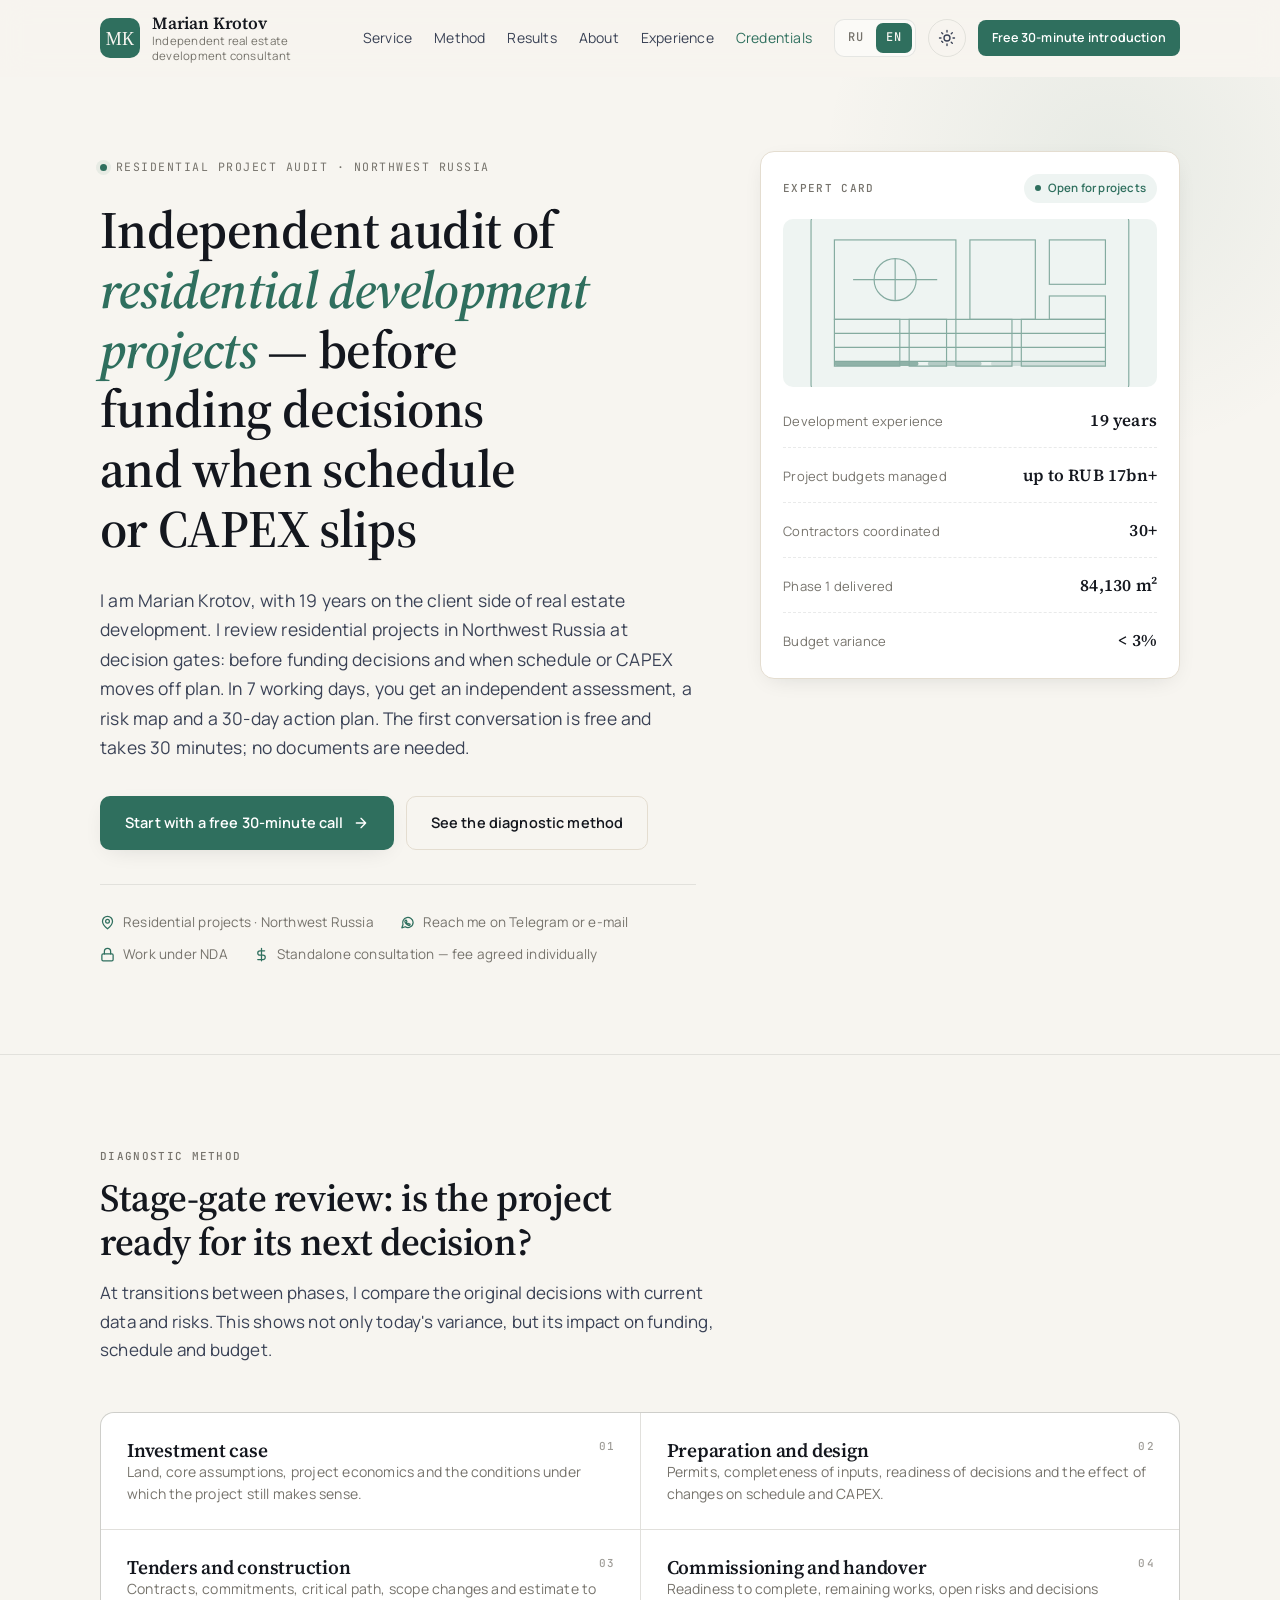
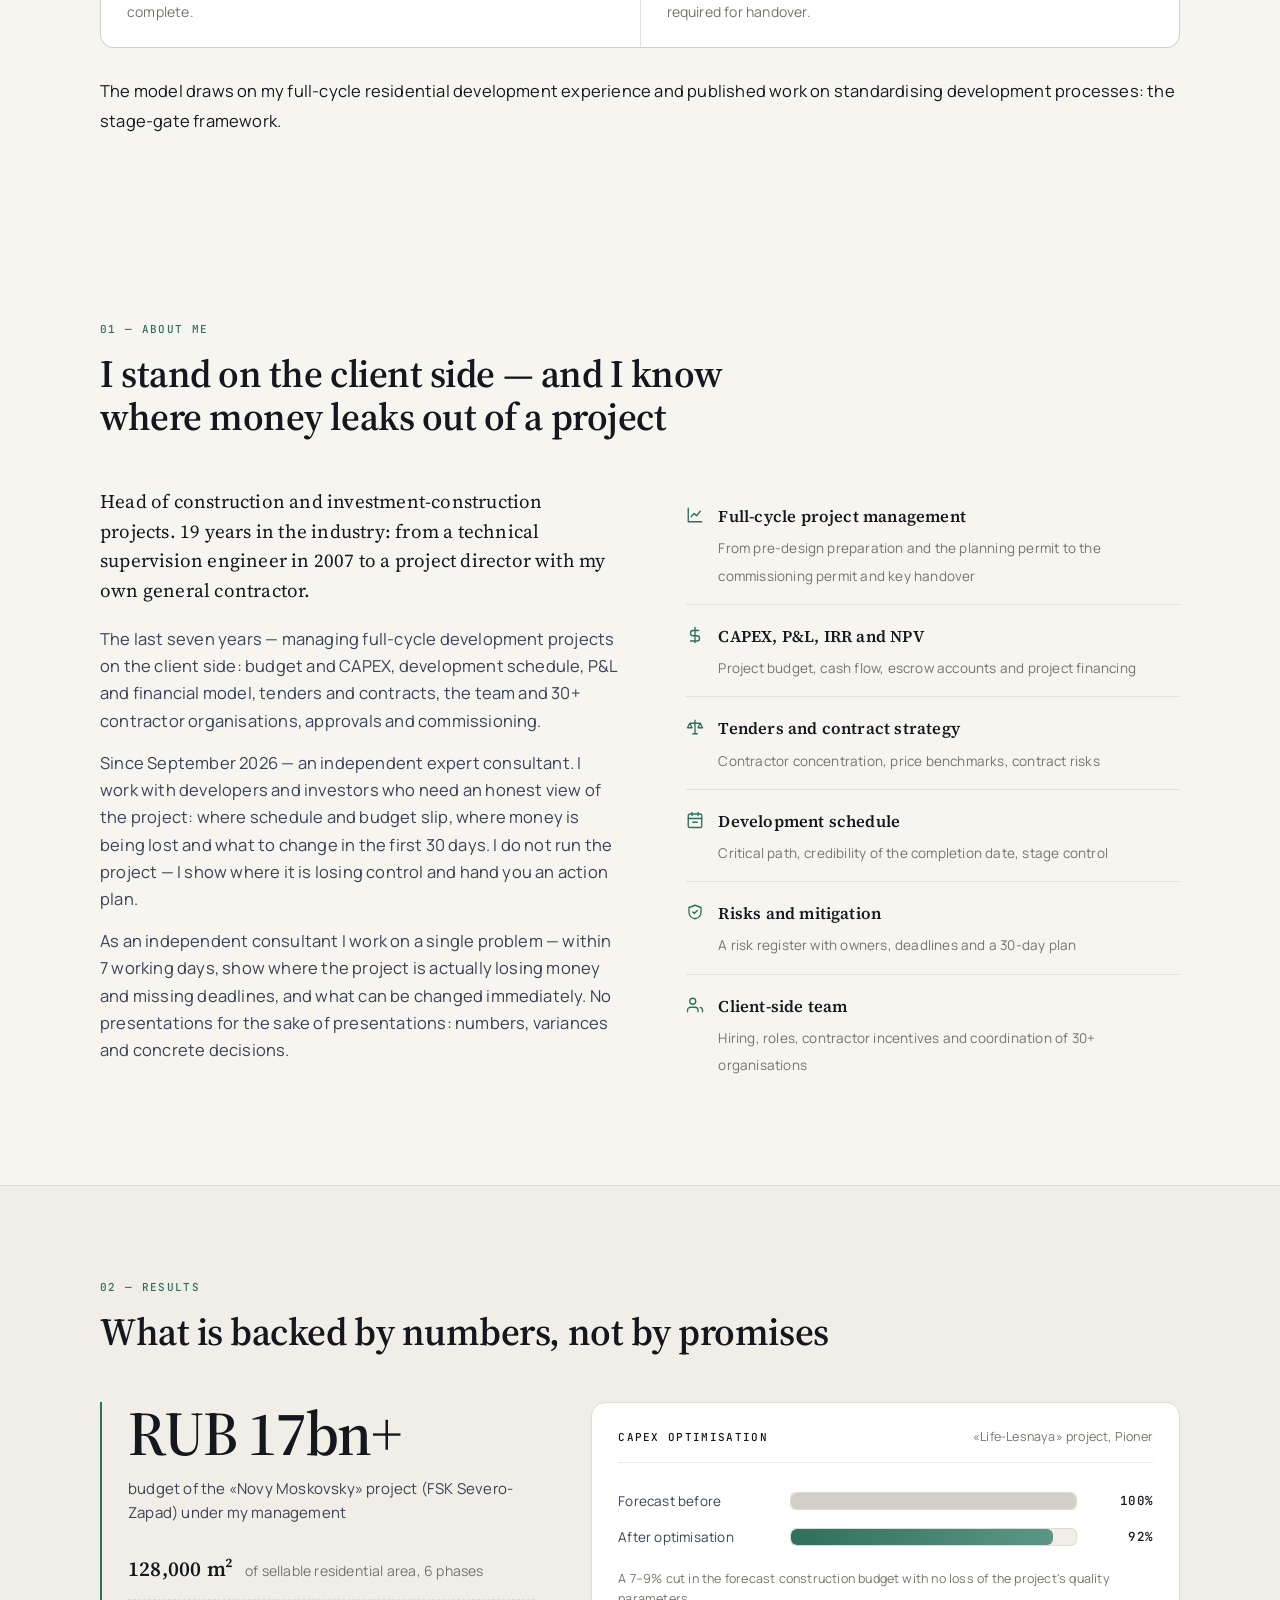
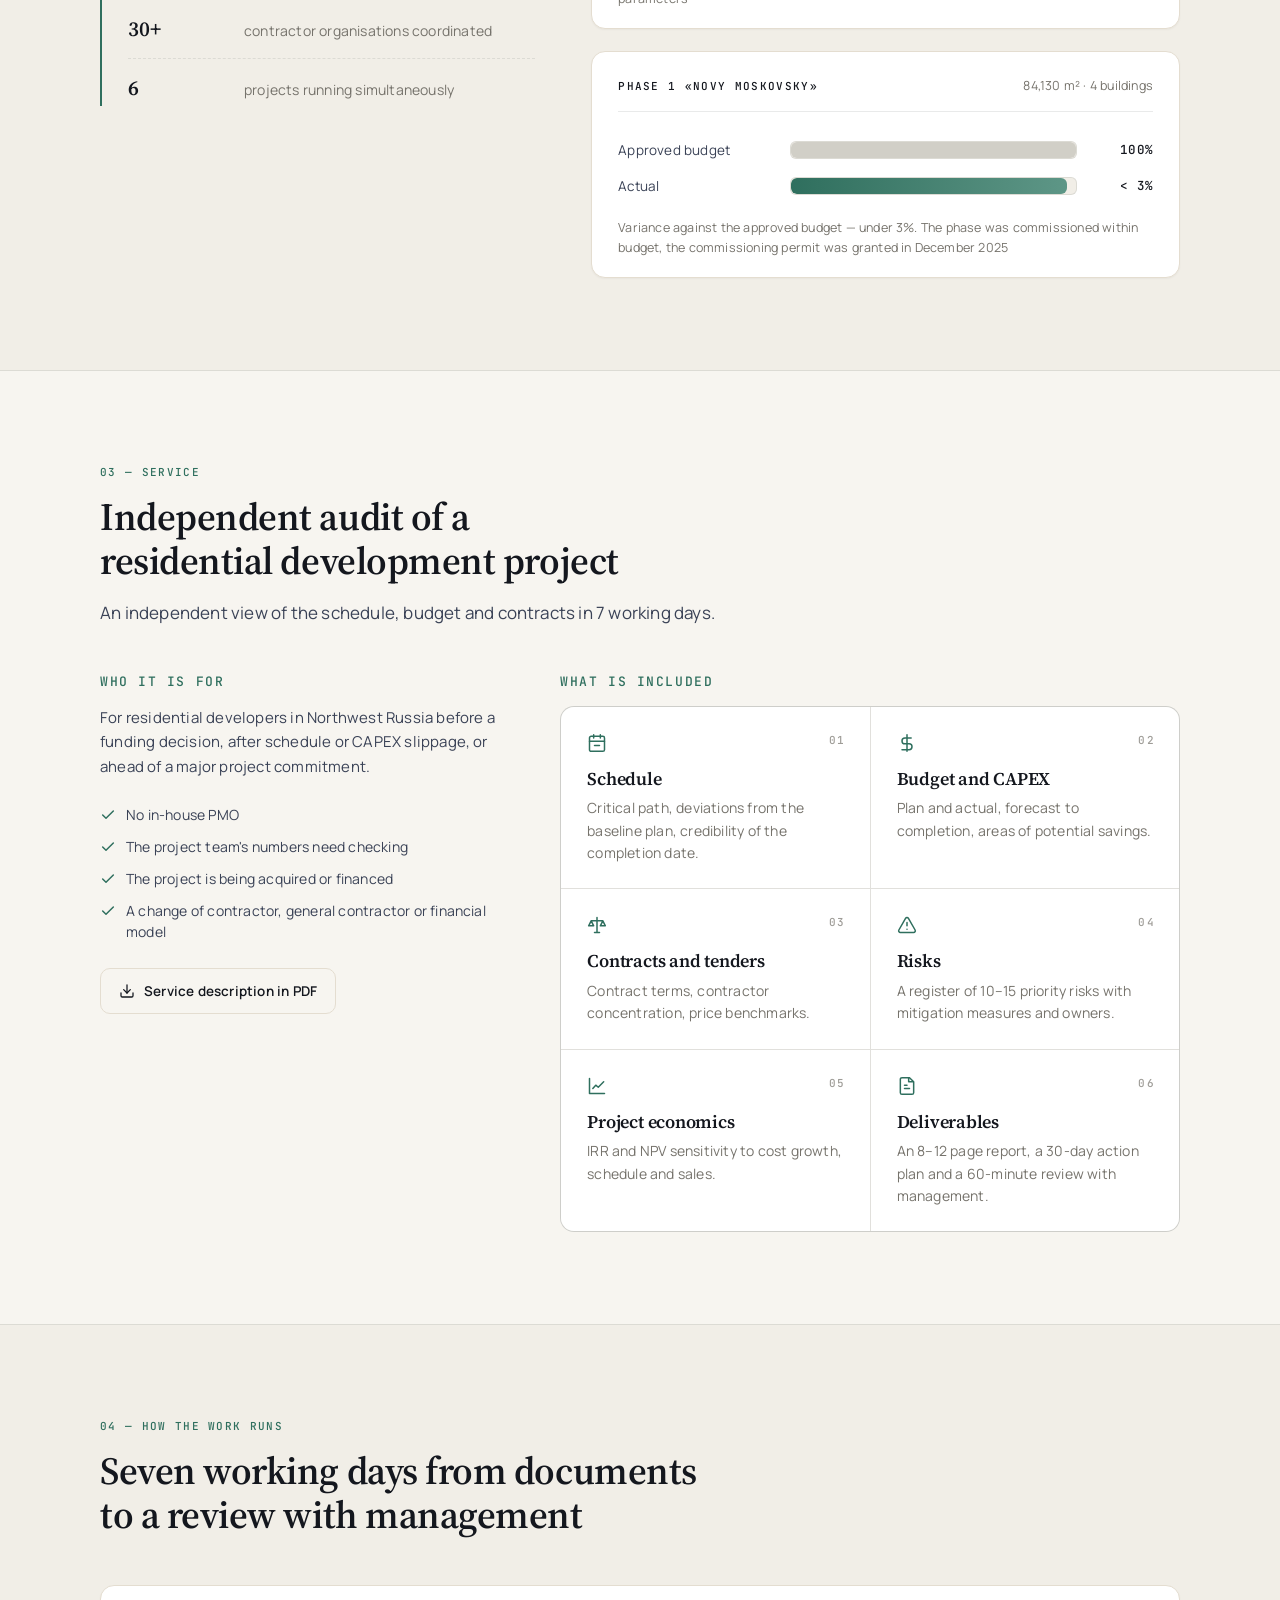
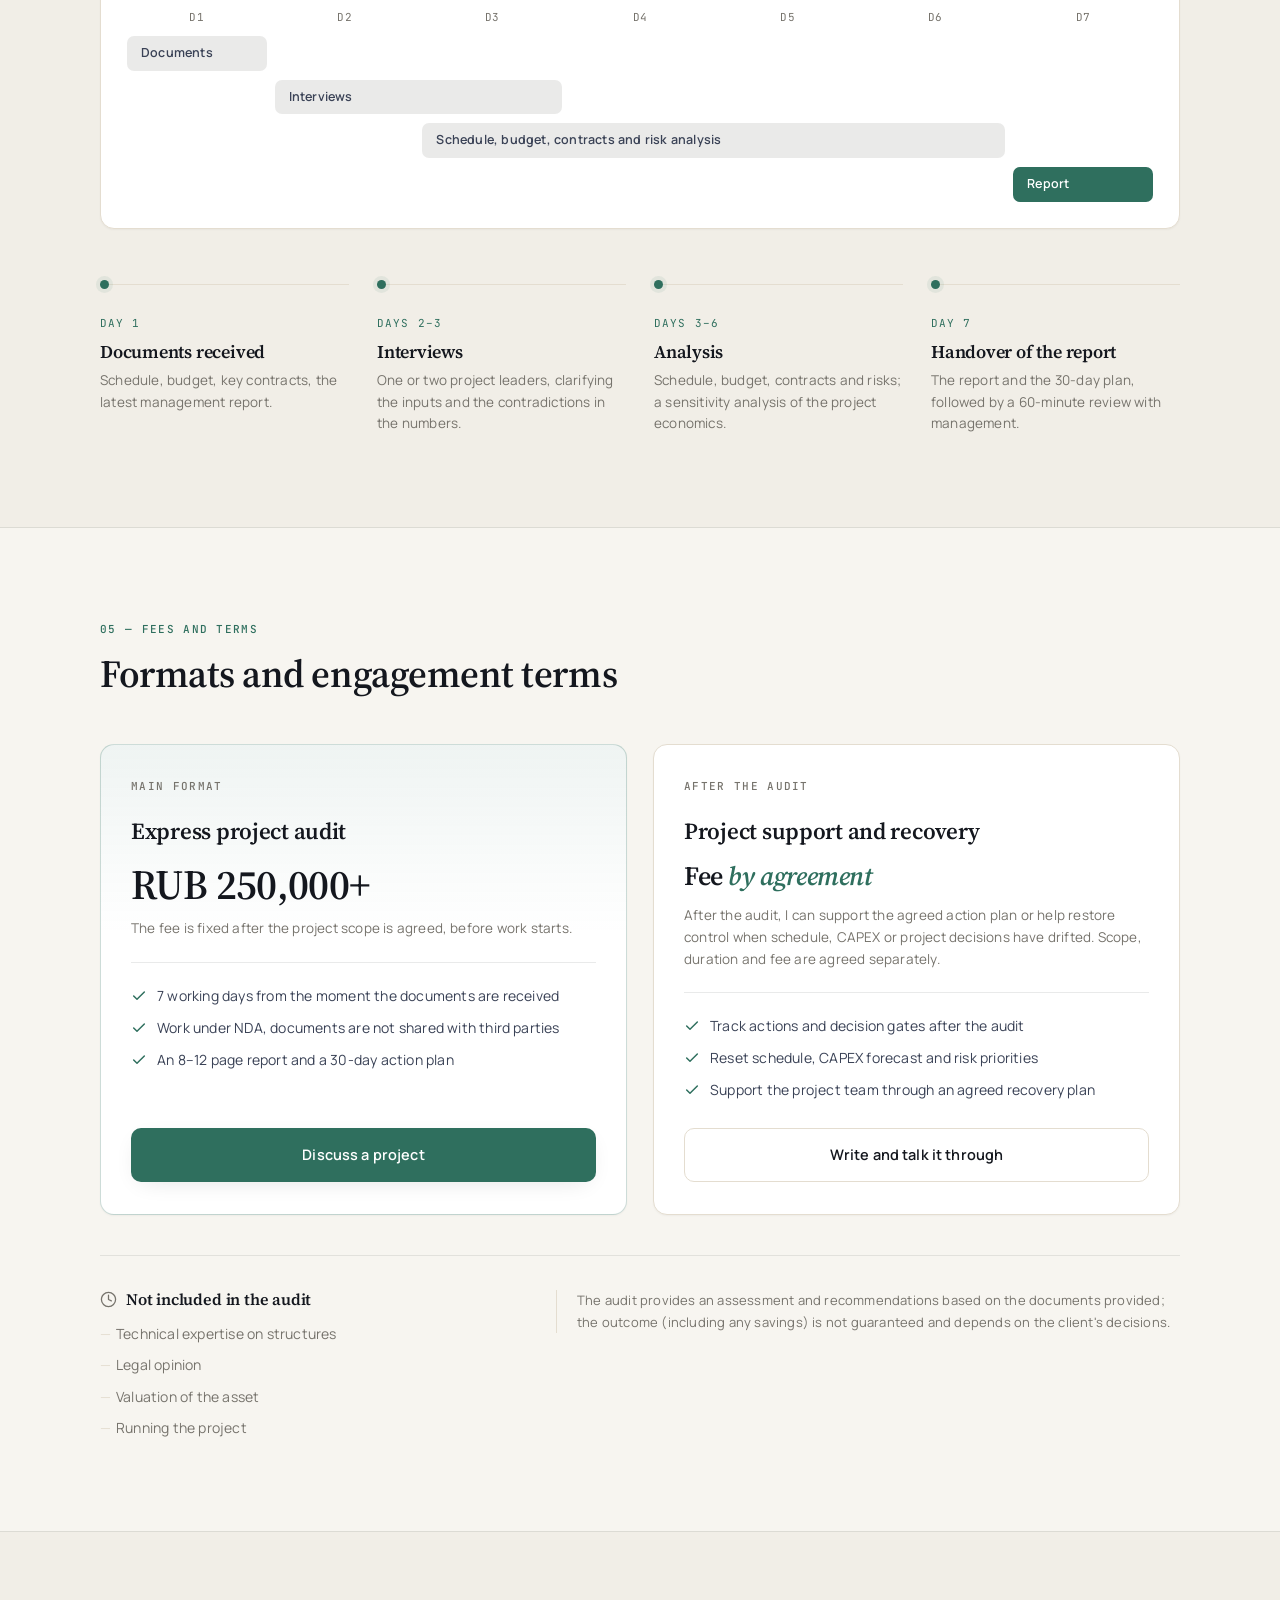
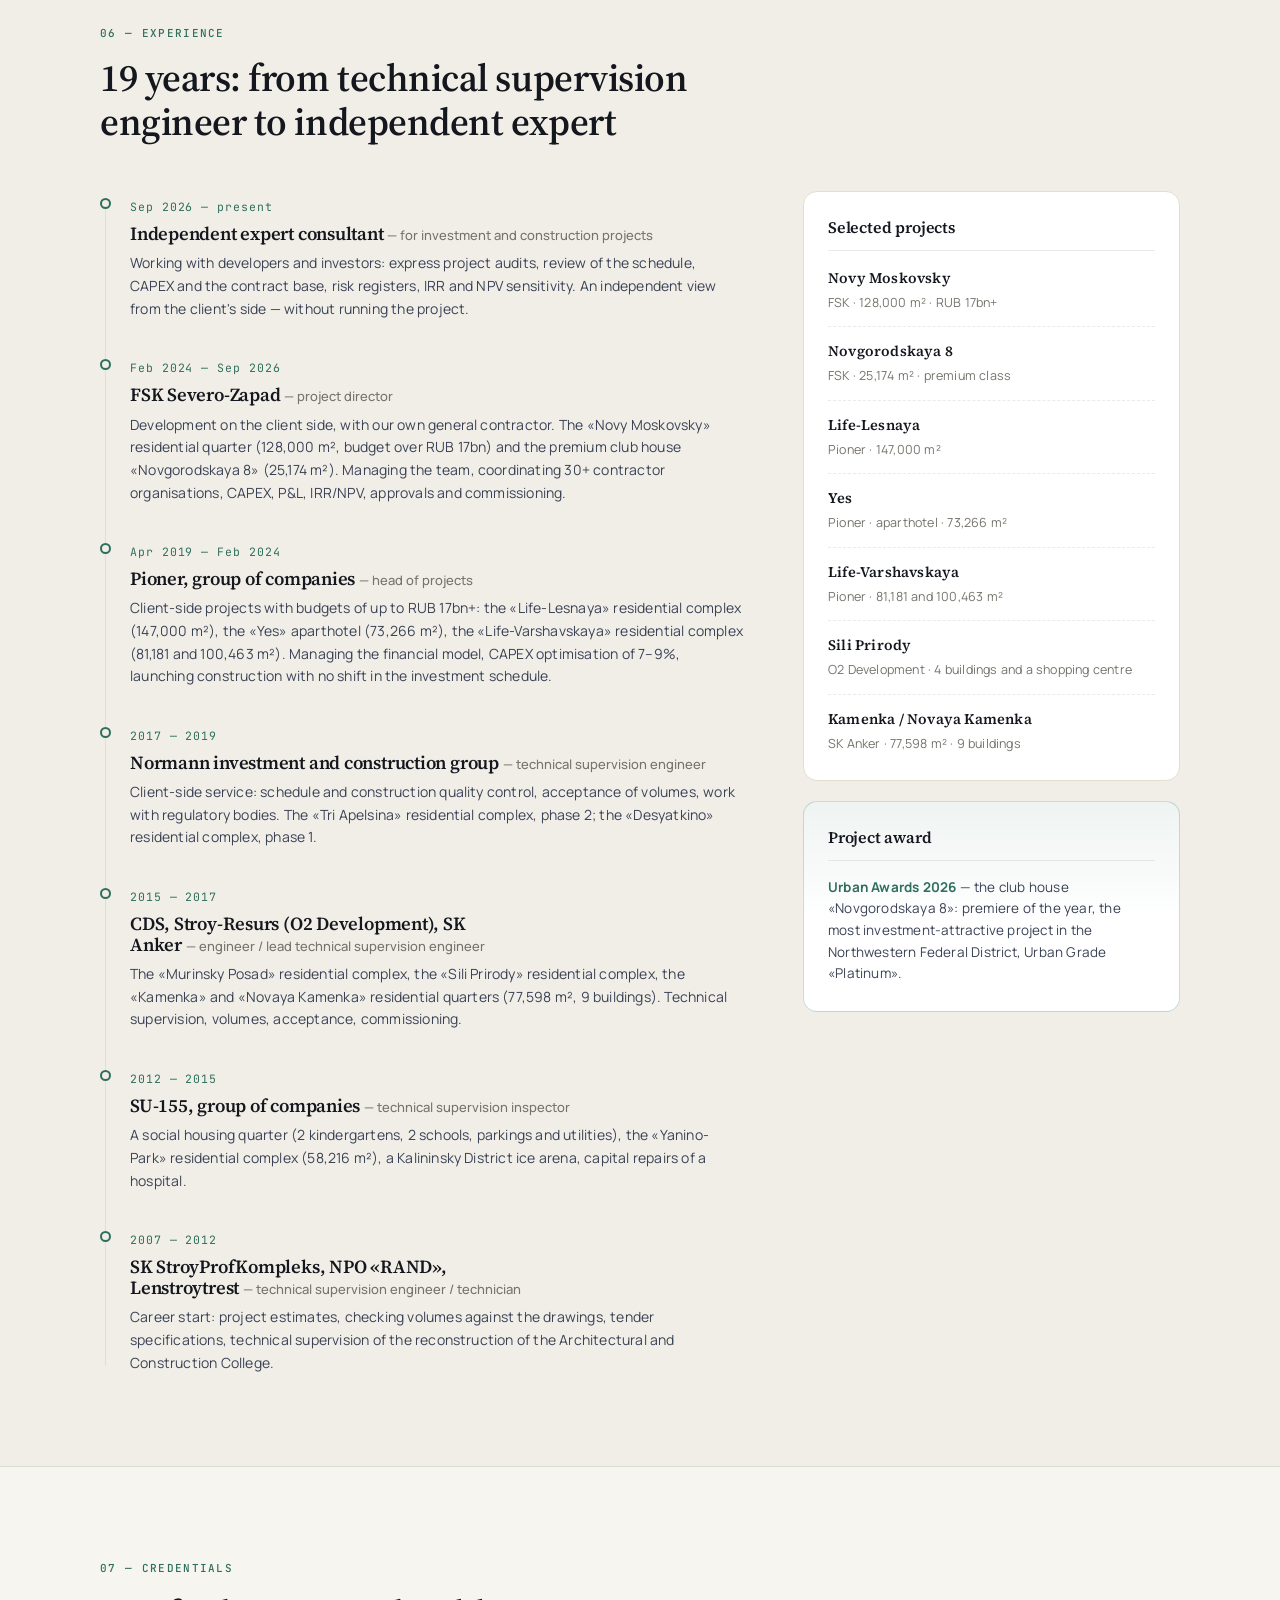
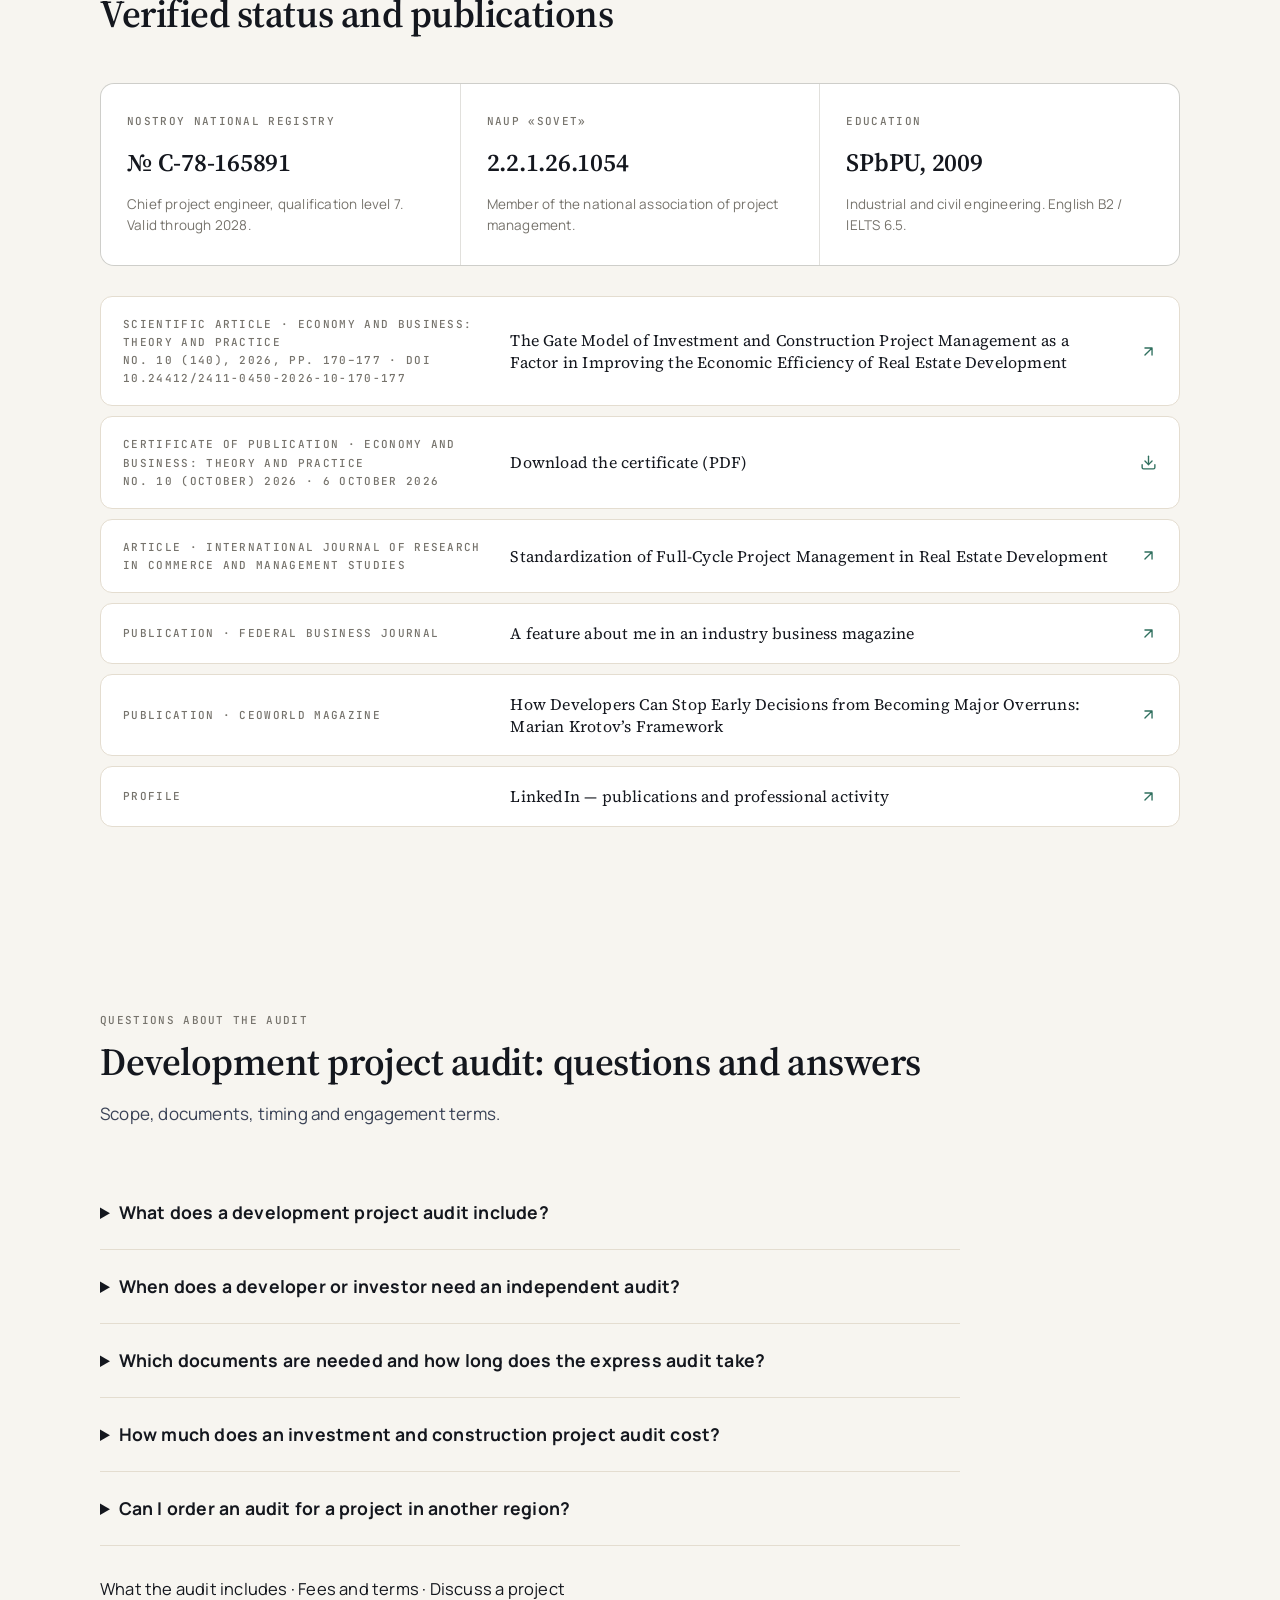
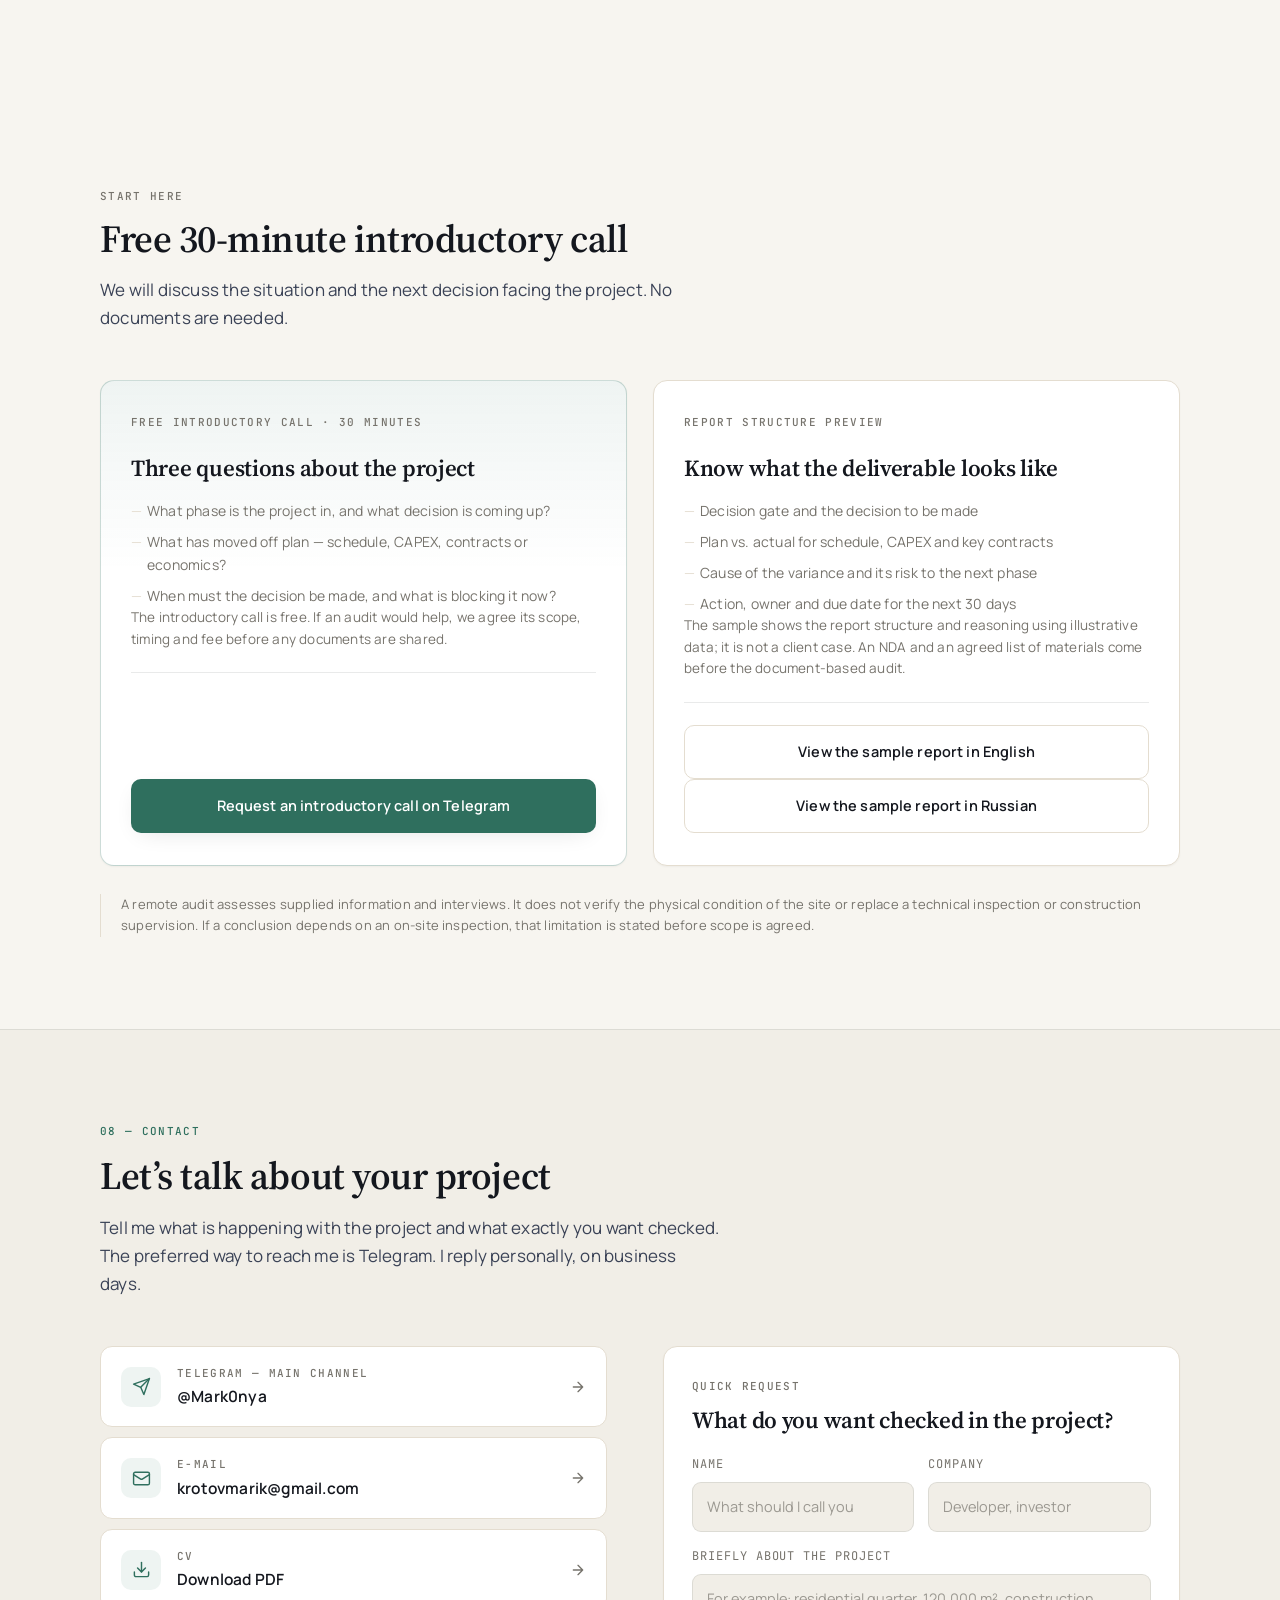
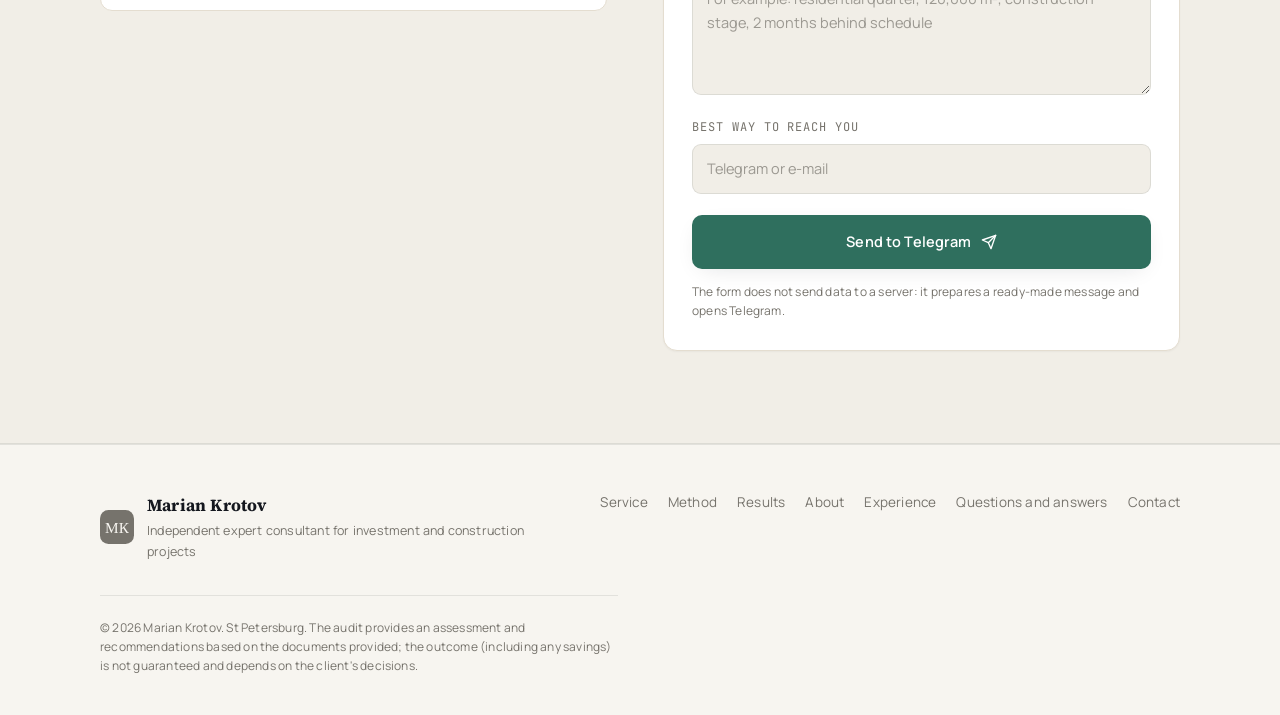
==== site/en/index.html @ c40fe6b3 "Clarify introductory call is free" ====
<!DOCTYPE html>
<html lang="en" data-theme="light">
<head>
<meta charset="utf-8">
<meta name="viewport" content="width=device-width, initial-scale=1">
<title>Audit of Residential Projects in Northwest Russia — Marian Krotov</title>
<meta name="description" content="Independent audit of residential projects in Northwest Russia before funding decisions or after CAPEX slippage. Start with a free 30-minute introductory call; no documents needed.">
<link rel="canonical" href="https://mariankrotov.com/en/">
<link rel="alternate" hreflang="ru" href="https://mariankrotov.com/">
<link rel="alternate" hreflang="en" href="https://mariankrotov.com/en/">
<link rel="alternate" hreflang="x-default" href="https://mariankrotov.com/">
<meta name="robots" content="index, follow, max-image-preview:large">
<meta name="theme-color" content="#f7f5f0">
<meta property="og:type" content="website">
<meta property="og:locale" content="en_US">
<meta property="og:locale:alternate" content="ru_RU">
<meta property="og:title" content="Residential Development Project Audit in Northwest Russia — Marian Krotov">
<meta property="og:description" content="Independent audit of residential projects in Northwest Russia before funding decisions or after CAPEX slippage. Start with a free 30-minute introductory call; no documents needed.">
<meta property="og:url" content="https://mariankrotov.com/en/">
<meta property="og:site_name" content="Marian Krotov — Real Estate Development Consultant">
<meta property="og:image" content="https://mariankrotov.com/assets/og-cover.png">
<meta property="og:image:alt" content="Marian Krotov — independent real estate development consultant">
<meta property="og:image:width" content="1200">
<meta property="og:image:height" content="630">
<meta name="twitter:card" content="summary_large_image">
<meta name="twitter:title" content="Residential Development Project Audit in Northwest Russia — Marian Krotov">
<meta name="twitter:description" content="Independent audit of residential projects in Northwest Russia before funding decisions or after CAPEX slippage. Start with a free 30-minute introductory call; no documents needed.">
<meta name="twitter:image" content="https://mariankrotov.com/assets/og-cover.png">
<meta name="twitter:image:alt" content="Marian Krotov — independent real estate development consultant">
<link rel="preconnect" href="https://fonts.googleapis.com">
<link rel="preconnect" href="https://fonts.gstatic.com" crossorigin>
<link href="https://fonts.googleapis.com/css2?family=Source+Serif+4:ital,opsz,wght@0,8..60,400;0,8..60,600;1,8..60,400&family=Manrope:wght@400;500;600;700;800&family=JetBrains+Mono:wght@400;500&display=swap" rel="stylesheet">
<link rel="stylesheet" href="../assets/styles.css">
<link rel="icon" href="data:image/svg+xml,%3Csvg xmlns='http://www.w3.org/2000/svg' viewBox='0 0 64 64'%3E%3Crect width='64' height='64' rx='14' fill='%232f6f5e'/%3E%3Ctext x='32' y='43' font-family='Georgia,serif' font-size='30' fill='%23f7f5f0' text-anchor='middle'%3E%D0%9C%D0%9A%3C/text%3E%3C/svg%3E">
<script>
(function(){
  try {
    var saved = localStorage.getItem('mk-theme');
    var sys = window.matchMedia('(prefers-color-scheme: dark)').matches ? 'dark' : 'light';
    document.documentElement.setAttribute('data-theme', saved || sys);
  } catch(e){}
  document.documentElement.classList.add('js');
})();
</script>
<script type="application/ld+json">
{
  "@context": "https://schema.org",
  "@graph": [
    {
      "@type": "WebSite",
      "@id": "https://mariankrotov.com/en/#website",
      "url": "https://mariankrotov.com/en/",
      "name": "Marian Krotov — Real Estate Development Consultant",
      "inLanguage": "en-US",
      "publisher": {
        "@id": "https://mariankrotov.com/en/#person"
      }
    },
    {
      "@type": "WebPage",
      "@id": "https://mariankrotov.com/en/#webpage",
      "url": "https://mariankrotov.com/en/",
      "name": "Residential Development Project Audit in Northwest Russia — Marian Krotov",
      "description": "Independent audit of residential development projects in Northwest Russia before funding decisions or after schedule and CAPEX slippage. Start with a free 30-minute introductory call; no documents needed.",
      "inLanguage": "en-US",
      "isPartOf": {
        "@id": "https://mariankrotov.com/en/#website"
      },
      "about": [
        {
          "@id": "https://mariankrotov.com/en/#person"
        },
        {
          "@id": "https://mariankrotov.com/en/#audit"
        }
      ],
      "mainEntity": {
        "@id": "https://mariankrotov.com/#audit"
      },
      "primaryImageOfPage": {
        "@id": "https://mariankrotov.com/assets/og-cover.png"
      }
    },
    {
      "@type": "ImageObject",
      "@id": "https://mariankrotov.com/assets/og-cover.png",
      "url": "https://mariankrotov.com/assets/og-cover.png",
      "contentUrl": "https://mariankrotov.com/assets/og-cover.png",
      "width": 1200,
      "height": 630,
      "inLanguage": "en-US",
      "caption": "Marian Krotov — independent real estate development consultant"
    },
    {
      "@type": "Person",
      "@id": "https://mariankrotov.com/en/#person",
      "name": "Marian Krotov",
      "alternateName": "Марьян Кротов",
      "url": "https://mariankrotov.com/en/",
      "jobTitle": "Independent real estate development consultant",
      "description": "Independent consultant for investment and construction projects: 19 years on the client side, project budgets of up to RUB 17bn+.",
      "email": "krotovmarik@gmail.com",
      "homeLocation": {
        "@type": "City",
        "name": "St Petersburg"
      },
      "knowsLanguage": [
        "en",
        "ru"
      ],
      "alumniOf": {
        "@type": "CollegeOrUniversity",
        "name": "St Petersburg Polytechnic University of Peter the Great"
      },
      "hasCredential": {
        "@type": "EducationalOccupationalCredential",
        "name": "NOSTROY qualification certificate"
      },
      "knowsAbout": [
        "Real estate development project management",
        "Audit of investment and construction projects",
        "CAPEX",
        "IRR and NPV",
        "Contract strategy"
      ],
      "sameAs": [
        "https://www.linkedin.com/in/marian-krotov-8963a182/",
        "https://t.me/Mark0nya"
      ]
    },
    {
      "@type": "Service",
      "@id": "https://mariankrotov.com/en/#audit",
      "url": "https://mariankrotov.com/en/#service",
      "name": "Independent audit of a residential development project",
      "serviceType": "Independent audit of a development project",
      "description": "Analysis of the schedule, CAPEX budget, contracts, risks and IRR/NPV economics within 7 working days from receiving the documents. A report and a 30-day action plan.",
      "provider": {
        "@id": "https://mariankrotov.com/en/#person"
      },
      "areaServed": "Northwest Russia",
      "offers": {
        "@type": "Offer",
        "price": "250000",
        "priceCurrency": "RUB",
        "description": "Express audit of an investment and construction project — from RUB 250,000"
      }
    },
    {
      "@type": "FAQPage",
      "@id": "https://mariankrotov.com/en/#faq",
      "isPartOf": {
        "@id": "https://mariankrotov.com/en/#webpage"
      },
      "inLanguage": "en-US",
      "mainEntity": [
        {
          "@type": "Question",
          "name": "What does a development project audit include?",
          "acceptedAnswer": {
            "@type": "Answer",
            "text": "A review of the development schedule and critical path, the budget and CAPEX, contracts and tenders, the risk register and IRR/NPV sensitivity. You get an 8–12 page report, a 30-day action plan and a 60-minute review with management."
          },
          "@id": "https://mariankrotov.com/en/#faq-audit-includes",
          "text": "A review of the development schedule and critical path, the budget and CAPEX, contracts and tenders, the risk register and IRR/NPV sensitivity. You get an 8–12 page report, a 30-day action plan and a 60-minute review with management."
        },
        {
          "@type": "Question",
          "name": "When does a developer or investor need an independent audit?",
          "acceptedAnswer": {
            "@type": "Answer",
            "text": "When you need to verify the numbers produced by the project team, understand schedule and budget variances, or assess a project before acquiring or financing it. An audit also helps when the contractor, general contractor or financial model changes."
          },
          "@id": "https://mariankrotov.com/en/#faq-when-audit-needed",
          "text": "When you need to verify the numbers produced by the project team, understand schedule and budget variances, or assess a project before acquiring or financing it. An audit also helps when the contractor, general contractor or financial model changes."
        },
        {
          "@type": "Question",
          "name": "Which documents are needed and how long does the express audit take?",
          "acceptedAnswer": {
            "@type": "Answer",
            "text": "The free 30-minute introductory call needs no documents. If we agree an audit is useful, the review starts after scope, NDA and the document list are agreed. It takes 7 working days from receipt of the agreed materials and includes interviews with one or two project leads."
          },
          "@id": "https://mariankrotov.com/en/#faq-documents-and-timing",
          "text": "The free 30-minute introductory call needs no documents. If we agree an audit is useful, the review starts after scope, NDA and the document list are agreed. It takes 7 working days from receipt of the agreed materials and includes interviews with one or two project leads."
        },
        {
          "@type": "Question",
          "name": "How much does an investment and construction project audit cost?",
          "acceptedAnswer": {
            "@type": "Answer",
            "text": "The express audit starts at RUB 250,000. The fee is fixed in RUB after the project scope is agreed, before work starts. The price of a standalone consultation and of regular ongoing support is agreed individually."
          },
          "@id": "https://mariankrotov.com/en/#faq-audit-price",
          "text": "The express audit starts at RUB 250,000. The fee is fixed in RUB after the project scope is agreed, before work starts. The price of a standalone consultation and of regular ongoing support is agreed individually."
        },
        {
          "@type": "Question",
          "name": "Can I order an audit for a project in another region?",
          "acceptedAnswer": {
            "@type": "Answer",
            "text": "The focus is residential development projects in Northwest Russia. Remote work elsewhere may be considered after a 30-minute call, depending on the project phase and available information. The first conversation is free; no documents are needed."
          },
          "@id": "https://mariankrotov.com/en/#faq-audit-region",
          "text": "The focus is residential development projects in Northwest Russia. Remote work elsewhere may be considered after a 30-minute call, depending on the project phase and available information. The first conversation is free; no documents are needed."
        }
      ]
    }
  ]
}
</script>
</head>
<body>
<a class="skip-link" href="#main">Skip to content</a>
<!-- Yandex.Metrika counter -->
<script type="text/javascript">
    (function(m,e,t,r,i,k,a){m[i]=m[i]||function(){(m[i].a=m[i].a||[]).push(arguments)}; m[i].l=1*new Date();k=e.createElement(t),a=e.getElementsByTagName(t)[0],k.async=1,k.src=r,a.parentNode.insertBefore(k,a)}) (window, document, "script", "https://mc.yandex.ru/metrika/tag.js", "ym"); try { ym(114174819, "init", { defer:false, clickmap:true, trackLinks:true, accurateTrackBounce:true, webvisor:true, triggerEvent: false, trackHash: false, ecommerce: false, type: 0, experiments:"" }); } catch(e) {}
</script>
<noscript><div><img src="https://mc.yandex.ru/watch/114174819" style="position:absolute; left:-9999px;" alt="" /></div></noscript>
<!-- /Yandex.Metrika counter -->

<!-- ======================= HEADER ======================= -->
<header class="site-header" id="siteHeader">
  <div class="container header-inner">
    <a class="brand" href="#top" aria-label="Marian Krotov — back to top">
      <span class="brand-mark" aria-hidden="true">
        <svg viewBox="0 0 40 40" width="40" height="40"><rect width="40" height="40" rx="10" fill="currentColor"/><text x="20" y="27" font-family="Georgia, 'Times New Roman', serif" font-size="18" fill="var(--mark-fg)" text-anchor="middle">МК</text></svg>
      </span>
      <span class="brand-text">
        <strong>Marian Krotov</strong>
        <em>Independent real estate development consultant</em>
      </span>
    </a>

    <nav class="nav" id="primaryNav" aria-label="Main navigation">
      <a href="#service">Service</a>
      <a href="#method">Method</a>
      <a href="#results">Results</a>
      <a href="#about">About</a>
      <a href="#experience">Experience</a>
      <a href="#credentials">Credentials</a>
    </nav>

    <div class="header-actions">
      <div class="lang-switch" role="group" aria-label="Site language">
        <a href="/" lang="ru" hreflang="ru" data-lang-link="ru">RU</a>
        <a href="/en/" lang="en" hreflang="en" data-lang-link="en" aria-current="true">EN</a>
      </div>
      <button class="theme-toggle" id="themeToggle" type="button" aria-label="Toggle theme" title="Light / dark theme">
        <svg class="icon-sun" viewBox="0 0 24 24" width="18" height="18" fill="none" stroke="currentColor" stroke-width="1.8" stroke-linecap="round" stroke-linejoin="round" aria-hidden="true"><circle cx="12" cy="12" r="4"/><path d="M12 2v2M12 20v2M4.93 4.93l1.41 1.41M17.66 17.66l1.41 1.41M2 12h2M20 12h2M6.34 17.66l-1.41-1.41M19.07 4.93l-1.41 1.41"/></svg>
        <svg class="icon-moon" viewBox="0 0 24 24" width="18" height="18" fill="none" stroke="currentColor" stroke-width="1.8" stroke-linecap="round" stroke-linejoin="round" aria-hidden="true"><path d="M12 3a6 6 0 0 0 9 9 9 9 0 1 1-9-9Z"/></svg>
      </button>
      <a class="btn btn-primary btn-sm header-cta" href="#first-step">Free 30-minute introduction</a>
      <button class="nav-toggle" id="navToggle" type="button" aria-label="Open menu" aria-expanded="false" aria-controls="mobileNav">
        <svg viewBox="0 0 24 24" width="22" height="22" fill="none" stroke="currentColor" stroke-width="1.8" stroke-linecap="round" aria-hidden="true"><path d="M4 7h16M4 12h16M4 17h16"/></svg>
      </button>
    </div>
  </div>

  <div class="mobile-nav" id="mobileNav" hidden>
    <nav aria-label="Mobile navigation">
      <a href="#service">Service</a>
      <a href="#method">Method</a>
      <a href="#results">Results</a>
      <a href="#about">About</a>
      <a href="#experience">Experience</a>
      <a href="#credentials">Credentials</a>
      <a href="#faq">Questions and answers</a>
      <a href="#contact">Contact</a>
    </nav>
    <div class="lang-switch" role="group" aria-label="Site language">
      <a href="/" lang="ru" hreflang="ru" data-lang-link="ru">RU</a>
      <a href="/en/" lang="en" hreflang="en" data-lang-link="en" aria-current="true">EN</a>
    </div>
    <a class="btn btn-primary" href="#contact">Discuss a project</a>
  </div>
</header>

<main id="main">
<span id="top"></span>

<!-- ======================= HERO ======================= -->
<section class="hero">
  <div class="container hero-grid">
    <div class="hero-main">
      <p class="eyebrow reveal">
        <span class="eyebrow-dot" aria-hidden="true"></span>
        Residential project audit · Northwest Russia
      </p>
      <h1 class="reveal" style="--d:.05s">Independent audit of <em>residential development projects</em> — before funding decisions and when schedule or CAPEX slips</h1>
      <p class="hero-lead reveal" style="--d:.1s">
        I am Marian Krotov, with 19 years on the client side of real estate development. I review residential projects in Northwest Russia at decision gates: before funding decisions and when schedule or CAPEX moves off plan. In 7 working days, you get an independent assessment, a risk map and a 30-day action plan. The first conversation is free and takes 30 minutes; no documents are needed.
      </p>
      <div class="hero-cta reveal" style="--d:.15s">
        <a class="btn btn-primary" href="#first-step">
          Start with a free 30-minute call
          <svg viewBox="0 0 24 24" width="16" height="16" fill="none" stroke="currentColor" stroke-width="2" stroke-linecap="round" stroke-linejoin="round" aria-hidden="true"><path d="M5 12h14M12 5l7 7-7 7"/></svg>
        </a>
        <a class="btn btn-ghost" href="#method">See the diagnostic method</a>
      </div>
      <ul class="hero-facts reveal" style="--d:.2s">
        <li><svg viewBox="0 0 24 24" width="15" height="15" fill="none" stroke="currentColor" stroke-width="2" stroke-linecap="round" stroke-linejoin="round" aria-hidden="true"><path d="M20 10c0 6-8 12-8 12s-8-6-8-12a8 8 0 0 1 16 0Z"/><circle cx="12" cy="10" r="3"/></svg> Residential projects · Northwest Russia</li>
        <li><svg viewBox="0 0 24 24" width="15" height="15" fill="none" stroke="currentColor" stroke-width="2" stroke-linecap="round" stroke-linejoin="round" aria-hidden="true"><path d="M21 11.5a8.4 8.4 0 0 1-12.6 7.3L3 20.5l1.8-5.2A8.4 8.4 0 1 1 21 11.5Z"/><path d="M8.6 8.8c.2-.5.4-.5.6-.5h.5c.2 0 .4 0 .6.5l.7 1.7c0 .2 0 .4-.1.5l-.4.5c-.1.1-.2.3-.1.5.4.9 1.3 1.8 2.2 2.2.2.1.4 0 .5-.1l.5-.4c.2-.2.3-.2.5-.1l1.7.8c.2.1.3.3.3.5v.5c0 .3-.2.6-.5.8-.5.3-1.2.5-1.9.3-1.4-.3-2.8-1.2-3.9-2.3-1-1-1.8-2.3-2-3.6-.1-.7.2-1.5.7-2.1Z"/></svg> Reach me on Telegram or e-mail</li>
        <li><svg viewBox="0 0 24 24" width="15" height="15" fill="none" stroke="currentColor" stroke-width="2" stroke-linecap="round" stroke-linejoin="round" aria-hidden="true"><rect x="3" y="11" width="18" height="11" rx="2"/><path d="M7 11V7a5 5 0 0 1 10 0v4"/></svg> Work under NDA</li>
        <li><svg viewBox="0 0 24 24" width="15" height="15" fill="none" stroke="currentColor" stroke-width="2" stroke-linecap="round" stroke-linejoin="round" aria-hidden="true"><path d="M12 2v20M17 6H9.5a3.5 3.5 0 0 0 0 7h5a3.5 3.5 0 0 1 0 7H6"/></svg> Standalone consultation — fee agreed individually</li>
      </ul>
    </div>

    <aside class="hero-card reveal" style="--d:.12s" aria-label="Key facts">
      <div class="card-topline">
        <span class="mono-label">Expert card</span>
        <span class="status-pill"><span class="status-dot" aria-hidden="true"></span>Open for projects</span>
      </div>
      <div class="card-portrait" aria-hidden="true">
        <svg viewBox="0 0 320 200" preserveAspectRatio="xMidYMid slice" width="100%" height="100%">
          <g fill="none" stroke="currentColor" stroke-width="1">
            <rect x="24" y="26" width="272" height="148" rx="4"/>
            <rect x="44" y="46" width="104" height="68"/>
            <rect x="160" y="46" width="56" height="68"/>
            <rect x="228" y="46" width="48" height="38"/>
            <rect x="228" y="94" width="48" height="20"/>
            <path d="M44 126h232M44 138h232M44 150h232"/>
            <path d="M44 114h56v40H44zM108 114h32v40h-32zM148 114h48v40h-48zM204 114h72v40h-72z"/>
            <circle cx="96" cy="80" r="18"/>
            <path d="M60 80h72M96 62v36"/>
          </g>
          <g fill="currentColor" opacity=".9">
            <rect x="44" y="150" width="72" height="4" rx="2"/>
            <rect x="124" y="150" width="46" height="4" rx="2" opacity=".6"/>
            <rect x="178" y="150" width="98" height="4" rx="2" opacity=".3"/>
          </g>
        </svg>
      </div>
      <dl class="card-facts">
        <div><dt>Development experience</dt><dd>19 years</dd></div>
        <div><dt>Project budgets managed</dt><dd>up to RUB 17bn+</dd></div>
        <div><dt>Contractors coordinated</dt><dd>30+</dd></div>
        <div><dt>Phase 1 delivered</dt><dd>84,130 m²</dd></div>
        <div><dt>Budget variance</dt><dd>&lt; 3%</dd></div>
      </dl>
    </aside>
  </div>
</section>

<section class="section" id="method" aria-labelledby="method-title">
  <div class="container">
    <div class="section-head">
      <p class="mono-label">Diagnostic method</p>
      <h2 id="method-title">Stage-gate review: is the project ready for its next decision?</h2>
      <p class="section-lead">At transitions between phases, I compare the original decisions with current data and risks. This shows not only today's variance, but its impact on funding, schedule and budget.</p>
    </div>
    <div class="scope-grid">
      <article class="scope-item"><span class="scope-num mono-label">01</span><h3>Investment case</h3><p>Land, core assumptions, project economics and the conditions under which the project still makes sense.</p></article>
      <article class="scope-item"><span class="scope-num mono-label">02</span><h3>Preparation and design</h3><p>Permits, completeness of inputs, readiness of decisions and the effect of changes on schedule and CAPEX.</p></article>
      <article class="scope-item"><span class="scope-num mono-label">03</span><h3>Tenders and construction</h3><p>Contracts, commitments, critical path, scope changes and estimate to complete.</p></article>
      <article class="scope-item"><span class="scope-num mono-label">04</span><h3>Commissioning and handover</h3><p>Readiness to complete, remaining works, open risks and decisions required for handover.</p></article>
    </div>
    <p class="faq-links">The model draws on my full-cycle residential development experience and published work on standardising development processes: <a href="https://ijrcms.com/standardization-of-full-cycle-project-management-in-real-estate-development/" target="_blank" rel="noopener noreferrer">the stage-gate framework</a>.</p>
  </div>
</section>

<!-- ======================= ABOUT ======================= -->
<section class="section" id="about">
  <div class="container">
    <div class="section-head">
      <p class="section-index mono-label">01 — About me</p>
      <h2 class="reveal">I stand on the client side — and I know where money leaks out of a project</h2>
    </div>

    <div class="about-grid">
      <div class="about-text reveal">
        <p class="lead">
          Head of construction and investment-construction projects. 19 years in the industry:
          from a technical supervision engineer in 2007 to a project director with my own general contractor.
        </p>
        <p>
          The last seven years — managing full-cycle development projects on the client side:
          budget and CAPEX, development schedule, P&amp;L and financial model, tenders and contracts,
          the team and 30+ contractor organisations, approvals and commissioning.
        </p>
        <p>
          Since September 2026 — an independent expert consultant. I work with developers and investors
          who need an honest view of the project: where schedule and budget slip, where money is being
          lost and what to change in the first 30 days. I do not run the project — I show where it is
          losing control and hand you an action plan.
        </p>
        <p>
          As an independent consultant I work on a single problem — within 7 working days, show where
          the project is actually losing money and missing deadlines, and what can be changed immediately.
          No presentations for the sake of presentations: numbers, variances and concrete decisions.
        </p>
      </div>

      <ul class="about-skills reveal" style="--d:.08s">
        <li>
          <svg viewBox="0 0 24 24" width="18" height="18" fill="none" stroke="currentColor" stroke-width="1.8" stroke-linecap="round" stroke-linejoin="round" aria-hidden="true"><path d="M3 3v18h18"/><path d="m7 14 4-4 3 3 5-6"/></svg>
          <div><strong>Full-cycle project management</strong><span>From pre-design preparation and the planning permit to the commissioning permit and key handover</span></div>
        </li>
        <li>
          <svg viewBox="0 0 24 24" width="18" height="18" fill="none" stroke="currentColor" stroke-width="1.8" stroke-linecap="round" stroke-linejoin="round" aria-hidden="true"><path d="M12 2v20M17 6H9.5a3.5 3.5 0 0 0 0 7h5a3.5 3.5 0 0 1 0 7H6"/></svg>
          <div><strong>CAPEX, P&amp;L, IRR and NPV</strong><span>Project budget, cash flow, escrow accounts and project financing</span></div>
        </li>
        <li>
          <svg viewBox="0 0 24 24" width="18" height="18" fill="none" stroke="currentColor" stroke-width="1.8" stroke-linecap="round" stroke-linejoin="round" aria-hidden="true"><path d="M12 3v18M5 7h14M5 7l-3 6h6L5 7ZM19 7l-3 6h6l-3-6ZM9 21h6"/></svg>
          <div><strong>Tenders and contract strategy</strong><span>Contractor concentration, price benchmarks, contract risks</span></div>
        </li>
        <li>
          <svg viewBox="0 0 24 24" width="18" height="18" fill="none" stroke="currentColor" stroke-width="1.8" stroke-linecap="round" stroke-linejoin="round" aria-hidden="true"><rect x="3" y="4" width="18" height="18" rx="2"/><path d="M16 2v4M8 2v4M3 10h18M9 15h6"/></svg>
          <div><strong>Development schedule</strong><span>Critical path, credibility of the completion date, stage control</span></div>
        </li>
        <li>
          <svg viewBox="0 0 24 24" width="18" height="18" fill="none" stroke="currentColor" stroke-width="1.8" stroke-linecap="round" stroke-linejoin="round" aria-hidden="true"><path d="M12 3 4 6v6c0 5 3.4 8.5 8 9 4.6-.5 8-4 8-9V6l-8-3Z"/><path d="m9 12 2 2 4-4"/></svg>
          <div><strong>Risks and mitigation</strong><span>A risk register with owners, deadlines and a 30-day plan</span></div>
        </li>
        <li>
          <svg viewBox="0 0 24 24" width="18" height="18" fill="none" stroke="currentColor" stroke-width="1.8" stroke-linecap="round" stroke-linejoin="round" aria-hidden="true"><path d="M16 21v-2a4 4 0 0 0-4-4H6a4 4 0 0 0-4 4v2"/><circle cx="9" cy="7" r="4"/><path d="M22 21v-2a4 4 0 0 0-3-3.87"/></svg>
          <div><strong>Client-side team</strong><span>Hiring, roles, contractor incentives and coordination of 30+ organisations</span></div>
        </li>
      </ul>
    </div>
  </div>
</section>

<!-- ======================= RESULTS ======================= -->
<section class="section section-alt" id="results">
  <div class="container">
    <div class="section-head">
      <p class="section-index mono-label">02 — Results</p>
      <h2 class="reveal">What is backed by numbers, not by promises</h2>
    </div>

    <div class="results-grid">
      <div class="kpi-block reveal">
        <p class="kpi-value">RUB 17bn+</p>
        <p class="kpi-caption">budget of the «Novy Moskovsky» project (FSK Severo-Zapad) under my management</p>
        <ul class="kpi-list">
          <li><span>128,000 m²</span> of sellable residential area, 6 phases</li>
          <li><span>30+</span> contractor organisations coordinated</li>
          <li><span>6</span> projects running simultaneously</li>
        </ul>
      </div>

      <div class="charts-block reveal" style="--d:.1s">
        <figure class="chart-card">
          <figcaption class="chart-title">
            <span class="mono-label">CAPEX optimisation</span>
            <span class="chart-note">«Life-Lesnaya» project, Pioner</span>
          </figcaption>
          <div class="bench-row">
            <span class="label">Forecast before</span>
            <div class="bar-bg"><div class="bar-fill is-base" style="width:100%"></div></div>
            <span class="val">100%</span>
          </div>
          <div class="bench-row">
            <span class="label">After optimisation</span>
            <div class="bar-bg"><div class="bar-fill" style="width:92%"></div></div>
            <span class="val">92%</span>
          </div>
          <p class="chart-foot">A 7–9% cut in the forecast construction budget with no loss of the project's quality parameters</p>
        </figure>

        <figure class="chart-card">
          <figcaption class="chart-title">
            <span class="mono-label">Phase 1 «Novy Moskovsky»</span>
            <span class="chart-note">84,130 m² · 4 buildings</span>
          </figcaption>
          <div class="bench-row">
            <span class="label">Approved budget</span>
            <div class="bar-bg"><div class="bar-fill is-base" style="width:100%"></div></div>
            <span class="val">100%</span>
          </div>
          <div class="bench-row">
            <span class="label">Actual</span>
            <div class="bar-bg"><div class="bar-fill" style="width:97%"></div></div>
            <span class="val">&lt; 3%</span>
          </div>
          <p class="chart-foot">Variance against the approved budget — under 3%. The phase was commissioned within budget, the commissioning permit was granted in December 2025</p>
        </figure>
      </div>
    </div>
  </div>
</section>

<!-- ======================= SERVICE ======================= -->
<section class="section" id="service">
  <div class="container">
    <div class="section-head">
      <p class="section-index mono-label">03 — Service</p>
      <h2 class="reveal">Independent audit of a residential development project</h2>
      <p class="section-lead reveal">An independent view of the schedule, budget and contracts in 7 working days.</p>
    </div>

    <div class="service-layout">
      <aside class="service-aside reveal">
        <h3 class="aside-title">Who it is for</h3>
        <p class="aside-text">For residential developers in Northwest Russia before a funding decision, after schedule or CAPEX slippage, or ahead of a major project commitment.</p>
        <ul class="check-list">
          <li><svg viewBox="0 0 24 24" width="16" height="16" fill="none" stroke="currentColor" stroke-width="2.2" stroke-linecap="round" stroke-linejoin="round" aria-hidden="true"><path d="M20 6 9 17l-5-5"/></svg>No in-house PMO</li>
          <li><svg viewBox="0 0 24 24" width="16" height="16" fill="none" stroke="currentColor" stroke-width="2.2" stroke-linecap="round" stroke-linejoin="round" aria-hidden="true"><path d="M20 6 9 17l-5-5"/></svg>The project team's numbers need checking</li>
          <li><svg viewBox="0 0 24 24" width="16" height="16" fill="none" stroke="currentColor" stroke-width="2.2" stroke-linecap="round" stroke-linejoin="round" aria-hidden="true"><path d="M20 6 9 17l-5-5"/></svg>The project is being acquired or financed</li>
          <li><svg viewBox="0 0 24 24" width="16" height="16" fill="none" stroke="currentColor" stroke-width="2.2" stroke-linecap="round" stroke-linejoin="round" aria-hidden="true"><path d="M20 6 9 17l-5-5"/></svg>A change of contractor, general contractor or financial model</li>
        </ul>
        <a class="aside-doc" href="../assets/service-express-audit-en.pdf" download>
          <svg viewBox="0 0 24 24" width="16" height="16" fill="none" stroke="currentColor" stroke-width="1.9" stroke-linecap="round" stroke-linejoin="round" aria-hidden="true"><path d="M21 15v4a2 2 0 0 1-2 2H5a2 2 0 0 1-2-2v-4"/><path d="m7 10 5 5 5-5"/><path d="M12 15V3"/></svg>
          Service description in PDF
        </a>
      </aside>

      <div class="service-main">
        <h3 class="aside-title">What is included</h3>
        <div class="scope-grid">
          <article class="scope-item reveal">
            <span class="scope-num mono-label">01</span>
            <svg class="scope-ico" viewBox="0 0 24 24" width="20" height="20" fill="none" stroke="currentColor" stroke-width="1.8" stroke-linecap="round" stroke-linejoin="round" aria-hidden="true"><rect x="3" y="4" width="18" height="18" rx="2"/><path d="M16 2v4M8 2v4M3 10h18M9 15h6"/></svg>
            <h4>Schedule</h4>
            <p>Critical path, deviations from the baseline plan, credibility of the completion date.</p>
          </article>
          <article class="scope-item reveal" style="--d:.05s">
            <span class="scope-num mono-label">02</span>
            <svg class="scope-ico" viewBox="0 0 24 24" width="20" height="20" fill="none" stroke="currentColor" stroke-width="1.8" stroke-linecap="round" stroke-linejoin="round" aria-hidden="true"><path d="M12 2v20M17 6H9.5a3.5 3.5 0 0 0 0 7h5a3.5 3.5 0 0 1 0 7H6"/></svg>
            <h4>Budget and CAPEX</h4>
            <p>Plan and actual, forecast to completion, areas of potential savings.</p>
          </article>
          <article class="scope-item reveal" style="--d:.1s">
            <span class="scope-num mono-label">03</span>
            <svg class="scope-ico" viewBox="0 0 24 24" width="20" height="20" fill="none" stroke="currentColor" stroke-width="1.8" stroke-linecap="round" stroke-linejoin="round" aria-hidden="true"><path d="M12 3v18M5 7h14M5 7l-3 6h6L5 7ZM19 7l-3 6h6l-3-6ZM9 21h6"/></svg>
            <h4>Contracts and tenders</h4>
            <p>Contract terms, contractor concentration, price benchmarks.</p>
          </article>
          <article class="scope-item reveal" style="--d:.15s">
            <span class="scope-num mono-label">04</span>
            <svg class="scope-ico" viewBox="0 0 24 24" width="20" height="20" fill="none" stroke="currentColor" stroke-width="1.8" stroke-linecap="round" stroke-linejoin="round" aria-hidden="true"><path d="m21.73 18-8-14a2 2 0 0 0-3.48 0l-8 14A2 2 0 0 0 4 21h16a2 2 0 0 0 1.73-3Z"/><path d="M12 9v4M12 17h.01"/></svg>
            <h4>Risks</h4>
            <p>A register of 10–15 priority risks with mitigation measures and owners.</p>
          </article>
          <article class="scope-item reveal" style="--d:.2s">
            <span class="scope-num mono-label">05</span>
            <svg class="scope-ico" viewBox="0 0 24 24" width="20" height="20" fill="none" stroke="currentColor" stroke-width="1.8" stroke-linecap="round" stroke-linejoin="round" aria-hidden="true"><path d="M3 3v18h18"/><path d="m7 15 3.5-4 3 2.5L20 7"/></svg>
            <h4>Project economics</h4>
            <p>IRR and NPV sensitivity to cost growth, schedule and sales.</p>
          </article>
          <article class="scope-item reveal" style="--d:.25s">
            <span class="scope-num mono-label">06</span>
            <svg class="scope-ico" viewBox="0 0 24 24" width="20" height="20" fill="none" stroke="currentColor" stroke-width="1.8" stroke-linecap="round" stroke-linejoin="round" aria-hidden="true"><path d="M15 2H6a2 2 0 0 0-2 2v16a2 2 0 0 0 2 2h12a2 2 0 0 0 2-2V7Z"/><path d="M14 2v5h5"/><path d="M9 15h6M9 11h3"/></svg>
            <h4>Deliverables</h4>
            <p>An 8–12 page report, a 30-day action plan and a 60-minute review with management.</p>
          </article>
        </div>
      </div>
    </div>
  </div>
</section>

<!-- ======================= PROCESS ======================= -->
<section class="section section-alt" id="process">
  <div class="container">
    <div class="section-head">
      <p class="section-index mono-label">04 — How the work runs</p>
      <h2 class="reveal">Seven working days from documents to a review with management</h2>
    </div>

    <p class="gantt-hint">← Swipe the chart sideways →</p>
    <div class="gantt reveal" role="img" aria-label="Work schedule: day 1 — documents received; days 2–3 — interviews; days 3–6 — analysis; day 7 — report and review">
      <div class="gantt-days" aria-hidden="true">
        <span>D1</span><span>D2</span><span>D3</span><span>D4</span><span>D5</span><span>D6</span><span>D7</span>
      </div>
      <div class="gantt-rows">
        <div class="gantt-row"><div class="gantt-bar" style="--s:1;--e:1">Documents</div></div>
        <div class="gantt-row"><div class="gantt-bar" style="--s:2;--e:3">Interviews</div></div>
        <div class="gantt-row"><div class="gantt-bar" style="--s:3;--e:6">Schedule, budget, contracts and risk analysis</div></div>
        <div class="gantt-row"><div class="gantt-bar is-accent" style="--s:7;--e:7">Report</div></div>
      </div>
    </div>

    <ol class="steps">
      <li class="step reveal">
        <span class="step-badge">Day 1</span>
        <h3>Documents received</h3>
        <p>Schedule, budget, key contracts, the latest management report.</p>
      </li>
      <li class="step reveal" style="--d:.07s">
        <span class="step-badge">Days 2–3</span>
        <h3>Interviews</h3>
        <p>One or two project leaders, clarifying the inputs and the contradictions in the numbers.</p>
      </li>
      <li class="step reveal" style="--d:.14s">
        <span class="step-badge">Days 3–6</span>
        <h3>Analysis</h3>
        <p>Schedule, budget, contracts and risks; a sensitivity analysis of the project economics.</p>
      </li>
      <li class="step reveal" style="--d:.21s">
        <span class="step-badge">Day 7</span>
        <h3>Handover of the report</h3>
        <p>The report and the 30-day plan, followed by a 60-minute review with management.</p>
      </li>
    </ol>
  </div>
</section>

<!-- ======================= PRICING ======================= -->
<section class="section" id="pricing">
  <div class="container">
    <div class="section-head">
      <p class="section-index mono-label">05 — Fees and terms</p>
      <h2 class="reveal">Formats and engagement terms</h2>
    </div>

    <div class="pricing-grid">
      <article class="price-card is-featured reveal">
        <p class="mono-label">Main format</p>
        <h3>Express project audit</h3>
        <p class="price">RUB 250,000+</p>
        <p class="price-note">The fee is fixed after the project scope is agreed, before work starts.</p>
        <ul class="check-list">
          <li><svg viewBox="0 0 24 24" width="16" height="16" fill="none" stroke="currentColor" stroke-width="2.2" stroke-linecap="round" stroke-linejoin="round" aria-hidden="true"><path d="M20 6 9 17l-5-5"/></svg>7 working days from the moment the documents are received</li>
          <li><svg viewBox="0 0 24 24" width="16" height="16" fill="none" stroke="currentColor" stroke-width="2.2" stroke-linecap="round" stroke-linejoin="round" aria-hidden="true"><path d="M20 6 9 17l-5-5"/></svg>Work under NDA, documents are not shared with third parties</li>
          <li><svg viewBox="0 0 24 24" width="16" height="16" fill="none" stroke="currentColor" stroke-width="2.2" stroke-linecap="round" stroke-linejoin="round" aria-hidden="true"><path d="M20 6 9 17l-5-5"/></svg>An 8–12 page report and a 30-day action plan</li>
        </ul>
        <a class="btn btn-primary btn-block" href="#contact">Discuss a project</a>
      </article>

      <article class="price-card reveal" style="--d:.08s">
        <p class="mono-label">After the audit</p>
        <h3>Project support and recovery</h3>
        <p class="price is-negotiable">Fee <em>by agreement</em></p>
        <p class="price-note">After the audit, I can support the agreed action plan or help restore control when schedule, CAPEX or project decisions have drifted. Scope, duration and fee are agreed separately.</p>
        <ul class="check-list">
          <li><svg viewBox="0 0 24 24" width="16" height="16" fill="none" stroke="currentColor" stroke-width="2.2" stroke-linecap="round" stroke-linejoin="round" aria-hidden="true"><path d="M20 6 9 17l-5-5"/></svg>Track actions and decision gates after the audit</li>
          <li><svg viewBox="0 0 24 24" width="16" height="16" fill="none" stroke="currentColor" stroke-width="2.2" stroke-linecap="round" stroke-linejoin="round" aria-hidden="true"><path d="M20 6 9 17l-5-5"/></svg>Reset schedule, CAPEX forecast and risk priorities</li>
          <li><svg viewBox="0 0 24 24" width="16" height="16" fill="none" stroke="currentColor" stroke-width="2.2" stroke-linecap="round" stroke-linejoin="round" aria-hidden="true"><path d="M20 6 9 17l-5-5"/></svg>Support the project team through an agreed recovery plan</li>
        </ul>
        <a class="btn btn-ghost btn-block" href="#contact">Write and talk it through</a>
      </article>
    </div>

    <div class="terms-grid">
      <div class="terms-card reveal">
        <h3><svg viewBox="0 0 24 24" width="17" height="17" fill="none" stroke="currentColor" stroke-width="1.8" stroke-linecap="round" stroke-linejoin="round" aria-hidden="true"><circle cx="12" cy="12" r="10"/><path d="M12 6v6l4 2"/></svg> Not included in the audit</h3>
        <ul class="plain-list">
          <li>Technical expertise on structures</li>
          <li>Legal opinion</li>
          <li>Valuation of the asset</li>
          <li>Running the project</li>
        </ul>
      </div>
      <p class="disclaimer reveal" style="--d:.06s">
        The audit provides an assessment and recommendations based on the documents provided; the outcome
        (including any savings) is not guaranteed and depends on the client's decisions.
      </p>
    </div>
  </div>
</section>

<!-- ======================= EXPERIENCE ======================= -->
<section class="section section-alt" id="experience">
  <div class="container">
    <div class="section-head">
      <p class="section-index mono-label">06 — Experience</p>
      <h2 class="reveal">19 years: from technical supervision engineer to independent expert</h2>
    </div>

    <div class="exp-grid">
      <ol class="timeline">
        <li class="tl-item reveal">
          <span class="tl-period">Sep 2026 — present</span>
          <div class="tl-body">
            <h3>Independent expert consultant <span>— for investment and construction projects</span></h3>
            <p>Working with developers and investors: express project audits, review of the schedule, CAPEX and the contract base, risk registers, IRR and NPV sensitivity. An independent view from the client's side — without running the project.</p>
          </div>
        </li>
        <li class="tl-item reveal" style="--d:.05s">
          <span class="tl-period">Feb 2024 — Sep 2026</span>
          <div class="tl-body">
            <h3>FSK Severo-Zapad <span>— project director</span></h3>
            <p>Development on the client side, with our own general contractor. The «Novy Moskovsky» residential quarter (128,000 m², budget over RUB 17bn) and the premium club house «Novgorodskaya 8» (25,174 m²). Managing the team, coordinating 30+ contractor organisations, CAPEX, P&amp;L, IRR/NPV, approvals and commissioning.</p>
          </div>
        </li>
        <li class="tl-item reveal" style="--d:.1s">
          <span class="tl-period">Apr 2019 — Feb 2024</span>
          <div class="tl-body">
            <h3>Pioner, group of companies <span>— head of projects</span></h3>
            <p>Client-side projects with budgets of up to RUB 17bn+: the «Life-Lesnaya» residential complex (147,000 m²), the «Yes» aparthotel (73,266 m²), the «Life-Varshavskaya» residential complex (81,181 and 100,463 m²). Managing the financial model, CAPEX optimisation of 7–9%, launching construction with no shift in the investment schedule.</p>
          </div>
        </li>
        <li class="tl-item reveal" style="--d:.15s">
          <span class="tl-period">2017 — 2019</span>
          <div class="tl-body">
            <h3>Normann investment and construction group <span>— technical supervision engineer</span></h3>
            <p>Client-side service: schedule and construction quality control, acceptance of volumes, work with regulatory bodies. The «Tri Apelsina» residential complex, phase 2; the «Desyatkino» residential complex, phase 1.</p>
          </div>
        </li>
        <li class="tl-item reveal" style="--d:.2s">
          <span class="tl-period">2015 — 2017</span>
          <div class="tl-body">
            <h3>CDS, Stroy-Resurs (O2 Development), SK Anker <span>— engineer / lead technical supervision engineer</span></h3>
            <p>The «Murinsky Posad» residential complex, the «Sili Prirody» residential complex, the «Kamenka» and «Novaya Kamenka» residential quarters (77,598 m², 9 buildings). Technical supervision, volumes, acceptance, commissioning.</p>
          </div>
        </li>
        <li class="tl-item reveal" style="--d:.25s">
          <span class="tl-period">2012 — 2015</span>
          <div class="tl-body">
            <h3>SU-155, group of companies <span>— technical supervision inspector</span></h3>
            <p>A social housing quarter (2 kindergartens, 2 schools, parkings and utilities), the «Yanino-Park» residential complex (58,216 m²), a Kalininsky District ice arena, capital repairs of a hospital.</p>
          </div>
        </li>
        <li class="tl-item reveal" style="--d:.3s">
          <span class="tl-period">2007 — 2012</span>
          <div class="tl-body">
            <h3>SK StroyProfKompleks, NPO «RAND», Lenstroytrest <span>— technical supervision engineer / technician</span></h3>
            <p>Career start: project estimates, checking volumes against the drawings, tender specifications, technical supervision of the reconstruction of the Architectural and Construction College.</p>
          </div>
        </li>
      </ol>

      <aside class="exp-aside reveal" style="--d:.1s">
        <div class="aside-box">
          <h3>Selected projects</h3>
          <ul class="project-list">
            <li><strong>Novy Moskovsky</strong><span>FSK · 128,000 m² · RUB 17bn+</span></li>
            <li><strong>Novgorodskaya 8</strong><span>FSK · 25,174 m² · premium class</span></li>
            <li><strong>Life-Lesnaya</strong><span>Pioner · 147,000 m²</span></li>
            <li><strong>Yes</strong><span>Pioner · aparthotel · 73,266 m²</span></li>
            <li><strong>Life-Varshavskaya</strong><span>Pioner · 81,181 and 100,463 m²</span></li>
            <li><strong>Sili Prirody</strong><span>O2 Development · 4 buildings and a shopping centre</span></li>
            <li><strong>Kamenka / Novaya Kamenka</strong><span>SK Anker · 77,598 m² · 9 buildings</span></li>
          </ul>
        </div>
        <div class="aside-box is-accent">
          <h3>Project award</h3>
          <p><strong>Urban Awards 2026</strong> — the club house «Novgorodskaya 8»: premiere of the year, the most investment-attractive project in the Northwestern Federal District, Urban Grade «Platinum».</p>
        </div>
      </aside>
    </div>
  </div>
</section>

<!-- ======================= CREDENTIALS ======================= -->
<section class="section" id="credentials">
  <div class="container">
    <div class="section-head">
      <p class="section-index mono-label">07 — Credentials</p>
      <h2 class="reveal">Verified status and publications</h2>
    </div>

    <div class="cred-grid">
      <div class="cred-item reveal">
        <p class="mono-label">NOSTROY national registry</p>
        <p class="cred-value">№ C-78-165891</p>
        <p class="cred-desc">Chief project engineer, qualification level 7. Valid through 2028.</p>
      </div>
      <div class="cred-item reveal" style="--d:.05s">
        <p class="mono-label">NAUP «SOVET»</p>
        <p class="cred-value">2.2.1.26.1054</p>
        <p class="cred-desc">Member of the national association of project management.</p>
      </div>
      <div class="cred-item reveal" style="--d:.1s">
        <p class="mono-label">Education</p>
        <p class="cred-value">SPbPU, 2009</p>
        <p class="cred-desc">Industrial and civil engineering. English B2 / IELTS 6.5.</p>
      </div>
    </div>

    <div class="pub-list reveal" style="--d:.05s">
      <a href="http://economyandbusiness.ru/wp-content/uploads/2026/11/Ekonomika-i-biznes-10.pdf" target="_blank" rel="noopener noreferrer">
        <span class="pub-type mono-label">Scientific article &middot; Economy and Business: Theory and Practice<br>No. 10 (140), 2026, pp. 170&ndash;177 &middot; DOI 10.24412/2411-0450-2026-10-170-177</span>
        <span class="pub-title">The Gate Model of Investment and Construction Project Management as a Factor in Improving the Economic Efficiency of Real Estate Development</span>
        <svg viewBox="0 0 24 24" width="17" height="17" fill="none" stroke="currentColor" stroke-width="1.9" stroke-linecap="round" stroke-linejoin="round" aria-hidden="true"><path d="M7 17 17 7M7 7h10v10"/></svg>
      </a>
      <a href="../assets/certificate-economy-business-2026-en.pdf" download>
        <span class="pub-type mono-label">Certificate of publication &middot; Economy and Business: Theory and Practice<br>No. 10 (October) 2026 &middot; 6 October 2026</span>
        <span class="pub-title">Download the certificate (PDF)</span>
        <svg viewBox="0 0 24 24" width="17" height="17" fill="none" stroke="currentColor" stroke-width="1.9" stroke-linecap="round" stroke-linejoin="round" aria-hidden="true"><path d="M21 15v4a2 2 0 0 1-2 2H5a2 2 0 0 1-2-2v-4"/><path d="m7 10 5 5 5-5"/><path d="M12 15V3"/></svg>
      </a>
      <a href="https://ijrcms.com/standardization-of-full-cycle-project-management-in-real-estate-development/" target="_blank" rel="noopener noreferrer">
        <span class="pub-type mono-label">Article · International Journal of Research in Commerce and Management Studies</span>
        <span class="pub-title">Standardization of Full-Cycle Project Management in Real Estate Development</span>
        <svg viewBox="0 0 24 24" width="17" height="17" fill="none" stroke="currentColor" stroke-width="1.9" stroke-linecap="round" stroke-linejoin="round" aria-hidden="true"><path d="M7 17 17 7M7 7h10v10"/></svg>
      </a>
      <a href="https://business-magazine.online/fn_1940757.html" target="_blank" rel="noopener noreferrer">
        <span class="pub-type mono-label">Publication · Federal Business Journal</span>
        <span class="pub-title">A feature about me in an industry business magazine</span>
        <svg viewBox="0 0 24 24" width="17" height="17" fill="none" stroke="currentColor" stroke-width="1.9" stroke-linecap="round" stroke-linejoin="round" aria-hidden="true"><path d="M7 17 17 7M7 7h10v10"/></svg>
      </a>
      <a href="https://ceoworld.biz/2026/11/06/how-developers-can-stop-early-decisions-from-becoming-major-overruns-marian-krotovs-framework/" target="_blank" rel="noopener noreferrer">
        <span class="pub-type mono-label">Publication · CEOWORLD Magazine</span>
        <span class="pub-title">How Developers Can Stop Early Decisions from Becoming Major Overruns: Marian Krotov’s Framework</span>
        <svg viewBox="0 0 24 24" width="17" height="17" fill="none" stroke="currentColor" stroke-width="1.9" stroke-linecap="round" stroke-linejoin="round" aria-hidden="true"><path d="M7 17 17 7M7 7h10v10"/></svg>
      </a>
      <a href="https://www.linkedin.com/in/marian-krotov-8963a182/recent-activity/all/" target="_blank" rel="noopener noreferrer">
        <span class="pub-type mono-label">Profile</span>
        <span class="pub-title">LinkedIn — publications and professional activity</span>
        <svg viewBox="0 0 24 24" width="17" height="17" fill="none" stroke="currentColor" stroke-width="1.9" stroke-linecap="round" stroke-linejoin="round" aria-hidden="true"><path d="M7 17 17 7M7 7h10v10"/></svg>
      </a>
    </div>
  </div>
</section>

<!-- ======================= FAQ ======================= -->
<section class="section" id="faq" aria-labelledby="faq-title">
  <div class="container">
    <div class="section-head">
      <p class="mono-label">Questions about the audit</p>
      <h2 id="faq-title">Development project audit: questions and answers</h2>
      <p class="section-lead">Scope, documents, timing and engagement terms.</p>
    </div>
    <div class="faq-list">
      <details class="faq-item" id="faq-audit-includes">
        <summary>What does a development project audit include?</summary>
        <p>A review of the development schedule and critical path, the budget and CAPEX, contracts and tenders, the risk register and IRR/NPV sensitivity. You get an 8–12 page report, a 30-day action plan and a 60-minute review with management.</p>
      </details>
      <details class="faq-item" id="faq-when-audit-needed">
        <summary>When does a developer or investor need an independent audit?</summary>
        <p>When you need to verify the numbers produced by the project team, understand schedule and budget variances, or assess a project before acquiring or financing it. An audit also helps when the contractor, general contractor or financial model changes.</p>
      </details>
      <details class="faq-item" id="faq-documents-and-timing">
        <summary>Which documents are needed and how long does the express audit take?</summary>
        <p>The free 30-minute introductory call needs no documents. If we agree an audit is useful, the review starts after scope, NDA and the document list are agreed. It takes 7 working days from receipt of the agreed materials and includes interviews with one or two project leads.</p>
      </details>
      <details class="faq-item" id="faq-audit-price">
        <summary>How much does an investment and construction project audit cost?</summary>
        <p>The express audit starts at RUB 250,000. The fee is fixed in RUB after the project scope is agreed, before work starts. The price of a standalone consultation and of regular ongoing support is agreed individually.</p>
      </details>
      <details class="faq-item" id="faq-audit-region">
        <summary>Can I order an audit for a project in another region?</summary>
        <p>The focus is residential development projects in Northwest Russia. Remote work elsewhere may be considered after a 30-minute call, depending on the project phase and available information. The first conversation is free; no documents are needed.</p>
      </details>
    </div>
    <p class="faq-links"><a href="#service">What the audit includes</a> · <a href="#pricing">Fees and terms</a> · <a href="#contact">Discuss a project</a></p>
  </div>
</section>

<section class="section" id="first-step" aria-labelledby="first-step-title">
  <div class="container">
    <div class="section-head">
      <p class="mono-label">Start here</p>
      <h2 id="first-step-title">Free 30-minute introductory call</h2>
      <p class="section-lead">We will discuss the situation and the next decision facing the project. No documents are needed.</p>
    </div>
    <div class="pricing-grid">
      <article class="price-card is-featured">
        <p class="mono-label">Free introductory call · 30 minutes</p>
        <h3>Three questions about the project</h3>
        <ul class="plain-list">
          <li>What phase is the project in, and what decision is coming up?</li>
          <li>What has moved off plan — schedule, CAPEX, contracts or economics?</li>
          <li>When must the decision be made, and what is blocking it now?</li>
        </ul>
        <p class="price-note">The introductory call is free. If an audit would help, we agree its scope, timing and fee before any documents are shared.</p>
        <a class="btn btn-primary btn-block" href="https://t.me/Mark0nya" target="_blank" rel="noopener noreferrer">Request an introductory call on Telegram</a>
      </article>
      <article class="price-card">
        <p class="mono-label">Report structure preview</p>
        <h3>Know what the deliverable looks like</h3>
        <ul class="plain-list">
          <li>Decision gate and the decision to be made</li>
          <li>Plan vs. actual for schedule, CAPEX and key contracts</li>
          <li>Cause of the variance and its risk to the next phase</li>
          <li>Action, owner and due date for the next 30 days</li>
        </ul>
        <p class="price-note">The sample shows the report structure and reasoning using illustrative data; it is not a client case. An NDA and an agreed list of materials come before the document-based audit.</p>
        <a class="btn btn-ghost btn-block" href="/sample-report/en/">View the sample report in English</a>
        <a class="btn btn-ghost btn-block" href="/sample-report/">View the sample report in Russian</a>
      </article>
    </div>
    <p class="disclaimer" style="margin-top:28px">A remote audit assesses supplied information and interviews. It does not verify the physical condition of the site or replace a technical inspection or construction supervision. If a conclusion depends on an on-site inspection, that limitation is stated before scope is agreed.</p>
  </div>
</section>

<!-- ======================= CONTACT ======================= -->
<section class="section section-alt" id="contact">
  <div class="container">
    <div class="section-head">
      <p class="section-index mono-label">08 — Contact</p>
      <h2 class="reveal">Let’s talk about your project</h2>
      <p class="section-lead reveal">Tell me what is happening with the project and what exactly you want checked. The preferred way to reach me is Telegram. I reply personally, on business days.</p>
    </div>

    <div class="contact-grid">
      <div class="contact-channels reveal">
        <a class="channel" href="https://t.me/Mark0nya" target="_blank" rel="noopener noreferrer">
          <span class="channel-ico">
            <svg viewBox="0 0 24 24" width="19" height="19" fill="none" stroke="currentColor" stroke-width="1.8" stroke-linecap="round" stroke-linejoin="round" aria-hidden="true"><path d="m22 2-7 20-4-9-9-4Z"/><path d="M22 2 11 13"/></svg>
          </span>
          <span class="channel-body"><em class="mono-label">Telegram — main channel</em><strong>@Mark0nya</strong></span>
          <svg class="channel-arrow" viewBox="0 0 24 24" width="16" height="16" fill="none" stroke="currentColor" stroke-width="2" stroke-linecap="round" stroke-linejoin="round" aria-hidden="true"><path d="M5 12h14M12 5l7 7-7 7"/></svg>
        </a>
        <a class="channel" href="mailto:krotovmarik@gmail.com">
          <span class="channel-ico">
            <svg viewBox="0 0 24 24" width="19" height="19" fill="none" stroke="currentColor" stroke-width="1.8" stroke-linecap="round" stroke-linejoin="round" aria-hidden="true"><rect x="2" y="4" width="20" height="16" rx="2"/><path d="m22 7-8.97 5.7a1.94 1.94 0 0 1-2.06 0L2 7"/></svg>
          </span>
          <span class="channel-body"><em class="mono-label">E-mail</em><strong>krotovmarik@gmail.com</strong></span>
          <svg class="channel-arrow" viewBox="0 0 24 24" width="16" height="16" fill="none" stroke="currentColor" stroke-width="2" stroke-linecap="round" stroke-linejoin="round" aria-hidden="true"><path d="M5 12h14M12 5l7 7-7 7"/></svg>
        </a>
        <a class="channel" href="../assets/cv-krotov-en.pdf" download>
          <span class="channel-ico">
            <svg viewBox="0 0 24 24" width="19" height="19" fill="none" stroke="currentColor" stroke-width="1.8" stroke-linecap="round" stroke-linejoin="round" aria-hidden="true"><path d="M21 15v4a2 2 0 0 1-2 2H5a2 2 0 0 1-2-2v-4"/><path d="m7 10 5 5 5-5"/><path d="M12 15V3"/></svg>
          </span>
          <span class="channel-body"><em class="mono-label">CV</em><strong>Download PDF</strong></span>
          <svg class="channel-arrow" viewBox="0 0 24 24" width="16" height="16" fill="none" stroke="currentColor" stroke-width="2" stroke-linecap="round" stroke-linejoin="round" aria-hidden="true"><path d="M5 12h14M12 5l7 7-7 7"/></svg>
        </a>
      </div>

      <form class="contact-form reveal ym-hide-content" style="--d:.08s" id="leadForm" novalidate>
        <p class="mono-label">Quick request</p>
        <h3>What do you want checked in the project?</h3>
        <div class="form-row">
          <label class="field">
            <span>Name</span>
            <input type="text" name="name" placeholder="What should I call you" autocomplete="name">
          </label>
          <label class="field">
            <span>Company</span>
            <input type="text" name="company" placeholder="Developer, investor" autocomplete="organization">
          </label>
        </div>
        <label class="field">
          <span>Briefly about the project</span>
          <textarea name="message" rows="4" placeholder="For example: residential quarter, 120,000 m², construction stage, 2 months behind schedule"></textarea>
        </label>
        <label class="field">
          <span>Best way to reach you</span>
          <input type="text" name="contact" placeholder="Telegram or e-mail">
        </label>
        <button class="btn btn-primary btn-block" type="submit">
          Send to Telegram
          <svg viewBox="0 0 24 24" width="16" height="16" fill="none" stroke="currentColor" stroke-width="2" stroke-linecap="round" stroke-linejoin="round" aria-hidden="true"><path d="m22 2-7 20-4-9-9-4Z"/><path d="M22 2 11 13"/></svg>
        </button>
        <p class="form-note">The form does not send data to a server: it prepares a ready-made message and opens Telegram.</p>
      </form>
    </div>
  </div>
</section>
</main>

<footer class="site-footer">
  <div class="container footer-inner">
    <div class="footer-brand">
      <span class="brand-mark" aria-hidden="true">
        <svg viewBox="0 0 40 40" width="34" height="34"><rect width="40" height="40" rx="10" fill="currentColor"/><text x="20" y="27" font-family="Georgia, 'Times New Roman', serif" font-size="18" fill="var(--mark-fg)" text-anchor="middle">МК</text></svg>
      </span>
      <div>
        <strong>Marian Krotov</strong>
        <span>Independent expert consultant for investment and construction projects</span>
      </div>
    </div>
    <nav class="footer-nav" aria-label="Footer navigation">
      <a href="#service">Service</a>
      <a href="#method">Method</a>
      <a href="#results">Results</a>
      <a href="#about">About</a>
      <a href="#experience">Experience</a>
      <a href="#faq">Questions and answers</a>
      <a href="#contact">Contact</a>
    </nav>
    <p class="footer-legal">
      © <span id="year">2026</span> Marian Krotov. St Petersburg.
      The audit provides an assessment and recommendations based on the documents provided; the outcome (including any savings)
      is not guaranteed and depends on the client's decisions.
    </p>
  </div>
</footer>

<script src="../assets/main.js"></script>
</body>
</html>
---- site/assets/styles.css ----
/* ==========================================================================
   Марьян Кротов — персональный сайт консультанта
   Минималистичная редакционная вёрстка. Светлая и тёмная темы.
   ========================================================================== */

/* ---------------------------------- Tokens --------------------------------- */
:root {
  --bg:            #f7f5f0;
  --bg-alt:        #f1eee7;
  --surface:       #ffffff;
  --surface-2:     #fbfaf7;
  --border:        #e4ddd0;
  --border-soft:   rgba(20, 23, 30, .09);
  --ink:           #14171e;
  --ink-2:         #3a4256;
  --muted:         #76736c;
  --accent:        #2f6f5e;
  --accent-ink:    #24584a;
  --accent-soft:   rgba(47, 111, 94, .08);
  --accent-line:   rgba(47, 111, 94, .24);
  --warm:          #c97b3f;
  --mark-fg:       #f7f5f0;
  --shadow-sm:     0 1px 2px rgba(20, 23, 30, .04);
  --shadow-md:     0 6px 24px -10px rgba(20, 23, 30, .16);
  --shadow-lg:     0 22px 60px -30px rgba(20, 23, 30, .30);
  --track:         .012em;

  --font-display: "Source Serif 4", Georgia, "Times New Roman", serif;
  --font-sans:    "Manrope", "Segoe UI", system-ui, sans-serif;
  --font-mono:    "JetBrains Mono", ui-monospace, "SFMono-Regular", monospace;

  --container: 1160px;
  --gutter: 40px;
  --radius: 14px;
  --header-h: 76px;
}

[data-theme="dark"] {
  --bg:            #0f1113;
  --bg-alt:        #14171a;
  --surface:       #171a1e;
  --surface-2:     #1b1f24;
  --border:        #2a2f36;
  --border-soft:   rgba(255, 255, 255, .10);
  --ink:           #eceae5;
  --ink-2:         #c3c0b9;
  --muted:         #8d8b85;
  --accent:        #5cbb9c;
  --accent-ink:    #7fd0b4;
  --accent-soft:   rgba(92, 187, 156, .10);
  --accent-line:   rgba(92, 187, 156, .28);
  --warm:          #d9945c;
  --mark-fg:       #0f1113;
  --shadow-sm:     0 1px 2px rgba(0, 0, 0, .30);
  --shadow-md:     0 6px 24px -10px rgba(0, 0, 0, .55);
  --shadow-lg:     0 22px 60px -30px rgba(0, 0, 0, .75);
}

/* ---------------------------------- Base ----------------------------------- */
*, *::before, *::after { box-sizing: border-box; }

html {
  scroll-behavior: smooth;
  scroll-padding-top: calc(var(--header-h) + 16px);
  -webkit-text-size-adjust: 100%;
}

body {
  margin: 0;
  background: var(--bg);
  color: var(--ink);
  font-family: var(--font-sans);
  font-size: 16.5px;
  line-height: 1.65;
  font-weight: 400;
  letter-spacing: var(--track);
  -webkit-font-smoothing: antialiased;
  -moz-osx-font-smoothing: grayscale;
  transition: background-color .35s ease, color .35s ease;
}

h1, h2, h3, h4 {
  font-family: var(--font-display);
  font-weight: 600;
  line-height: 1.14;
  letter-spacing: -.012em;
  margin: 0;
  text-wrap: balance;
}

p { margin: 0 0 1em; }
p:last-child { margin-bottom: 0; }
a { color: inherit; text-decoration: none; }
img, svg { display: block; max-width: 100%; }
ul, ol { margin: 0; padding: 0; list-style: none; }
button, input, textarea { font: inherit; color: inherit; }

::selection { background: var(--accent); color: var(--mark-fg); }

:focus-visible {
  outline: 2px solid var(--accent);
  outline-offset: 3px;
  border-radius: 4px;
}

.skip-link {
  position: absolute; left: -9999px; top: 0;
  background: var(--accent); color: var(--mark-fg);
  padding: 12px 20px; z-index: 999; border-radius: 0 0 8px 0;
}
.skip-link:focus { left: 0; }

.container {
  width: 100%;
  max-width: var(--container);
  margin: 0 auto;
  padding: 0 var(--gutter);
}

.mono-label {
  font-family: var(--font-mono);
  font-size: 11px;
  letter-spacing: .12em;
  text-transform: uppercase;
  color: var(--muted);
  font-weight: 500;
}

/* ---------------------------------- Header --------------------------------- */
.site-header {
  position: sticky;
  top: 0;
  z-index: 100;
  background: color-mix(in srgb, var(--bg) 82%, transparent);
  backdrop-filter: saturate(180%) blur(14px);
  -webkit-backdrop-filter: saturate(180%) blur(14px);
  border-bottom: 1px solid transparent;
  transition: border-color .3s ease, background-color .3s ease;
}
.site-header.is-scrolled {
  border-bottom-color: var(--border-soft);
  background: color-mix(in srgb, var(--bg) 92%, transparent);
}

.header-inner {
  display: flex;
  align-items: center;
  gap: 22px;
  min-height: var(--header-h);
}

.brand { display: flex; align-items: center; gap: 12px; margin-right: auto; flex: 0 1 auto; min-width: 0; }
.brand-mark { color: var(--accent); flex: none; }
.brand-text { display: flex; flex-direction: column; line-height: 1.25; }
.brand-text strong {
  font-family: var(--font-display);
  font-size: 17px;
  font-weight: 600;
  letter-spacing: -.01em;
}
.brand-text em {
  font-style: normal;
  font-size: 11.5px;
  color: var(--muted);
  letter-spacing: .02em;
}

.nav { display: flex; align-items: center; gap: 22px; flex: none; }
.nav a {
  font-size: 14px;
  color: var(--ink-2);
  position: relative;
  padding: 4px 0;
  white-space: nowrap;
  transition: color .2s ease;
}
.nav a::after {
  content: "";
  position: absolute; left: 0; bottom: 0;
  width: 0; height: 1px;
  background: var(--accent);
  transition: width .28s cubic-bezier(.4, 0, .2, 1);
}
.nav a:hover { color: var(--ink); }
.nav a:hover::after { width: 100%; }

.header-actions { display: flex; align-items: center; gap: 12px; flex: none; }

/* Переключатель языка */
.lang-switch {
  display: inline-flex;
  align-items: center;
  gap: 2px;
  padding: 3px;
  border: 1px solid var(--border-soft);
  border-radius: 10px;
  background: var(--surface-2);
}
.lang-switch a {
  display: block;
  position: relative;
  min-width: 36px;
  padding: 5px 8px;
  border-radius: 7px;
  font-family: var(--font-mono);
  font-size: 12px;
  font-weight: 500;
  letter-spacing: .08em;
  text-align: center;
  color: var(--muted);
  transition: background-color .2s ease, color .2s ease;
}
.lang-switch a:hover { color: var(--accent); }
/* область нажатия 45 px по высоте — макет не меняется */
.lang-switch a::after { content: ""; position: absolute; inset: -10px 0; }
.lang-switch a[aria-current="true"] {
  background: var(--accent);
  color: var(--mark-fg);
}

.theme-toggle {
  position: relative;
  width: 38px; height: 38px;
  display: grid; place-items: center;
  border: 1px solid var(--border-soft);
  border-radius: 50%;
  background: transparent;
  color: var(--ink-2);
  cursor: pointer;
  transition: border-color .2s ease, color .2s ease, transform .2s ease;
}
.theme-toggle:hover { border-color: var(--accent); color: var(--accent); transform: rotate(12deg); }
.theme-toggle .icon-moon { display: none; }
[data-theme="dark"] .theme-toggle .icon-sun { display: none; }
[data-theme="dark"] .theme-toggle .icon-moon { display: block; }

.nav-toggle {
  display: none;
  width: 40px; height: 40px;
  place-items: center;
  border: 1px solid var(--border-soft);
  border-radius: 10px;
  background: transparent;
  color: var(--ink);
  cursor: pointer;
}

.mobile-nav {
  display: none;
  flex-direction: column;
  gap: 4px;
  padding: 12px var(--gutter) 26px;
  border-top: 1px solid var(--border-soft);
  background: var(--bg);
}
.mobile-nav nav { display: flex; flex-direction: column; }
.mobile-nav nav a {
  padding: 14px 0;
  font-size: 17px;
  font-family: var(--font-display);
  border-bottom: 1px solid var(--border-soft);
}
.mobile-nav .lang-switch { align-self: flex-start; margin-top: 14px; }
.mobile-nav .btn { margin-top: 18px; }

/* ---------------------------------- Buttons -------------------------------- */
.btn {
  display: inline-flex;
  align-items: center;
  justify-content: center;
  gap: 9px;
  padding: 14px 24px;
  border: 1px solid transparent;
  border-radius: 10px;
  font-size: 14.5px;
  font-weight: 600;
  letter-spacing: .01em;
  cursor: pointer;
  transition: transform .2s ease, box-shadow .25s ease, background-color .2s ease,
              border-color .2s ease, color .2s ease;
}
.btn:hover { transform: translateY(-2px); }
.btn:active { transform: translateY(0); }

.btn-primary {
  background: var(--accent);
  color: #fff;
  box-shadow: var(--shadow-md);
}
[data-theme="dark"] .btn-primary { color: #0d1a16; }
.btn-primary:hover {
  background: var(--accent-ink);
  box-shadow: var(--shadow-lg);
}
[data-theme="dark"] .btn-primary:hover { background: var(--accent-ink); color: #0d1a16; }

.btn-ghost {
  border-color: var(--border);
  color: var(--ink);
  background: transparent;
}
.btn-ghost:hover { border-color: var(--accent); color: var(--accent); }

.btn-sm { padding: 10px 18px; font-size: 13.5px; }
.btn-block { width: 100%; }

/* Кнопка в шапке — компактная: тоньше начертание, меньше отступов, мягкая тень */
.header-cta {
  flex: none;
  white-space: nowrap;
  padding: 7px 13px;
  font-size: 12.5px;
  font-weight: 600;
  letter-spacing: .015em;
  border-radius: 8px;
  box-shadow: none;
}
.header-cta:hover {
  transform: translateY(-1px);
  box-shadow: 0 3px 10px -6px rgba(20, 23, 30, .45);
}
[data-theme="dark"] .header-cta:hover { box-shadow: 0 3px 12px -7px rgba(0, 0, 0, .9); }

/* Ссылка «к содержанию» для клавиатурной навигации и скринридеров */
.skip-link {
  position: absolute;
  top: -60px;
  left: 16px;
  z-index: 120;
  padding: 9px 16px;
  border-radius: 8px;
  background: var(--accent);
  color: #fff;
  font-size: 14px;
  font-weight: 600;
  text-decoration: none;
  transition: top .18s ease;
}
.skip-link:focus { top: 14px; color: #fff; }

/* ---------------------------------- Hero ----------------------------------- */
.hero {
  padding: 74px 0 88px;
  border-bottom: 1px solid var(--border-soft);
  position: relative;
  overflow: hidden;
}
.hero::before {
  content: "";
  position: absolute;
  top: -220px; right: -140px;
  width: 620px; height: 620px;
  border-radius: 50%;
  background: radial-gradient(circle, var(--accent-soft), transparent 66%);
  pointer-events: none;
}

.hero-grid {
  position: relative;
  display: grid;
  grid-template-columns: minmax(0, 1.42fr) minmax(0, 1fr);
  gap: 64px;
  align-items: start;
}

.eyebrow {
  display: inline-flex;
  align-items: center;
  gap: 9px;
  font-family: var(--font-mono);
  font-size: 11.5px;
  letter-spacing: .13em;
  text-transform: uppercase;
  color: var(--muted);
  margin: 0 0 24px;
}
.eyebrow-dot {
  width: 7px; height: 7px;
  border-radius: 50%;
  background: var(--accent);
  box-shadow: 0 0 0 4px var(--accent-soft);
}

.hero h1 {
  font-size: clamp(2.1rem, 4.1vw, 3.3rem);
  max-width: 20ch;
  margin-bottom: 26px;
}
.hero h1 em {
  font-style: italic;
  color: var(--accent);
}

.hero-lead {
  font-size: 17.5px;
  line-height: 1.68;
  color: var(--ink-2);
  max-width: 54ch;
  margin-bottom: 34px;
}

.hero-cta { display: flex; flex-wrap: wrap; gap: 12px; margin-bottom: 34px; }

.hero-facts {
  display: flex;
  flex-wrap: wrap;
  gap: 10px 26px;
  padding-top: 26px;
  border-top: 1px solid var(--border-soft);
}
.hero-facts li {
  display: flex;
  align-items: center;
  gap: 8px;
  font-size: 13.5px;
  color: var(--muted);
}
.hero-facts svg { color: var(--accent); flex: none; }

/* Hero card */
.hero-card {
  background: var(--surface);
  border: 1px solid var(--border);
  border-radius: var(--radius);
  padding: 22px;
  box-shadow: var(--shadow-md);
}
.card-topline {
  display: flex;
  align-items: center;
  justify-content: space-between;
  gap: 12px;
  margin-bottom: 16px;
}
.status-pill {
  display: inline-flex;
  align-items: center;
  gap: 7px;
  font-size: 11.5px;
  color: var(--accent);
  background: var(--accent-soft);
  padding: 5px 11px;
  border-radius: 999px;
  font-weight: 600;
}
.status-dot {
  width: 6px; height: 6px;
  border-radius: 50%;
  background: var(--accent);
  animation: pulse 2.6s ease-in-out infinite;
}
@keyframes pulse {
  0%, 100% { opacity: 1; transform: scale(1); }
  50% { opacity: .45; transform: scale(.8); }
}

.card-portrait {
  border-radius: 10px;
  overflow: hidden;
  background: var(--accent-soft);
  color: var(--accent);
  height: 168px;
  margin-bottom: 6px;
}
.card-portrait svg { width: 100%; height: 100%; opacity: .55; }

.card-facts { margin: 0; }
.card-facts > div {
  display: flex;
  align-items: baseline;
  justify-content: space-between;
  gap: 16px;
  padding: 13px 0;
  border-bottom: 1px dashed var(--border-soft);
}
.card-facts > div:last-child { border-bottom: 0; padding-bottom: 2px; }
.card-facts dt { font-size: 13px; color: var(--muted); }
.card-facts dd {
  margin: 0;
  font-family: var(--font-display);
  font-size: 17px;
  font-weight: 600;
  text-align: right;
  color: var(--ink);
}

/* ---------------------------------- Sections -------------------------------- */
.section { padding: 92px 0; }
.section-alt {
  background: var(--bg-alt);
  border-top: 1px solid var(--border-soft);
  border-bottom: 1px solid var(--border-soft);
}

.section-head { margin-bottom: 48px; max-width: 860px; }
.section-index { margin: 0 0 14px; color: var(--accent); }
.section-head h2 { font-size: clamp(1.75rem, 3vw, 2.55rem); }
.section-lead {
  margin-top: 16px;
  font-size: 17px;
  color: var(--ink-2);
  max-width: 62ch;
}

/* ---------------------------------- About ---------------------------------- */
.about-grid {
  display: grid;
  grid-template-columns: minmax(0, 1.05fr) minmax(0, 1fr);
  gap: 68px;
  align-items: start;
}
.about-text .lead {
  font-size: 19px;
  line-height: 1.55;
  font-family: var(--font-display);
  color: var(--ink);
  margin-bottom: 20px;
}
.about-text p { color: var(--ink-2); margin-bottom: 15px; }

.about-skills { display: grid; gap: 2px; }
.about-skills li {
  display: flex;
  gap: 14px;
  padding: 16px 0;
  border-bottom: 1px solid var(--border-soft);
}
.about-skills li:last-child { border-bottom: 0; }
.about-skills svg { color: var(--accent); flex: none; margin-top: 3px; }
.about-skills strong {
  display: block;
  font-family: var(--font-display);
  font-size: 16.5px;
  font-weight: 600;
  margin-bottom: 3px;
}
.about-skills span { font-size: 13.5px; color: var(--muted); line-height: 1.55; }

/* ---------------------------------- Results -------------------------------- */
.results-grid {
  display: grid;
  grid-template-columns: minmax(0, .85fr) minmax(0, 1.15fr);
  gap: 56px;
  align-items: start;
}

.kpi-block {
  border-left: 2px solid var(--accent);
  padding-left: 26px;
}
.kpi-value {
  font-family: var(--font-display);
  font-size: clamp(2.6rem, 5.2vw, 3.9rem);
  font-weight: 600;
  line-height: 1;
  letter-spacing: -.02em;
  margin: 0 0 12px;
}
.kpi-value span { color: var(--accent); }
.kpi-caption { font-size: 15px; color: var(--ink-2); margin-bottom: 26px; }

.kpi-list { display: grid; gap: 12px; }
.kpi-list li {
  display: flex;
  align-items: baseline;
  gap: 12px;
  font-size: 14px;
  color: var(--muted);
  padding-bottom: 12px;
  border-bottom: 1px dashed var(--border-soft);
}
.kpi-list li:last-child { border-bottom: 0; padding-bottom: 0; }
.kpi-list span {
  font-family: var(--font-display);
  font-size: 21px;
  font-weight: 600;
  color: var(--ink);
  min-width: 104px;
}

.charts-block { display: grid; gap: 22px; }

.chart-card {
  margin: 0;
  background: var(--surface);
  border: 1px solid var(--border);
  border-radius: var(--radius);
  padding: 24px 26px 20px;
  box-shadow: var(--shadow-sm);
}
.chart-title {
  display: flex;
  align-items: baseline;
  justify-content: space-between;
  gap: 16px;
  flex-wrap: wrap;
  margin-bottom: 20px;
  padding-bottom: 14px;
  border-bottom: 1px solid var(--border-soft);
}
.chart-title .mono-label { color: var(--ink); font-weight: 500; }
.chart-note { font-size: 12.5px; color: var(--muted); }

.bench-row {
  display: grid;
  grid-template-columns: 158px 1fr 62px;
  gap: 14px;
  align-items: center;
  padding: 7px 0;
}
.bench-row .label { font-size: 13.5px; color: var(--ink-2); }
.bar-bg {
  height: 18px;
  background: var(--bg-alt);
  border-radius: 6px;
  overflow: hidden;
  border: 1px solid var(--border-soft);
}
.bar-fill {
  height: 100%;
  border-radius: 6px;
  background: linear-gradient(90deg, var(--accent), color-mix(in srgb, var(--accent) 62%, #a9d6c8));
  transition: width .9s cubic-bezier(.22, 1, .36, 1);
}
.bar-fill.is-base {
  background: color-mix(in srgb, var(--muted) 26%, transparent);
}
.bench-row .val {
  font-family: var(--font-mono);
  font-size: 12.5px;
  color: var(--ink);
  text-align: right;
  font-weight: 500;
}
.chart-foot {
  margin: 14px 0 0;
  font-size: 12.5px;
  color: var(--muted);
  line-height: 1.55;
}

/* ---------------------------------- Service -------------------------------- */
.service-layout {
  display: grid;
  grid-template-columns: minmax(0, .78fr) minmax(0, 1.22fr);
  gap: 64px;
  align-items: start;
}

.aside-title {
  font-size: 13px;
  font-family: var(--font-mono);
  letter-spacing: .12em;
  text-transform: uppercase;
  color: var(--accent);
  font-weight: 500;
  margin: 0 0 16px;
}
.aside-text { font-size: 15px; color: var(--ink-2); margin-bottom: 24px; }

.check-list { display: grid; gap: 11px; }
.check-list li {
  display: flex;
  align-items: flex-start;
  gap: 10px;
  font-size: 14px;
  color: var(--ink-2);
  line-height: 1.5;
}
.check-list svg { color: var(--accent); flex: none; margin-top: 3px; }

.aside-doc {
  display: inline-flex;
  align-items: center;
  gap: 9px;
  margin-top: 26px;
  padding: 11px 18px;
  border: 1px solid var(--border);
  border-radius: 10px;
  font-size: 13.5px;
  font-weight: 600;
  transition: border-color .2s ease, color .2s ease, background-color .2s ease;
}
.aside-doc:hover { border-color: var(--accent); color: var(--accent); background: var(--accent-soft); }

.scope-grid {
  display: grid;
  grid-template-columns: repeat(2, minmax(0, 1fr));
  gap: 1px;
  background: var(--border-soft);
  border: 1px solid var(--border-soft);
  border-radius: var(--radius);
  overflow: hidden;
}
.scope-item {
  position: relative;
  background: var(--surface);
  padding: 26px 26px 24px;
  transition: background-color .25s ease;
}
.scope-item:hover { background: var(--surface-2); }
.scope-num {
  position: absolute;
  top: 24px; right: 24px;
  color: var(--muted);
  opacity: .7;
}
.scope-ico { color: var(--accent); margin-bottom: 16px; }
.scope-item h4 {
  font-size: 18px;
  margin-bottom: 8px;
}
.scope-item p {
  font-size: 14px;
  color: var(--muted);
  line-height: 1.6;
  margin: 0;
}

/* ---------------------------------- Process -------------------------------- */
.gantt-hint { display: none; }
.gantt {
  background: var(--surface);
  border: 1px solid var(--border);
  border-radius: var(--radius);
  padding: 22px 26px 26px;
  margin-bottom: 48px;
  box-shadow: var(--shadow-sm);
}
.gantt-days {
  display: grid;
  grid-template-columns: repeat(7, 1fr);
  gap: 8px;
  margin-bottom: 10px;
  padding-left: 0;
}
.gantt-days span {
  font-family: var(--font-mono);
  font-size: 11px;
  color: var(--muted);
  text-align: center;
  letter-spacing: .04em;
}
.gantt-rows { display: grid; gap: 9px; }
.gantt-row {
  display: grid;
  grid-template-columns: repeat(7, 1fr);
  gap: 8px;
  align-items: center;
  min-height: 32px;
}
.gantt-bar {
  grid-column: var(--s) / span calc(var(--e) - var(--s) + 1);
  display: flex;
  align-items: center;
  padding: 7px 14px;
  border-radius: 7px;
  background: color-mix(in srgb, var(--muted) 15%, transparent);
  color: var(--ink-2);
  font-size: 12.5px;
  font-weight: 600;
  white-space: nowrap;
  overflow: hidden;
  text-overflow: ellipsis;
}
.gantt-bar.is-accent {
  background: var(--accent);
  color: #fff;
}
[data-theme="dark"] .gantt-bar.is-accent { color: #0d1a16; }

.steps {
  display: grid;
  grid-template-columns: repeat(4, minmax(0, 1fr));
  gap: 28px;
  counter-reset: step;
}
.step { position: relative; padding-top: 30px; }
.step::before {
  content: "";
  position: absolute;
  top: 7px; left: 0; right: 0;
  height: 1px;
  background: var(--border);
}
.step::after {
  content: "";
  position: absolute;
  top: 3px; left: 0;
  width: 9px; height: 9px;
  border-radius: 50%;
  background: var(--accent);
  box-shadow: 0 0 0 4px var(--accent-soft);
}
.step-badge {
  display: inline-block;
  font-family: var(--font-mono);
  font-size: 11px;
  letter-spacing: .1em;
  text-transform: uppercase;
  color: var(--accent);
  margin-bottom: 10px;
}
.step h3 { font-size: 18px; margin-bottom: 8px; }
.step p { font-size: 13.5px; color: var(--muted); line-height: 1.6; margin: 0; }

/* ---------------------------------- Pricing -------------------------------- */
.pricing-grid {
  display: grid;
  grid-template-columns: repeat(2, minmax(0, 1fr));
  gap: 26px;
  align-items: stretch;
}
.price-card {
  display: flex;
  flex-direction: column;
  background: var(--surface);
  border: 1px solid var(--border);
  border-radius: var(--radius);
  padding: 32px 30px;
  box-shadow: var(--shadow-sm);
  transition: transform .25s ease, box-shadow .25s ease;
}
.price-card:hover { transform: translateY(-3px); box-shadow: var(--shadow-md); }
.price-card.is-featured {
  border-color: var(--accent-line);
  background: linear-gradient(180deg, var(--accent-soft), transparent 190px), var(--surface);
}
.price-card h3 { font-size: 23px; margin: 12px 0 18px; }
.price {
  font-family: var(--font-display);
  font-size: clamp(2rem, 3.4vw, 2.6rem);
  font-weight: 600;
  line-height: 1.1;
  margin: 0 0 10px;
  letter-spacing: -.015em;
}
.price span { font-size: .42em; color: var(--muted); font-family: var(--font-sans); margin-right: 6px; letter-spacing: .04em; }
.price.is-negotiable { font-size: clamp(1.35rem, 2.2vw, 1.65rem); margin-bottom: 14px; }
.price.is-negotiable em { font-style: italic; color: var(--accent); }
.price-note {
  font-size: 13.5px;
  color: var(--muted);
  margin: 0 0 22px;
  padding-bottom: 22px;
  border-bottom: 1px solid var(--border-soft);
  line-height: 1.6;
}
.price-card .check-list { margin-bottom: 28px; }
.price-card .btn { margin-top: auto; }

.terms-grid {
  display: grid;
  grid-template-columns: minmax(0, .8fr) minmax(0, 1.2fr);
  gap: 40px;
  align-items: start;
  margin-top: 40px;
  padding-top: 34px;
  border-top: 1px solid var(--border-soft);
}
.terms-card h3 {
  display: flex;
  align-items: center;
  gap: 9px;
  font-size: 16px;
  margin-bottom: 14px;
}
.terms-card svg { color: var(--muted); }
.plain-list { display: grid; gap: 8px; }
.plain-list li {
  font-size: 14px;
  color: var(--muted);
  padding-left: 16px;
  position: relative;
}
.plain-list li::before {
  content: "—";
  position: absolute;
  left: 0;
  color: var(--border);
}
.disclaimer {
  font-size: 13px;
  color: var(--muted);
  line-height: 1.65;
  margin: 0;
  padding-left: 20px;
  border-left: 1px solid var(--border);
}

/* --------------------------------- Experience ------------------------------- */
.exp-grid {
  display: grid;
  grid-template-columns: minmax(0, 1.45fr) minmax(0, .85fr);
  gap: 60px;
  align-items: start;
}

.timeline { position: relative; }
.timeline::before {
  content: "";
  position: absolute;
  left: 5px; top: 8px; bottom: 8px;
  width: 1px;
  background: var(--border);
}
.tl-item {
  position: relative;
  padding-left: 30px;
  padding-bottom: 32px;
}
.tl-item:last-child { padding-bottom: 0; }
.tl-item::before {
  content: "";
  position: absolute;
  left: 0; top: 7px;
  width: 11px; height: 11px;
  border-radius: 50%;
  background: var(--bg-alt);
  border: 2px solid var(--accent);
}
.tl-period {
  display: inline-block;
  font-family: var(--font-mono);
  font-size: 11.5px;
  letter-spacing: .08em;
  color: var(--accent);
  margin-bottom: 6px;
}
.tl-body h3 {
  font-size: 18.5px;
  margin-bottom: 8px;
}
.tl-body h3 span {
  font-family: var(--font-sans);
  font-size: 13px;
  font-weight: 500;
  color: var(--muted);
  letter-spacing: 0;
}
.tl-body p {
  font-size: 14px;
  color: var(--ink-2);
  line-height: 1.62;
  margin: 0;
}

.exp-aside { display: grid; gap: 20px; position: sticky; top: calc(var(--header-h) + 24px); }
.aside-box {
  background: var(--surface);
  border: 1px solid var(--border);
  border-radius: var(--radius);
  padding: 26px 24px;
}
.aside-box h3 {
  font-size: 16px;
  margin-bottom: 16px;
  padding-bottom: 13px;
  border-bottom: 1px solid var(--border-soft);
}
.aside-box.is-accent {
  background: linear-gradient(180deg, var(--accent-soft), transparent 120px), var(--surface);
  border-color: var(--accent-line);
}
.aside-box.is-accent p { font-size: 13.5px; color: var(--ink-2); margin: 0; line-height: 1.6; }
.aside-box.is-accent strong { color: var(--accent); }

.project-list { display: grid; gap: 13px; }
.project-list li {
  display: flex;
  flex-direction: column;
  gap: 2px;
  padding-bottom: 13px;
  border-bottom: 1px dashed var(--border-soft);
}
.project-list li:last-child { border-bottom: 0; padding-bottom: 0; }
.project-list strong { font-size: 14.5px; font-weight: 600; font-family: var(--font-display); }
.project-list span { font-size: 12.5px; color: var(--muted); }

/* -------------------------------- Credentials ------------------------------- */
.cred-grid {
  display: grid;
  grid-template-columns: repeat(3, minmax(0, 1fr));
  gap: 1px;
  background: var(--border-soft);
  border: 1px solid var(--border-soft);
  border-radius: var(--radius);
  overflow: hidden;
  margin-bottom: 30px;
}
.cred-item { background: var(--surface); padding: 28px 26px; }
.cred-value {
  font-family: var(--font-display);
  font-size: 25px;
  font-weight: 600;
  margin: 12px 0 10px;
  letter-spacing: -.01em;
}
.cred-desc { font-size: 13.5px; color: var(--muted); line-height: 1.6; margin: 0; }

.pub-list { display: grid; gap: 10px; }
.pub-list a {
  display: grid;
  grid-template-columns: minmax(0, .9fr) minmax(0, 1.5fr) auto;
  gap: 24px;
  align-items: center;
  padding: 18px 22px;
  background: var(--surface);
  border: 1px solid var(--border);
  border-radius: 12px;
  transition: border-color .2s ease, transform .2s ease, box-shadow .25s ease;
}
.pub-list a:hover {
  border-color: var(--accent);
  transform: translateX(3px);
  box-shadow: var(--shadow-sm);
}
.pub-title { font-family: var(--font-display); font-size: 16px; line-height: 1.4; }
.pub-list svg { color: var(--accent); }

/* ---------------------------------- Contact -------------------------------- */
.contact-grid {
  display: grid;
  grid-template-columns: minmax(0, 1fr) minmax(0, 1.02fr);
  gap: 56px;
  align-items: start;
}
.contact-channels { display: grid; gap: 10px; }
.channel {
  display: flex;
  align-items: center;
  gap: 16px;
  padding: 17px 20px;
  background: var(--surface);
  border: 1px solid var(--border);
  border-radius: 12px;
  transition: border-color .2s ease, transform .2s ease, box-shadow .25s ease;
}
.channel:hover { border-color: var(--accent); transform: translateX(3px); box-shadow: var(--shadow-sm); }
.channel-ico {
  width: 40px; height: 40px;
  display: grid; place-items: center;
  border-radius: 10px;
  background: var(--accent-soft);
  color: var(--accent);
  flex: none;
}
.channel-body { display: flex; flex-direction: column; gap: 2px; min-width: 0; }
.channel-body em { font-style: normal; }
.channel-body strong { font-size: 15.5px; font-weight: 600; overflow-wrap: anywhere; }
.channel-arrow { color: var(--muted); flex: none; margin-left: auto; }
.channel:hover .channel-arrow { color: var(--accent); }

.contact-form {
  background: var(--surface);
  border: 1px solid var(--border);
  border-radius: var(--radius);
  padding: 30px 28px;
  box-shadow: var(--shadow-sm);
}
.contact-form h3 { font-size: 23px; margin: 12px 0 22px; }
.form-row { display: grid; grid-template-columns: 1fr 1fr; gap: 14px; }
.field { display: block; margin-bottom: 15px; }
.field > span {
  display: block;
  font-size: 12px;
  font-family: var(--font-mono);
  letter-spacing: .08em;
  text-transform: uppercase;
  color: var(--muted);
  margin-bottom: 7px;
}
.field input,
.field textarea {
  width: 100%;
  padding: 12px 14px;
  background: var(--bg-alt);
  border: 1px solid var(--border-soft);
  border-radius: 9px;
  font-size: 14.5px;
  transition: border-color .2s ease, background-color .2s ease;
  resize: vertical;
}
.field input::placeholder,
.field textarea::placeholder { color: color-mix(in srgb, var(--muted) 70%, transparent); }
.field input:focus,
.field textarea:focus {
  outline: none;
  border-color: var(--accent);
  background: var(--surface);
}
.contact-form .btn { margin-top: 6px; }
.form-note {
  margin: 14px 0 0;
  font-size: 12px;
  color: var(--muted);
  line-height: 1.55;
}

/* ---------------------------------- Footer --------------------------------- */
.site-footer {
  border-top: 1px solid var(--border-soft);
  padding: 46px 0 40px;
  background: var(--bg);
}
.footer-inner {
  display: grid;
  grid-template-columns: minmax(0, 1.3fr) auto;
  gap: 26px;
  align-items: start;
}
.footer-brand { display: flex; align-items: center; gap: 13px; }
.footer-brand > div { display: flex; flex-direction: column; gap: 2px; }
.footer-brand strong { font-family: var(--font-display); font-size: 17px; }
.footer-brand span { font-size: 12.5px; color: var(--muted); }
.footer-nav { display: flex; flex-wrap: wrap; gap: 20px; }
.footer-nav a { font-size: 13.5px; color: var(--muted); transition: color .2s ease; }
.footer-nav a:hover { color: var(--accent); }
.footer-legal {
  grid-column: 1 / -1;
  margin: 6px 0 0;
  padding-top: 22px;
  border-top: 1px solid var(--border-soft);
  font-size: 12px;
  color: var(--muted);
  line-height: 1.6;
  max-width: 74ch;
}

/* --------------------------------- Reveal ---------------------------------- */
.js .reveal {
  opacity: 0;
  transform: translateY(18px);
  transition: opacity .7s cubic-bezier(.22, 1, .36, 1), transform .7s cubic-bezier(.22, 1, .36, 1);
  transition-delay: var(--d, 0s);
}
.js .reveal.is-in { opacity: 1; transform: none; }

@media (prefers-reduced-motion: reduce) {
  html { scroll-behavior: auto; }
  .js .reveal { opacity: 1; transform: none; transition: none; }
  *, *::before, *::after { animation-duration: .001ms !important; animation-iteration-count: 1 !important; transition-duration: .001ms !important; }
}

/* -------------------------------- Responsive -------------------------------- */
@media (max-width: 1080px) {
  .nav { display: none; }
  .nav-toggle { display: grid; }
  .header-cta { display: none; }
  .mobile-nav.is-open { display: flex; }
  .hero-grid { grid-template-columns: 1fr; gap: 44px; }
  .hero-card { max-width: 560px; }
  .about-grid, .results-grid, .service-layout, .exp-grid, .contact-grid, .terms-grid {
    grid-template-columns: 1fr;
    gap: 44px;
  }
  .exp-aside { position: static; }
  .steps { grid-template-columns: repeat(2, minmax(0, 1fr)); gap: 34px 28px; }
  .cred-grid { grid-template-columns: 1fr; }
}

@media (max-width: 760px) {
  :root { --gutter: 22px; --header-h: 68px; }
  body { font-size: 16px; }
  .section { padding: 64px 0; }
  .hero { padding: 46px 0 62px; }
  .hero h1 { max-width: none; }
  .hero-lead { font-size: 16.5px; }
  .hero-facts { flex-direction: column; gap: 10px; }
  .scope-grid { grid-template-columns: 1fr; }
  .pricing-grid { grid-template-columns: 1fr; }
  .steps { grid-template-columns: 1fr; }
  .bench-row { grid-template-columns: 118px 1fr 54px; gap: 10px; }
  .bench-row .label { font-size: 12.5px; }
  .gantt { padding: 18px 16px 20px; overflow-x: auto; }
  .gantt-days, .gantt-row { min-width: 470px; }
  .gantt-hint { display: block; margin: 0 0 12px; font-size: 12px; color: var(--muted); text-align: right; }
  .field input, .field textarea { font-size: 16px; }
  .footer-nav a { display: inline-block; padding: 11px 0; margin: -11px 0; }
  .pub-list a { grid-template-columns: 1fr auto; gap: 6px 16px; }
  .pub-type { grid-column: 1 / -1; }
  .form-row { grid-template-columns: 1fr; gap: 0; }
  .footer-inner { grid-template-columns: 1fr; }
  .footer-nav { gap: 16px; }
  .contact-form { padding: 24px 20px; }
  .price-card { padding: 26px 22px; }
}

@media (max-width: 520px) {
  .brand-text em { display: none; }
  .brand-text strong { font-size: 15px; white-space: nowrap; }
  .card-facts dt { font-size: 12.5px; }
  .card-facts dd { font-size: 15.5px; }
  .kpi-list span { min-width: 92px; font-size: 19px; }
  .header-inner { gap: 14px; }
  .header-actions { gap: 8px; }
  .lang-switch { padding: 2px; border-radius: 9px; }
  .lang-switch a { min-width: 30px; padding: 4px 5px; font-size: 10.5px; }
}

/* На самых узких экранах в шапке остаётся монограмма и переключатель языка. */
@media (max-width: 400px) {
  .brand-text { display: none; }
}

/* Вопросы об аудите: доступны без JavaScript, в обеих темах. */
.faq-list { max-width: 860px; }
.faq-item { border-bottom: 1px solid var(--border); padding: 22px 0; }
.faq-item summary { cursor: pointer; font-weight: 700; font-size: 1.1rem; }
.faq-item summary:focus-visible { outline: 2px solid var(--accent); outline-offset: 6px; }
.faq-item p { margin: 16px 0 0; line-height: 1.75; }
.faq-links { margin-top: 28px; line-height: 1.8; }
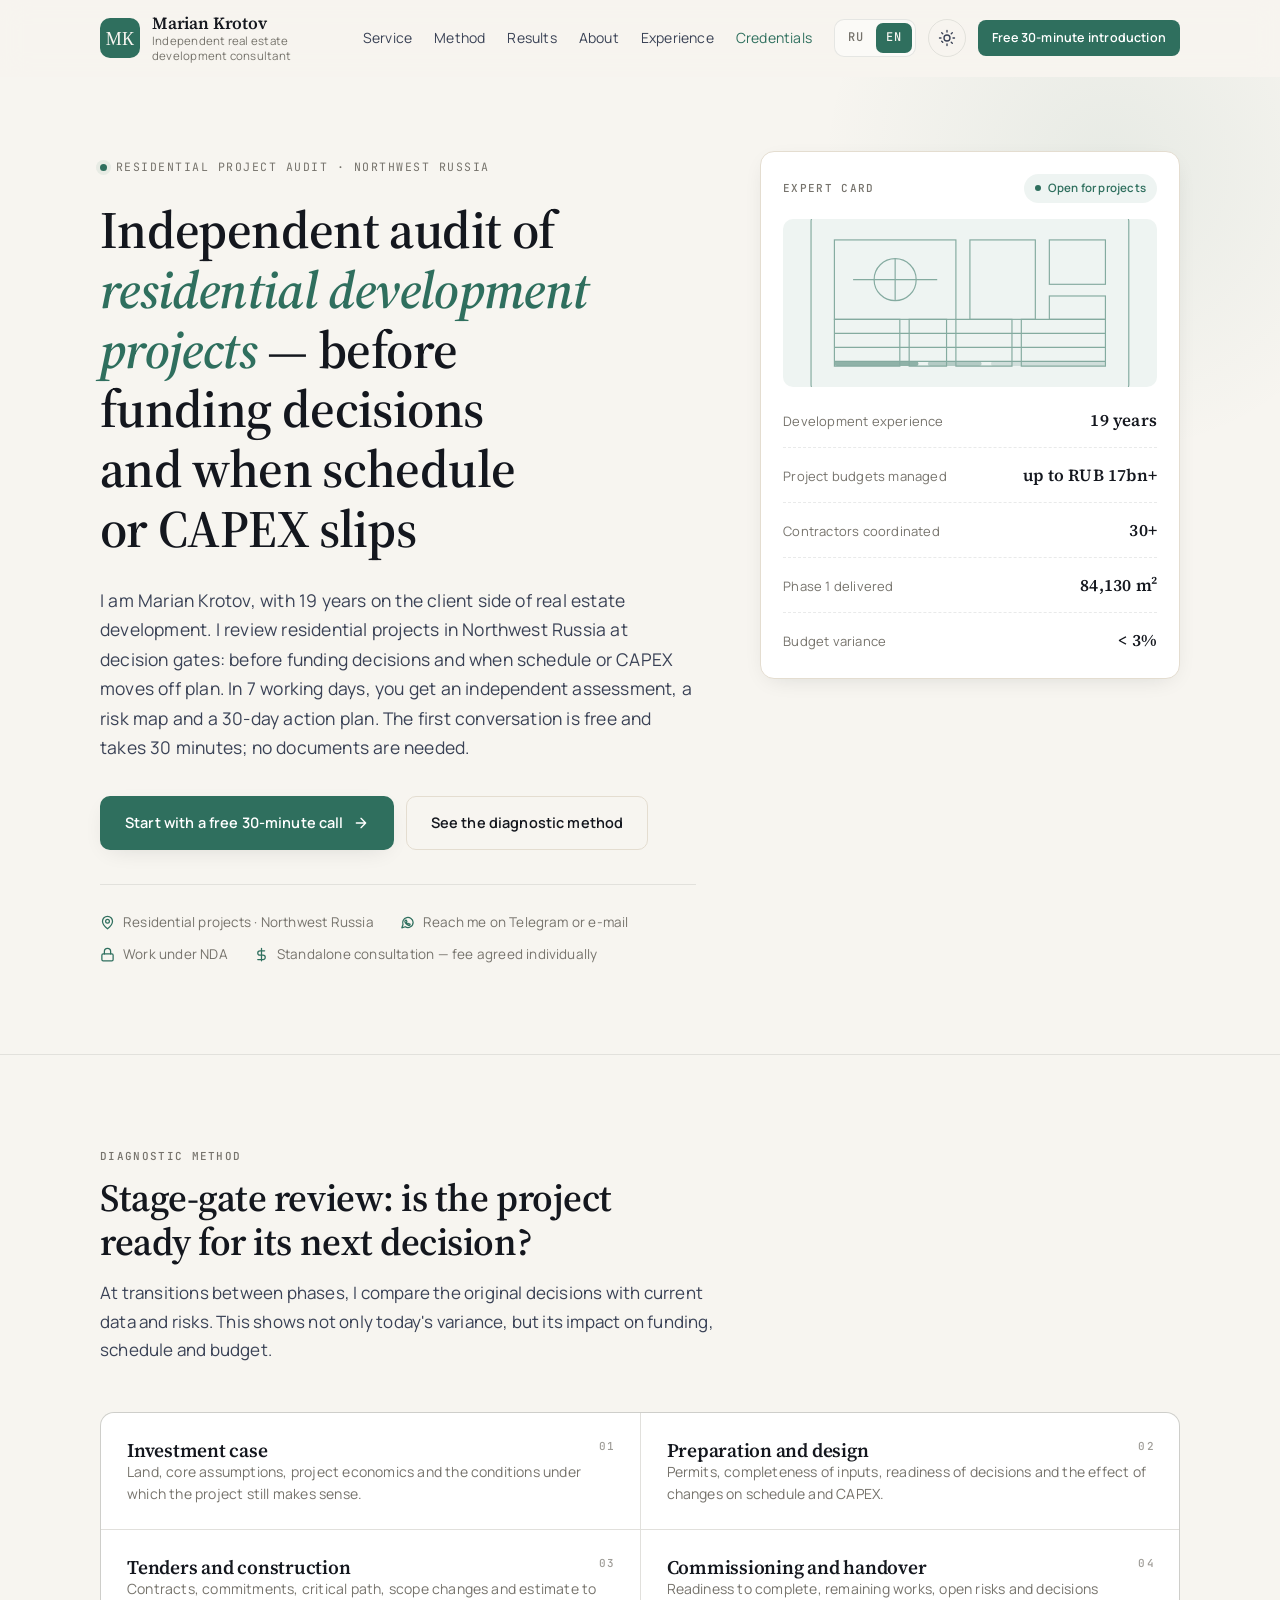
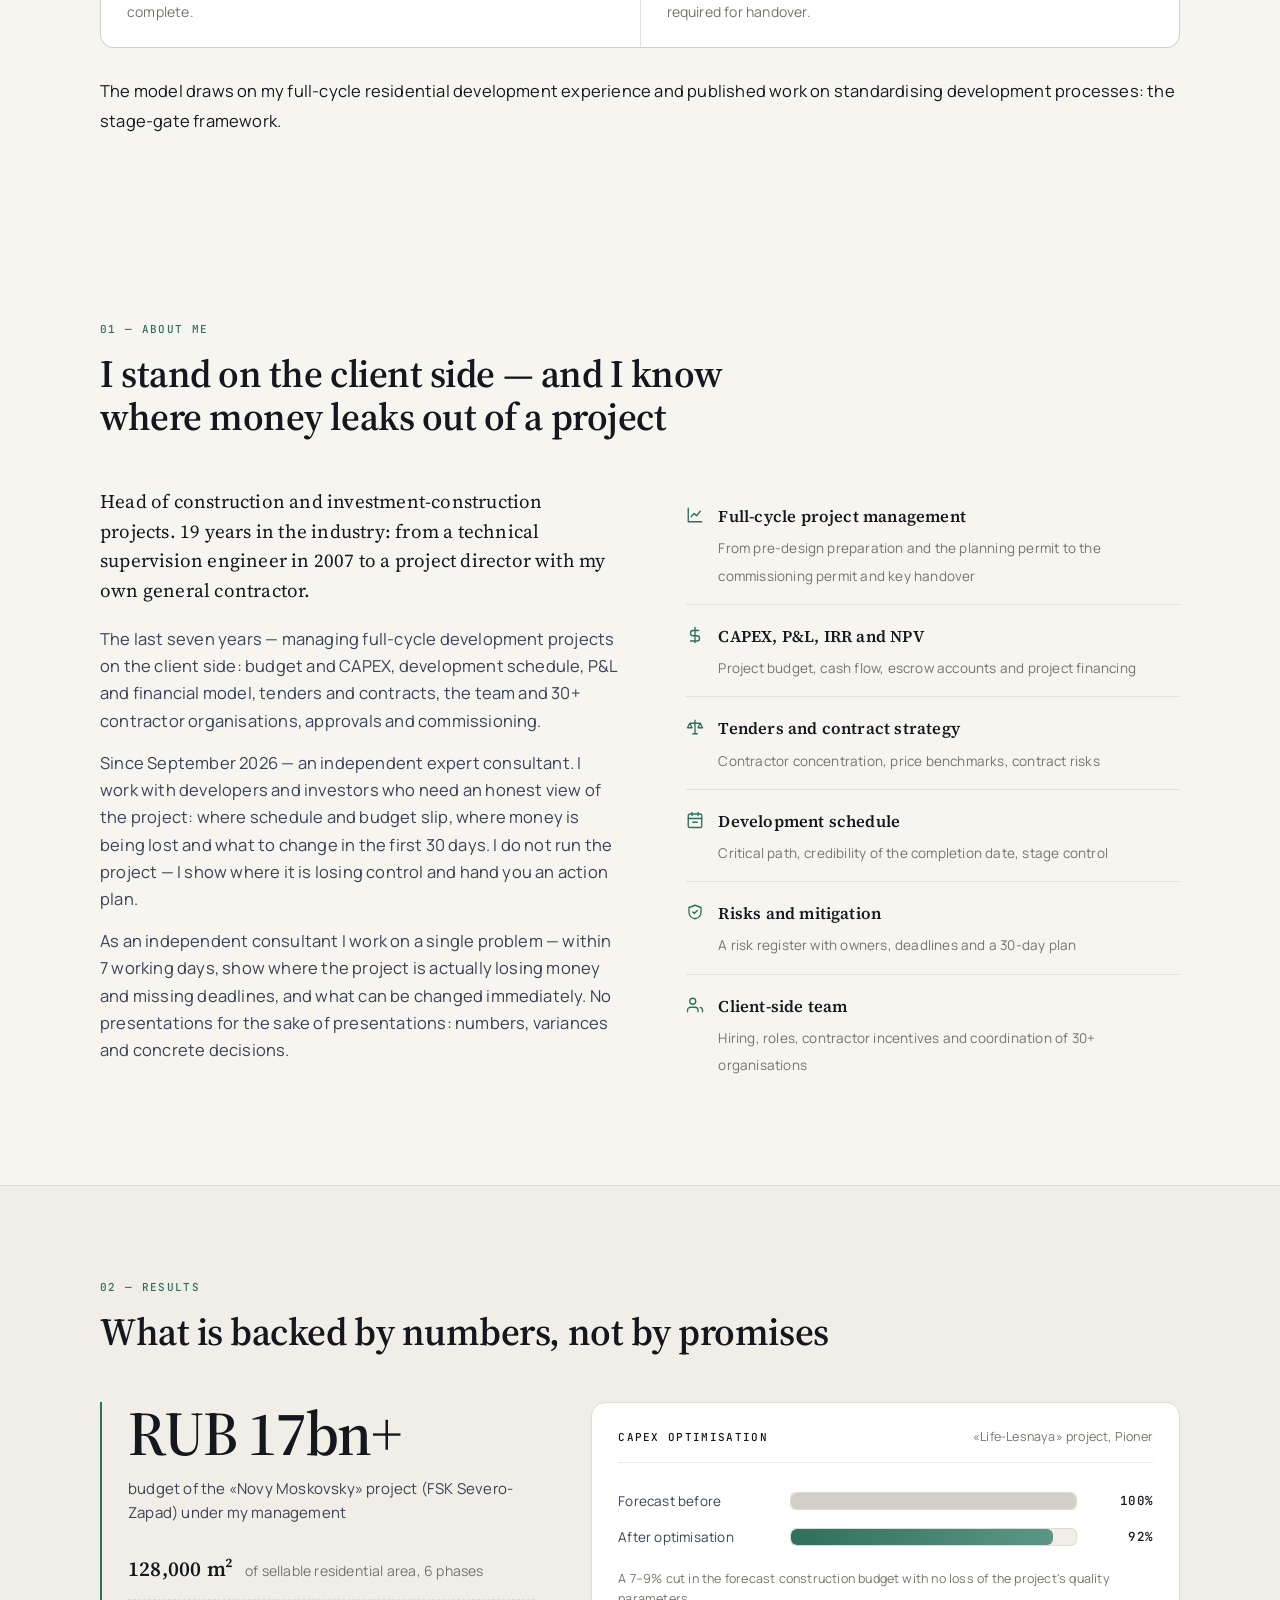
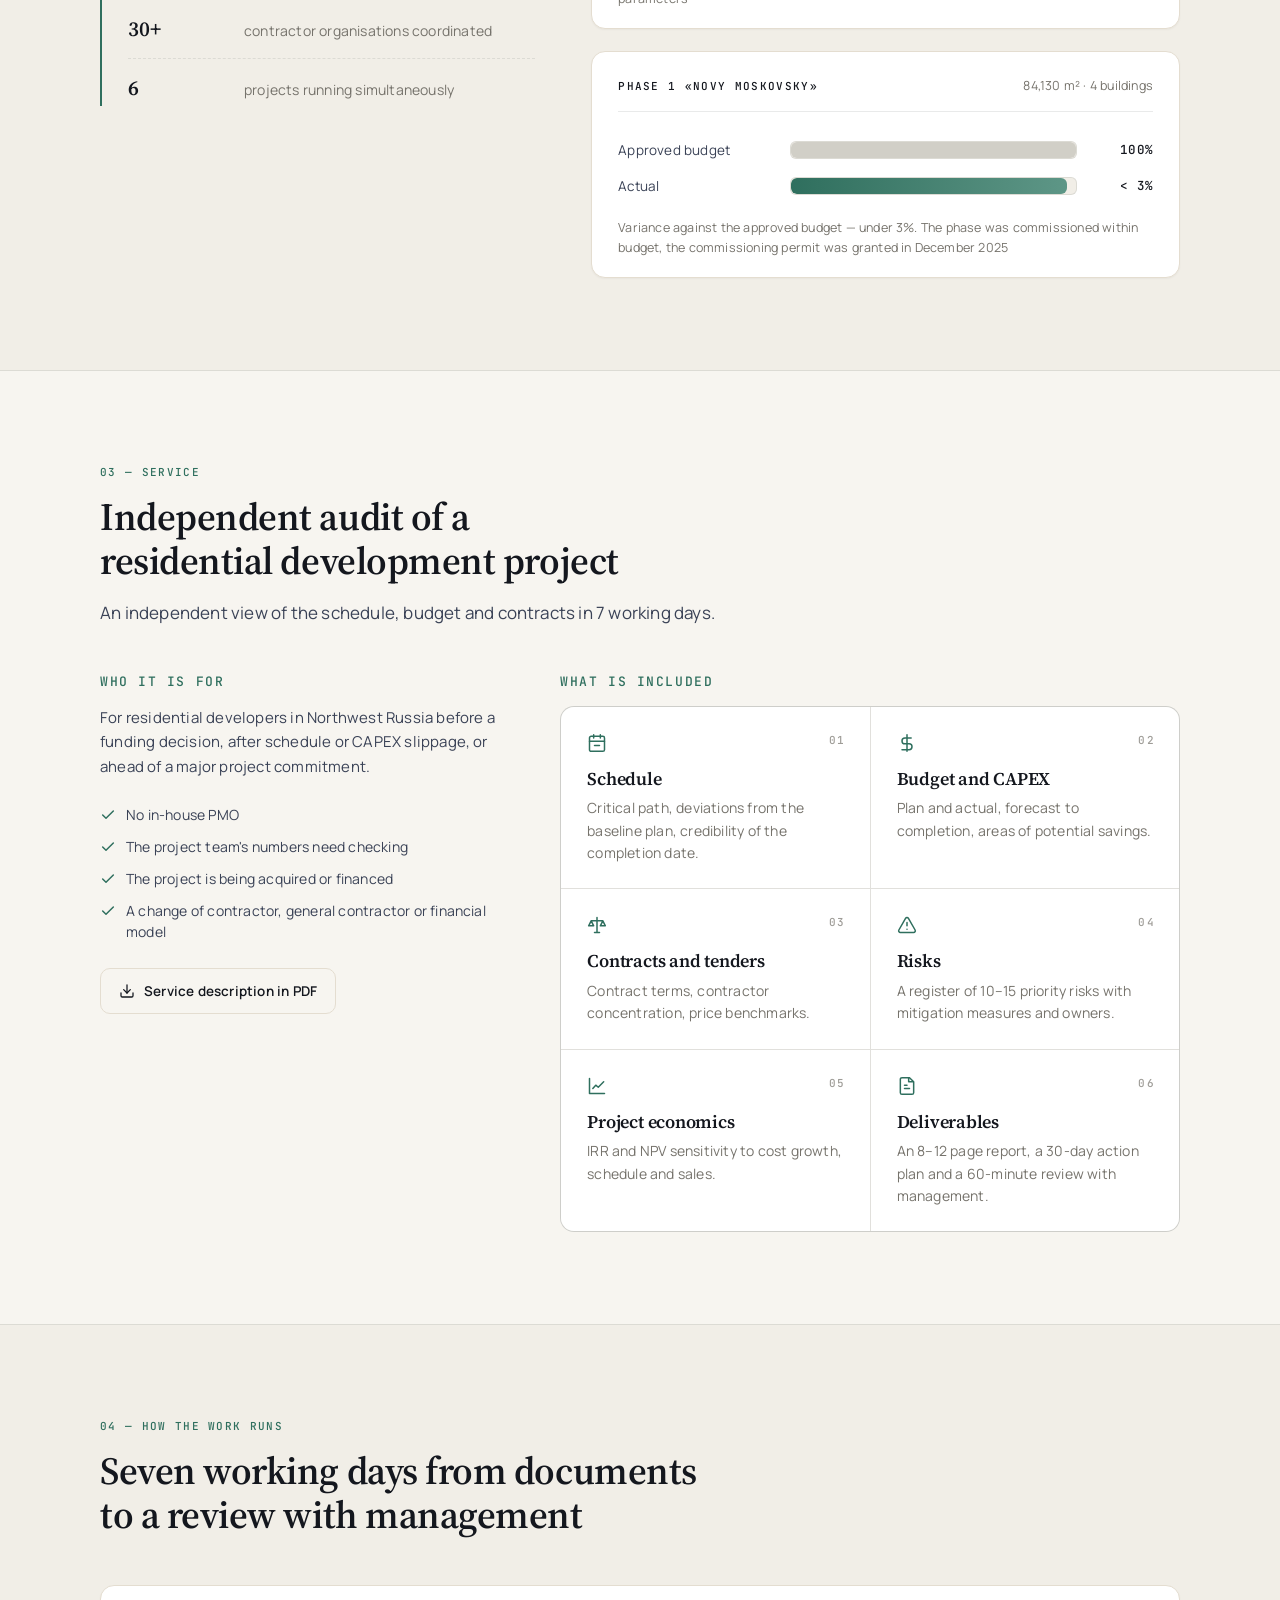
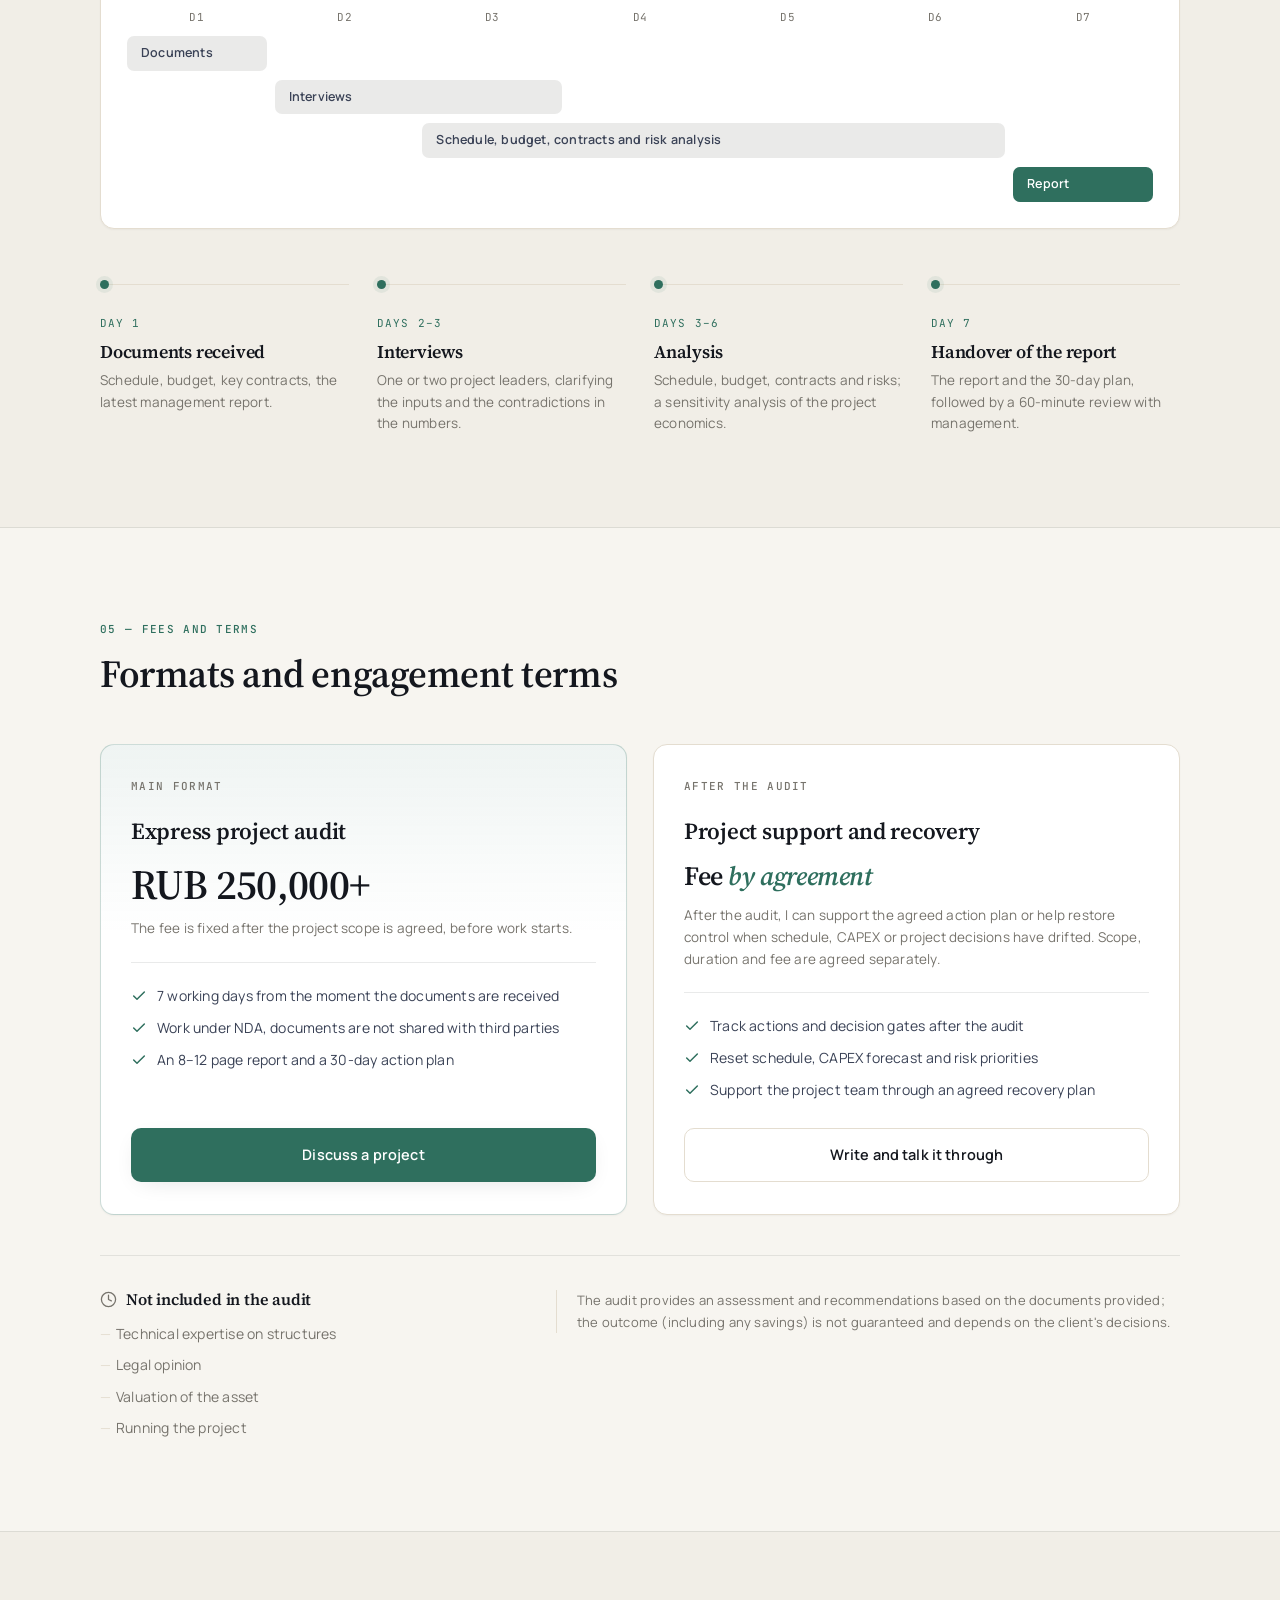
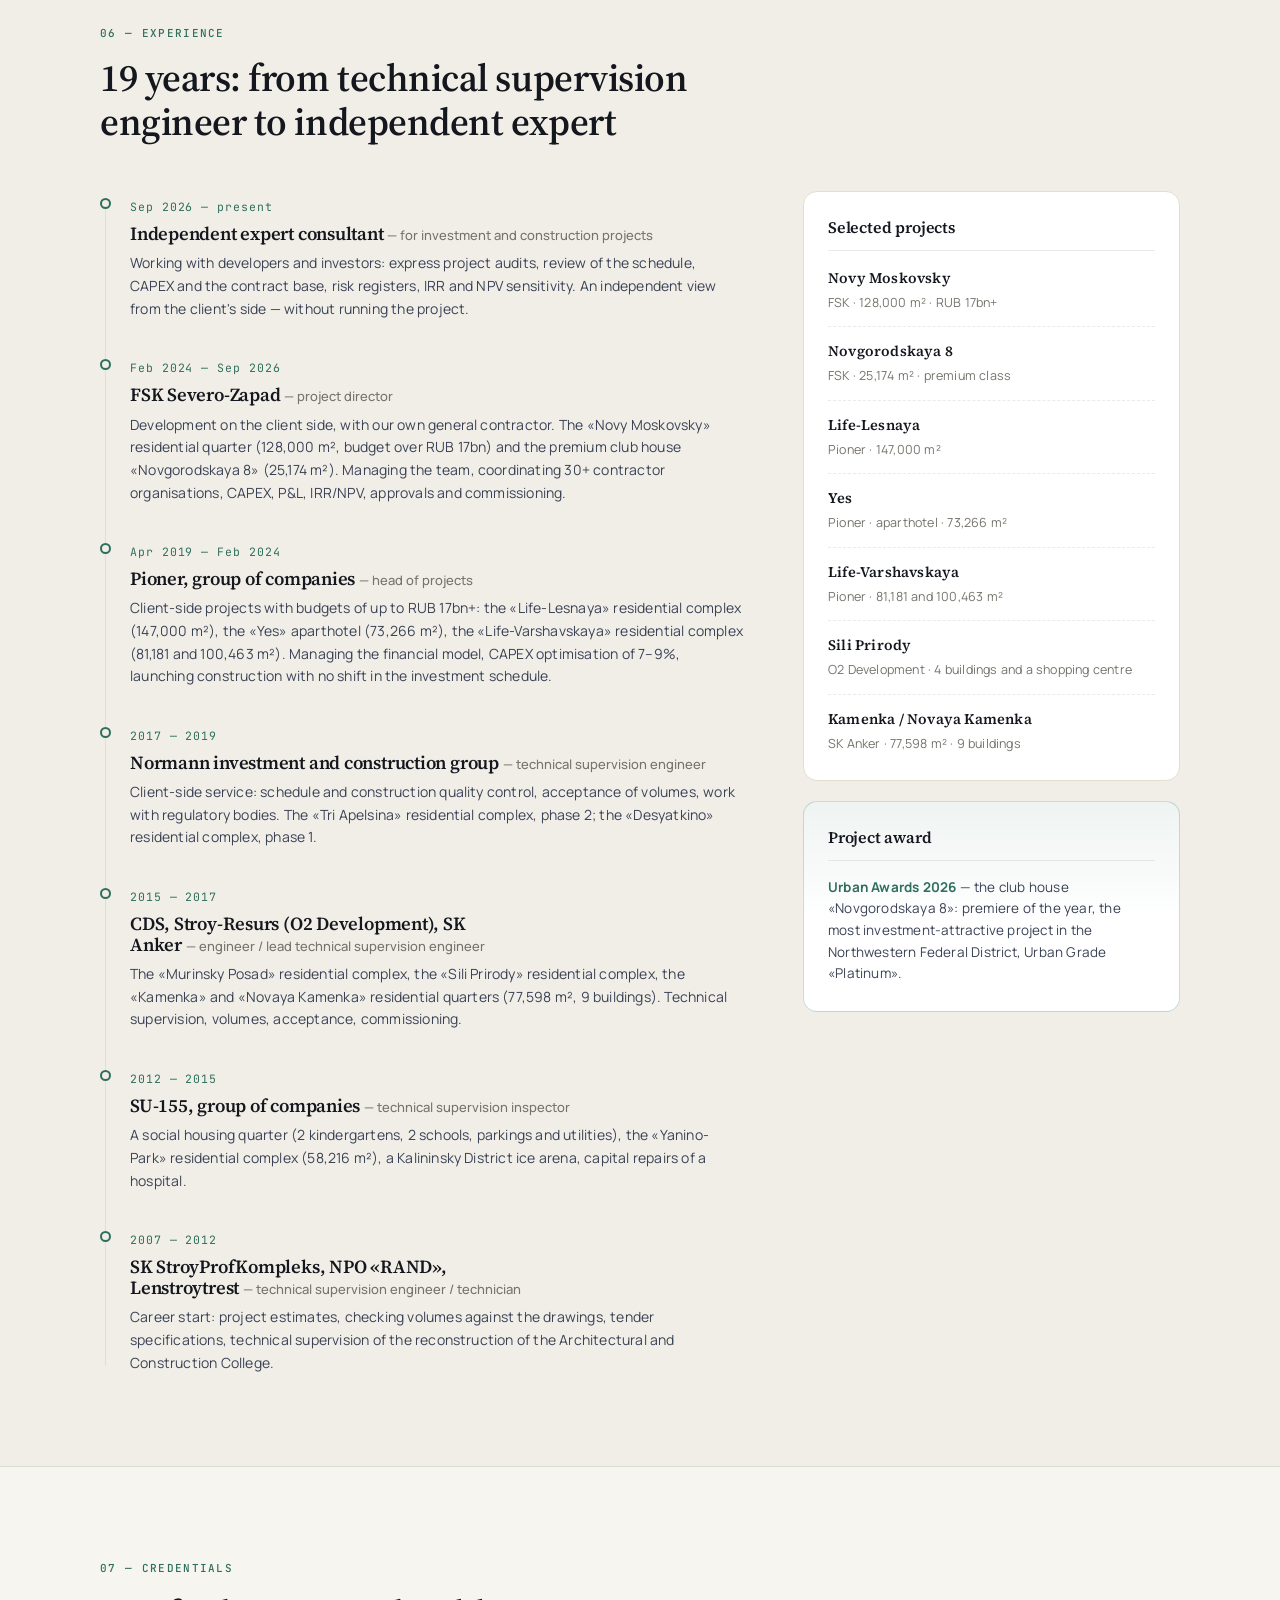
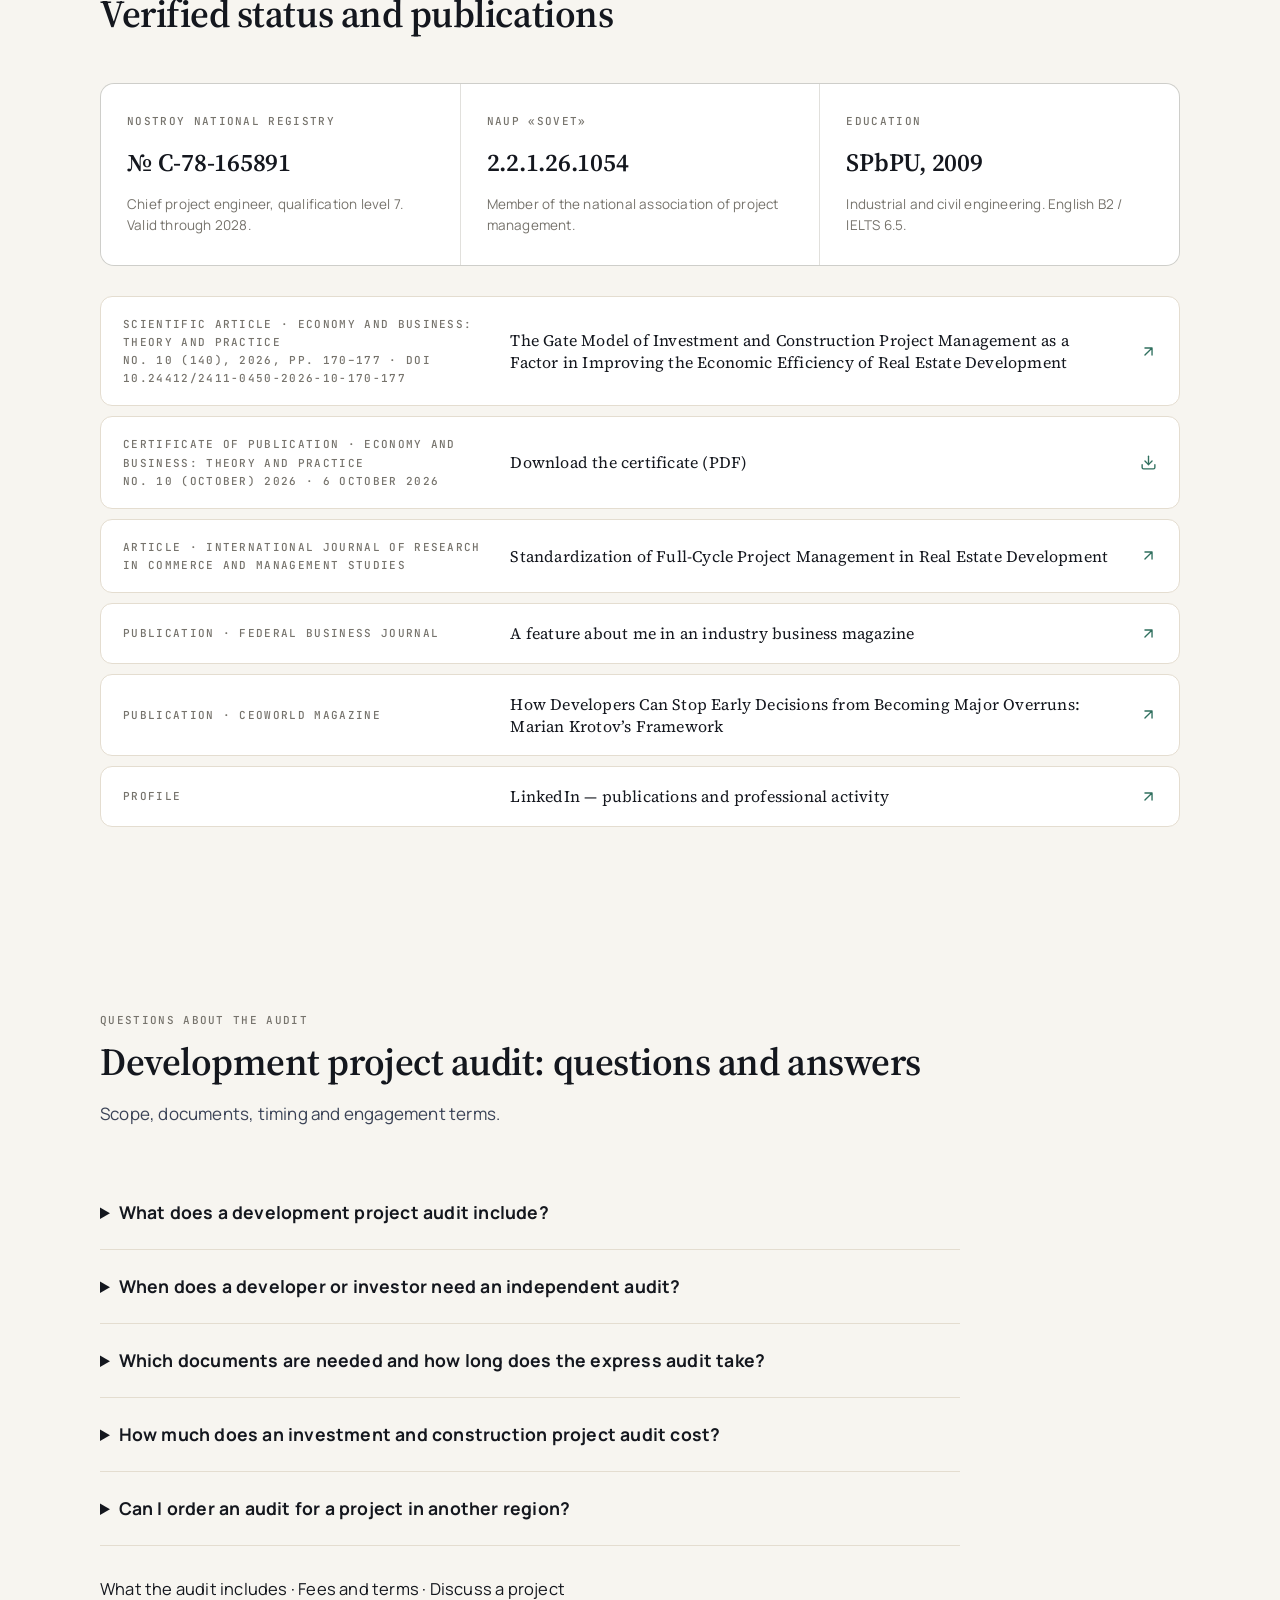
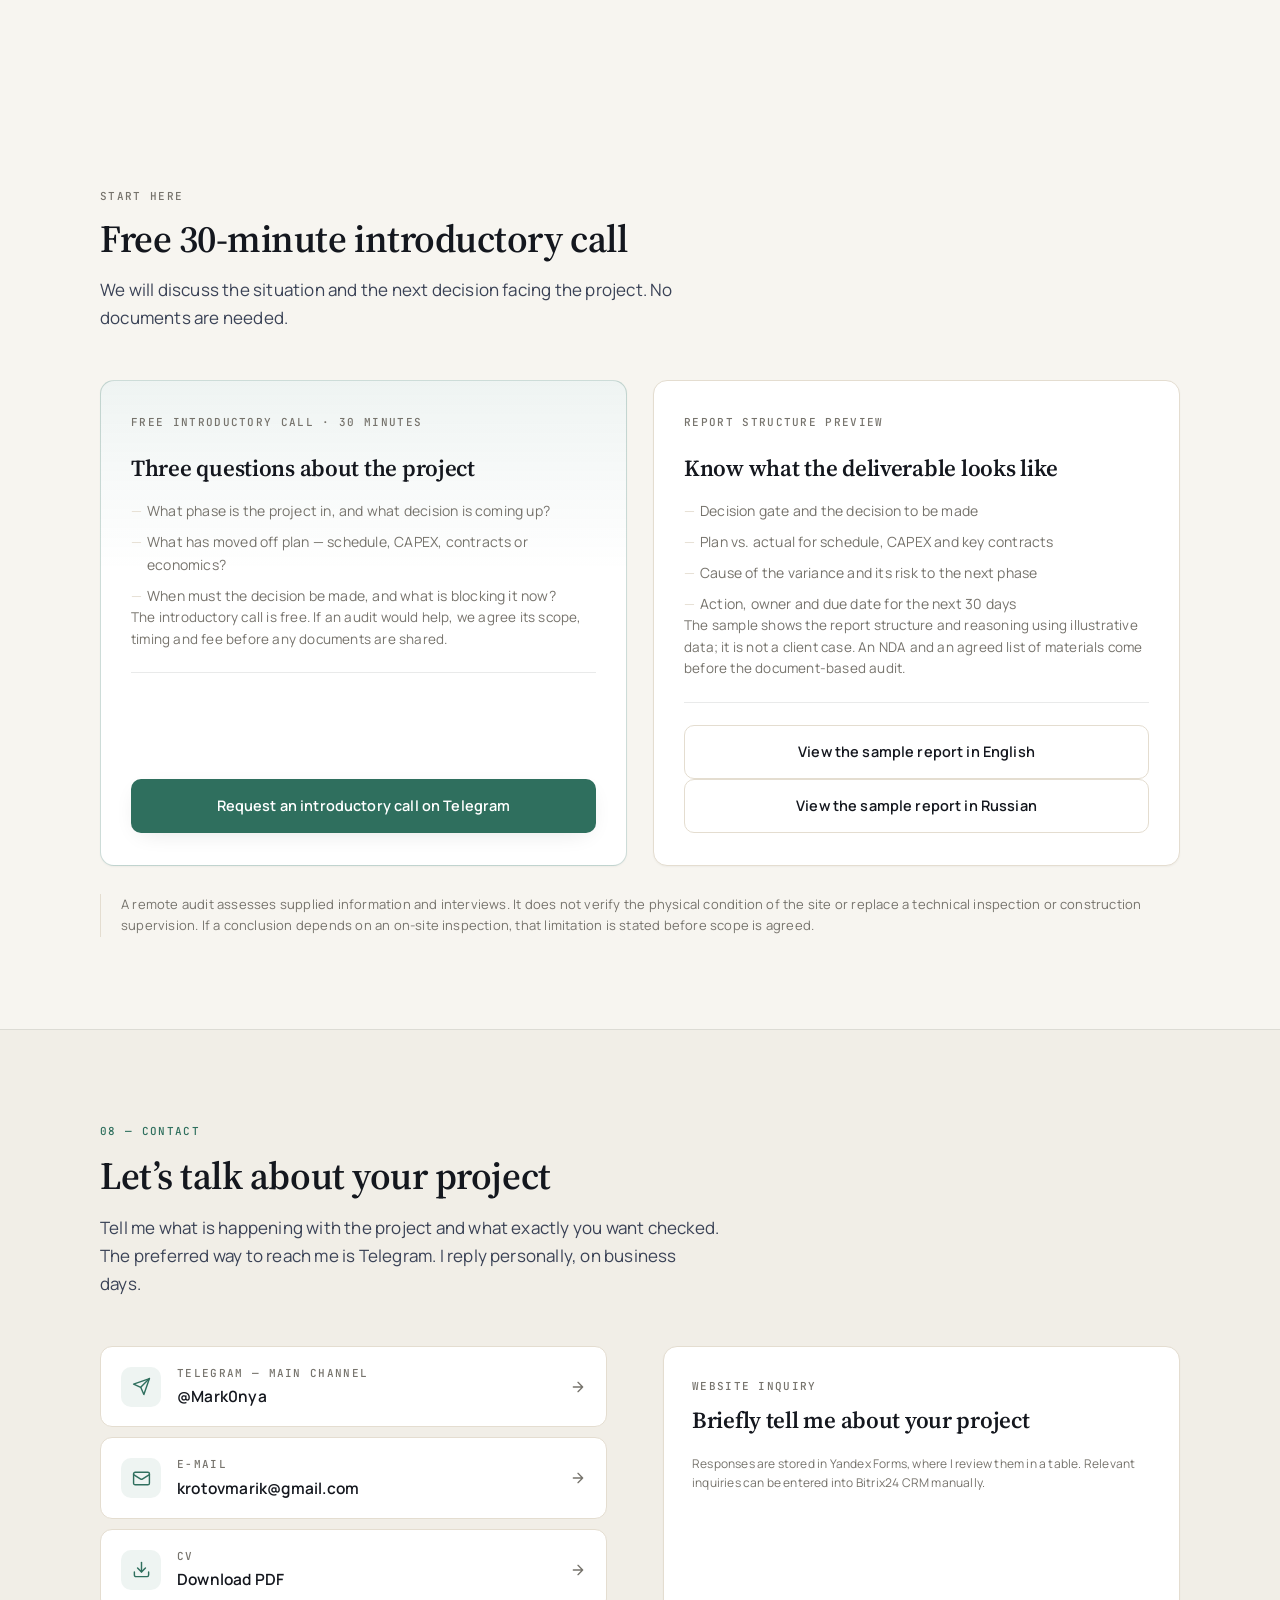
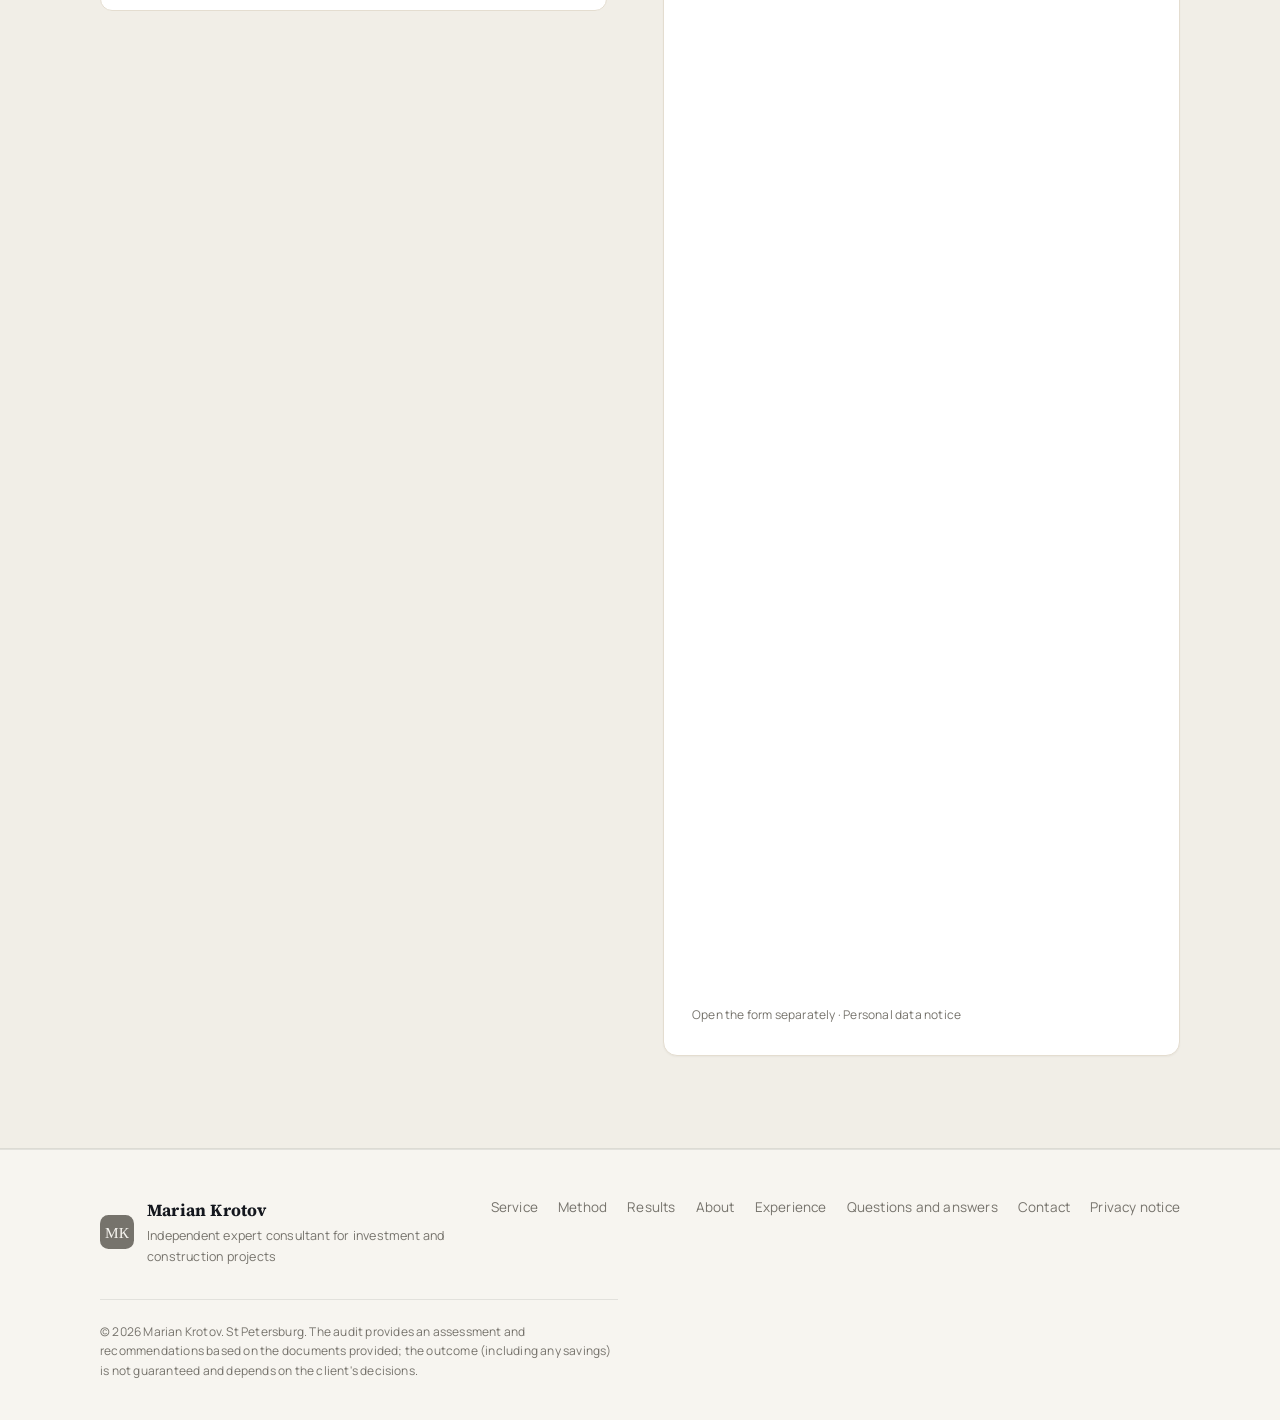
==== commit de670883: "Connect English contact form to Yandex Forms" ====
--- a/site/en/index.html
+++ b/site/en/index.html
@@ -900,33 +900,14 @@
         </a>
       </div>
 
-      <form class="contact-form reveal ym-hide-content" style="--d:.08s" id="leadForm" novalidate>
-        <p class="mono-label">Quick request</p>
-        <h3>What do you want checked in the project?</h3>
-        <div class="form-row">
-          <label class="field">
-            <span>Name</span>
-            <input type="text" name="name" placeholder="What should I call you" autocomplete="name">
-          </label>
-          <label class="field">
-            <span>Company</span>
-            <input type="text" name="company" placeholder="Developer, investor" autocomplete="organization">
-          </label>
-        </div>
-        <label class="field">
-          <span>Briefly about the project</span>
-          <textarea name="message" rows="4" placeholder="For example: residential quarter, 120,000 m², construction stage, 2 months behind schedule"></textarea>
-        </label>
-        <label class="field">
-          <span>Best way to reach you</span>
-          <input type="text" name="contact" placeholder="Telegram or e-mail">
-        </label>
-        <button class="btn btn-primary btn-block" type="submit">
-          Send to Telegram
-          <svg viewBox="0 0 24 24" width="16" height="16" fill="none" stroke="currentColor" stroke-width="2" stroke-linecap="round" stroke-linejoin="round" aria-hidden="true"><path d="m22 2-7 20-4-9-9-4Z"/><path d="M22 2 11 13"/></svg>
-        </button>
-        <p class="form-note">The form does not send data to a server: it prepares a ready-made message and opens Telegram.</p>
-      </form>
+      <div class="contact-form reveal ym-hide-content" style="--d:.08s">
+        <p class="mono-label">Website inquiry</p>
+        <h3>Briefly tell me about your project</h3>
+        <p class="form-note">Responses are stored in Yandex Forms, where I review them in a table. Relevant inquiries can be entered into Bitrix24 CRM manually.</p>
+        <script src="https://forms.yandex.ru/_static/embed.js"></script>
+        <iframe src="https://forms.yandex.ru/u/6afe0e089029027820c3f6ec?iframe=1" frameborder="0" name="ya-form-6afe0e089029027820c3f6ec" title="Website inquiry form" width="650" height="1100" loading="lazy" style="display:block;width:100%;height:1100px;border:0"></iframe>
+        <p class="form-note"><a href="https://forms.yandex.ru/u/6afe0e089029027820c3f6ec" target="_blank" rel="noopener noreferrer">Open the form separately</a> · <a href="/en/privacy/">Personal data notice</a></p>
+      </div>
     </div>
   </div>
 </section>
@@ -951,6 +932,7 @@
       <a href="#experience">Experience</a>
       <a href="#faq">Questions and answers</a>
       <a href="#contact">Contact</a>
+      <a href="/en/privacy/">Privacy notice</a>
     </nav>
     <p class="footer-legal">
       © <span id="year">2026</span> Marian Krotov. St Petersburg.
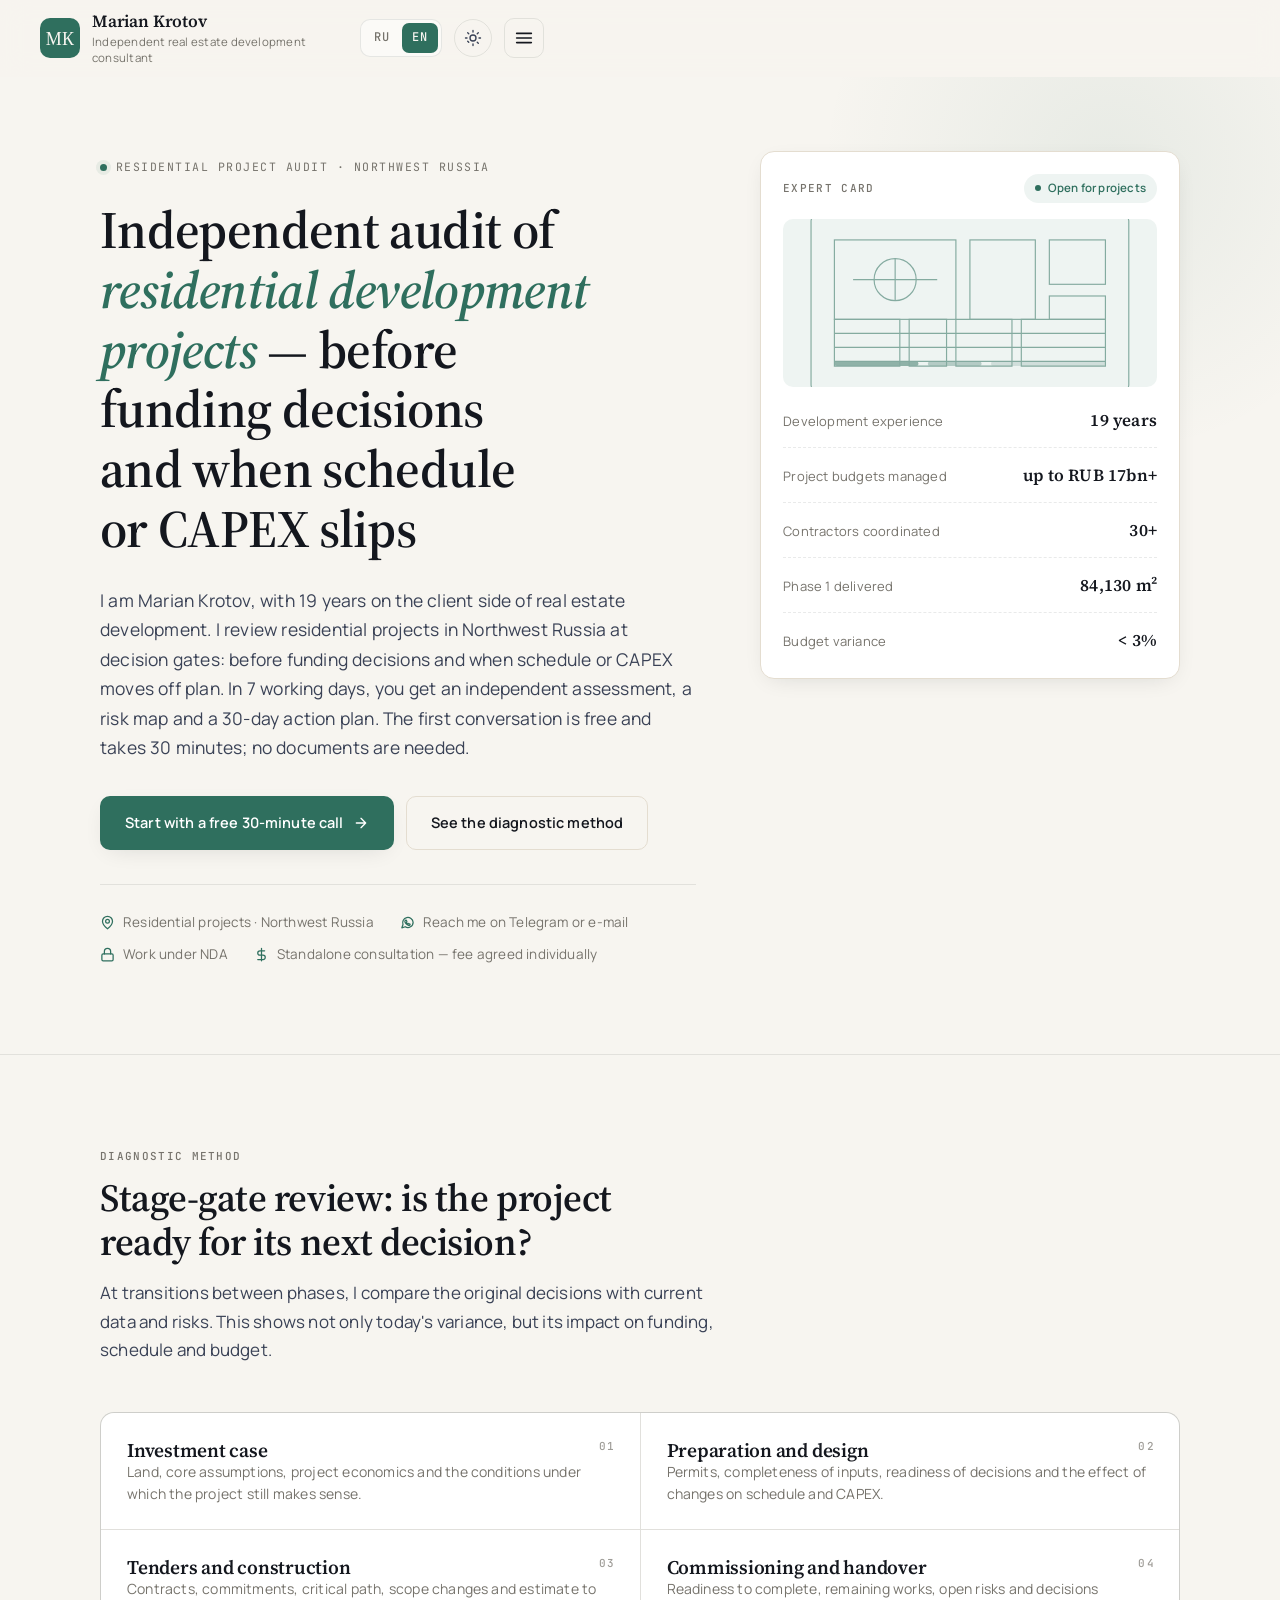
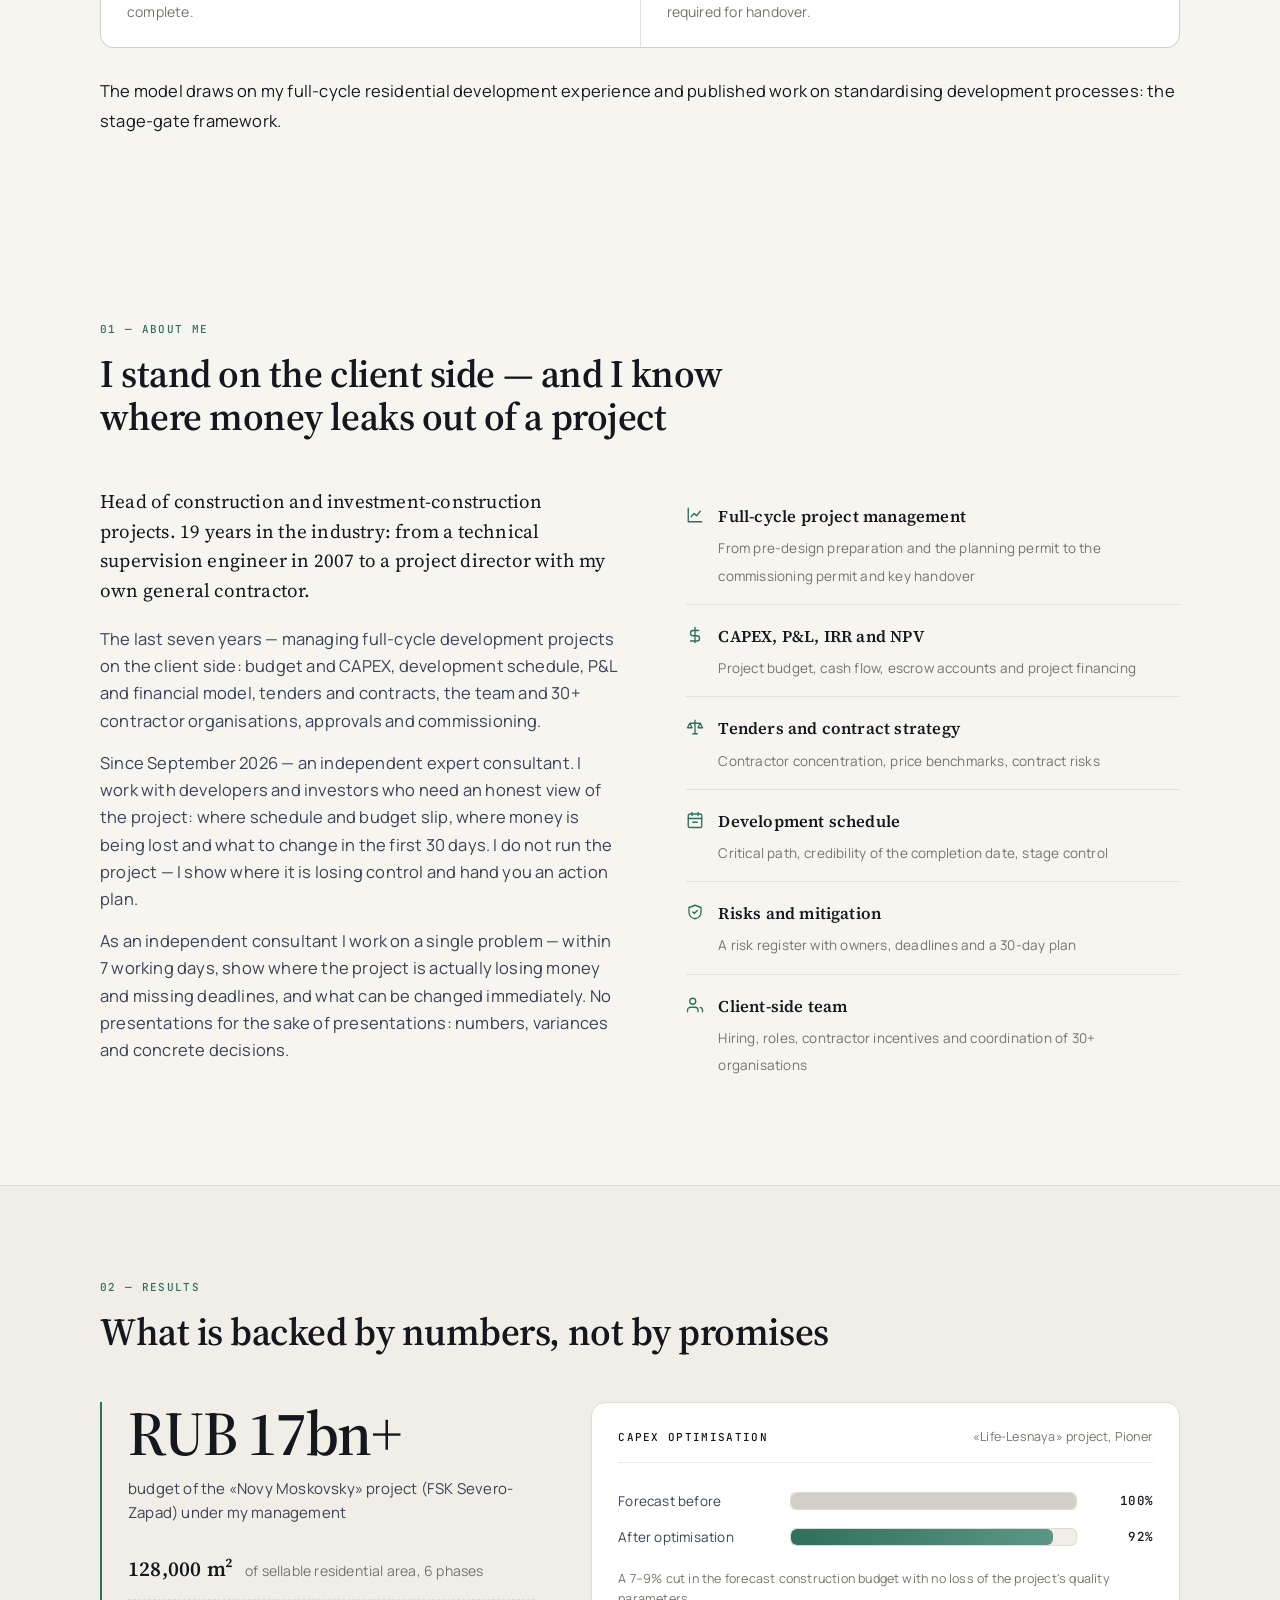
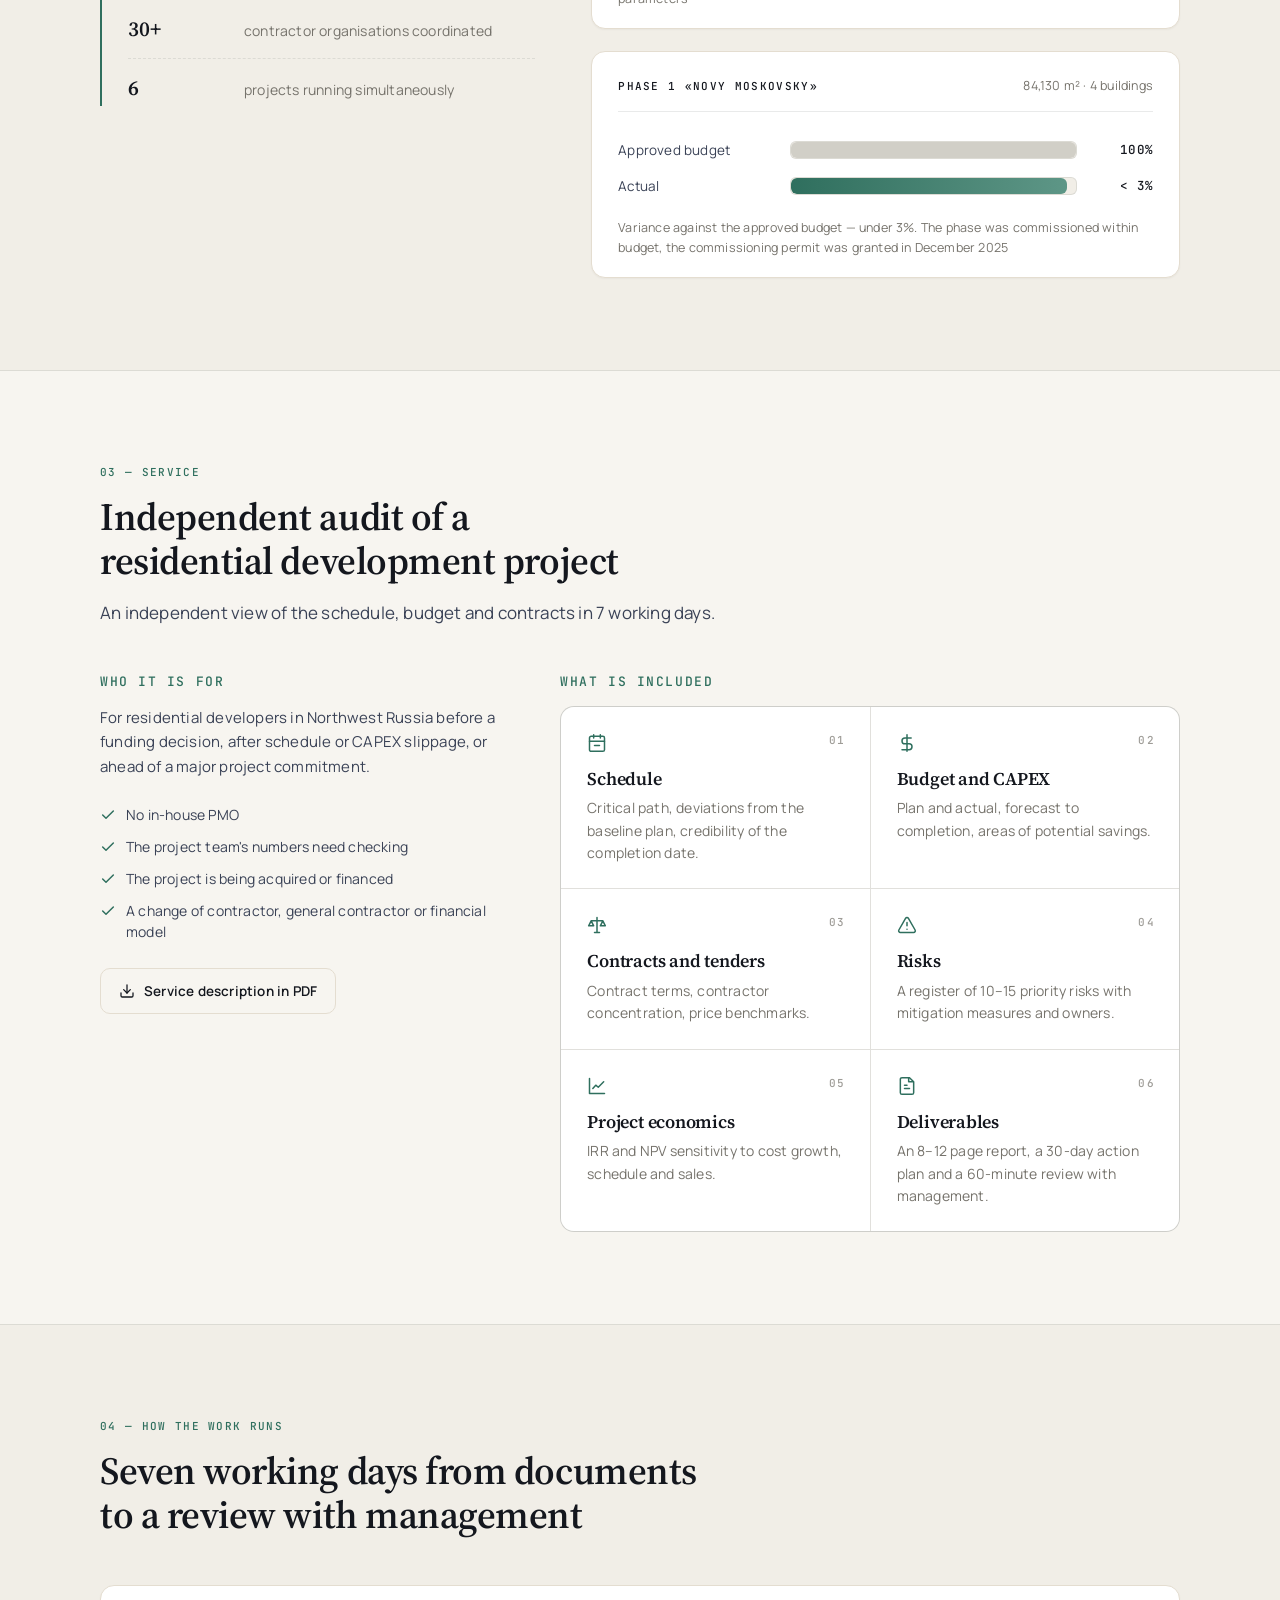
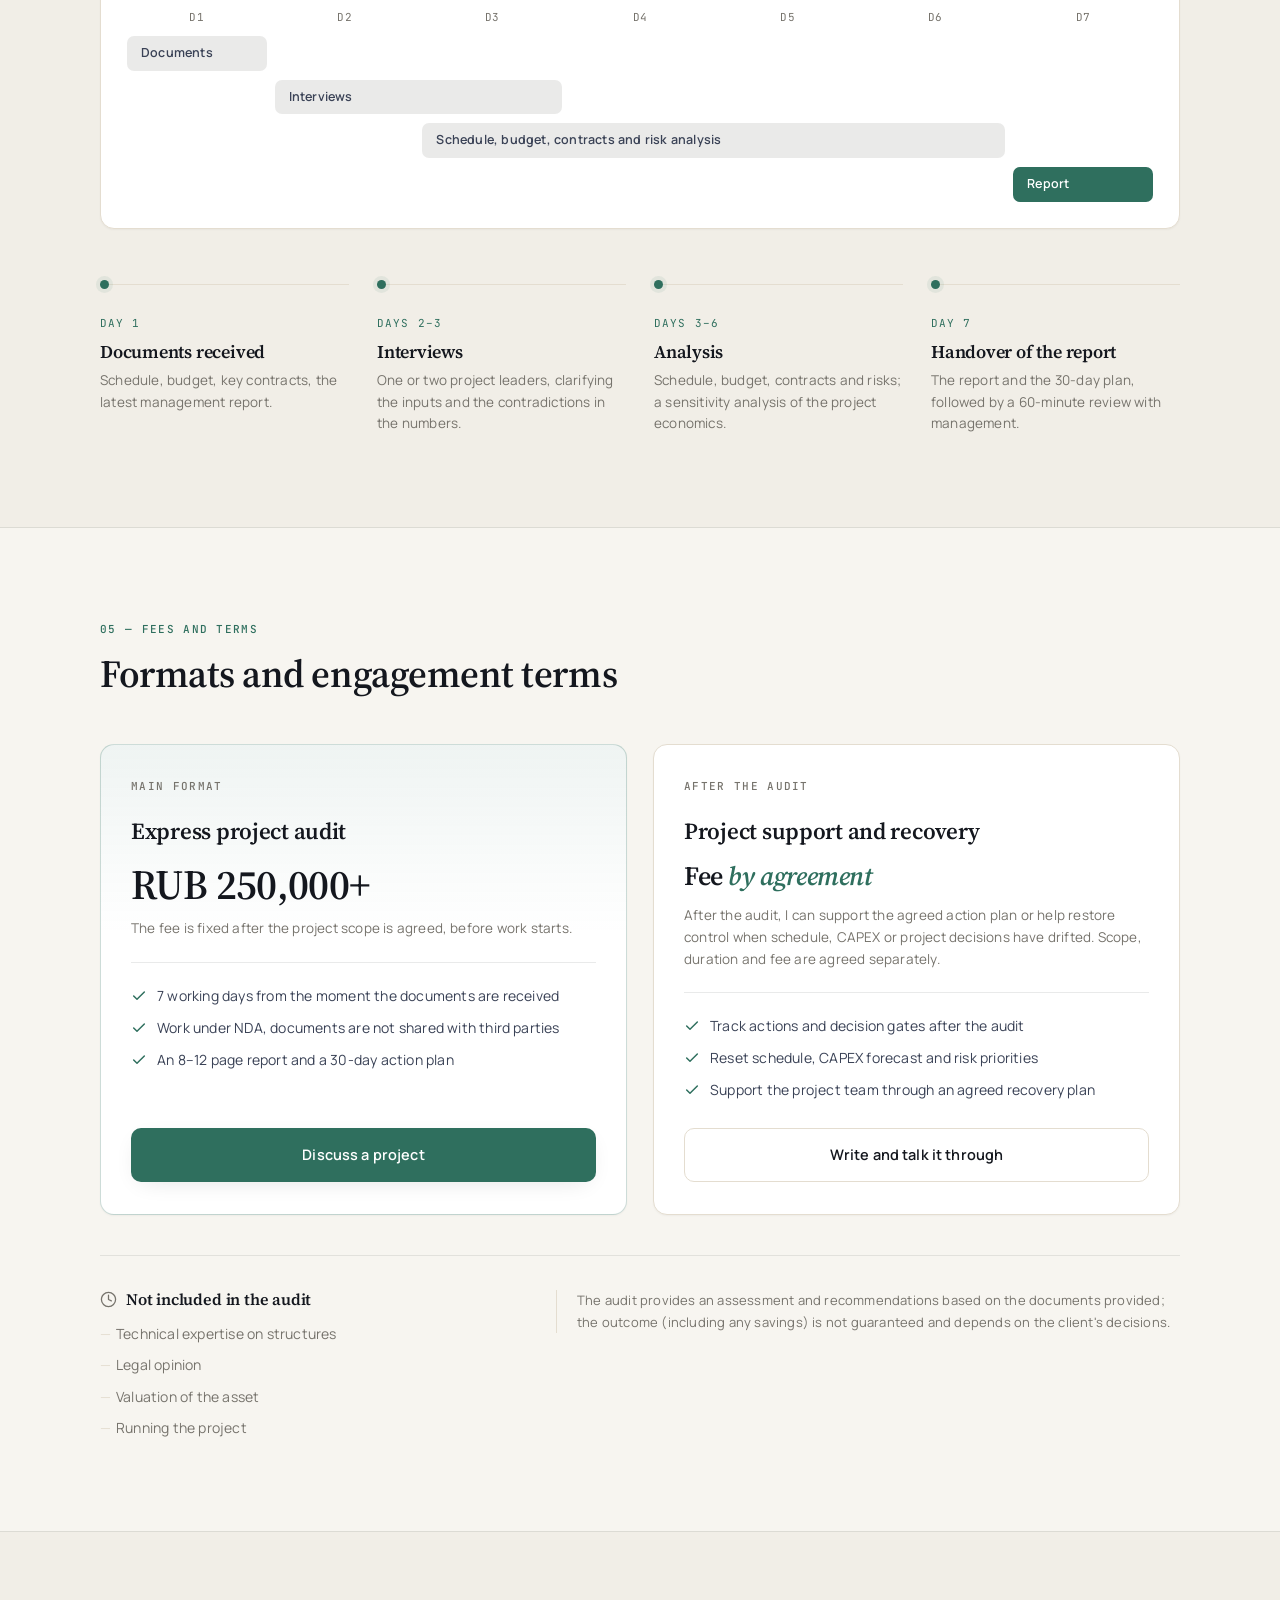
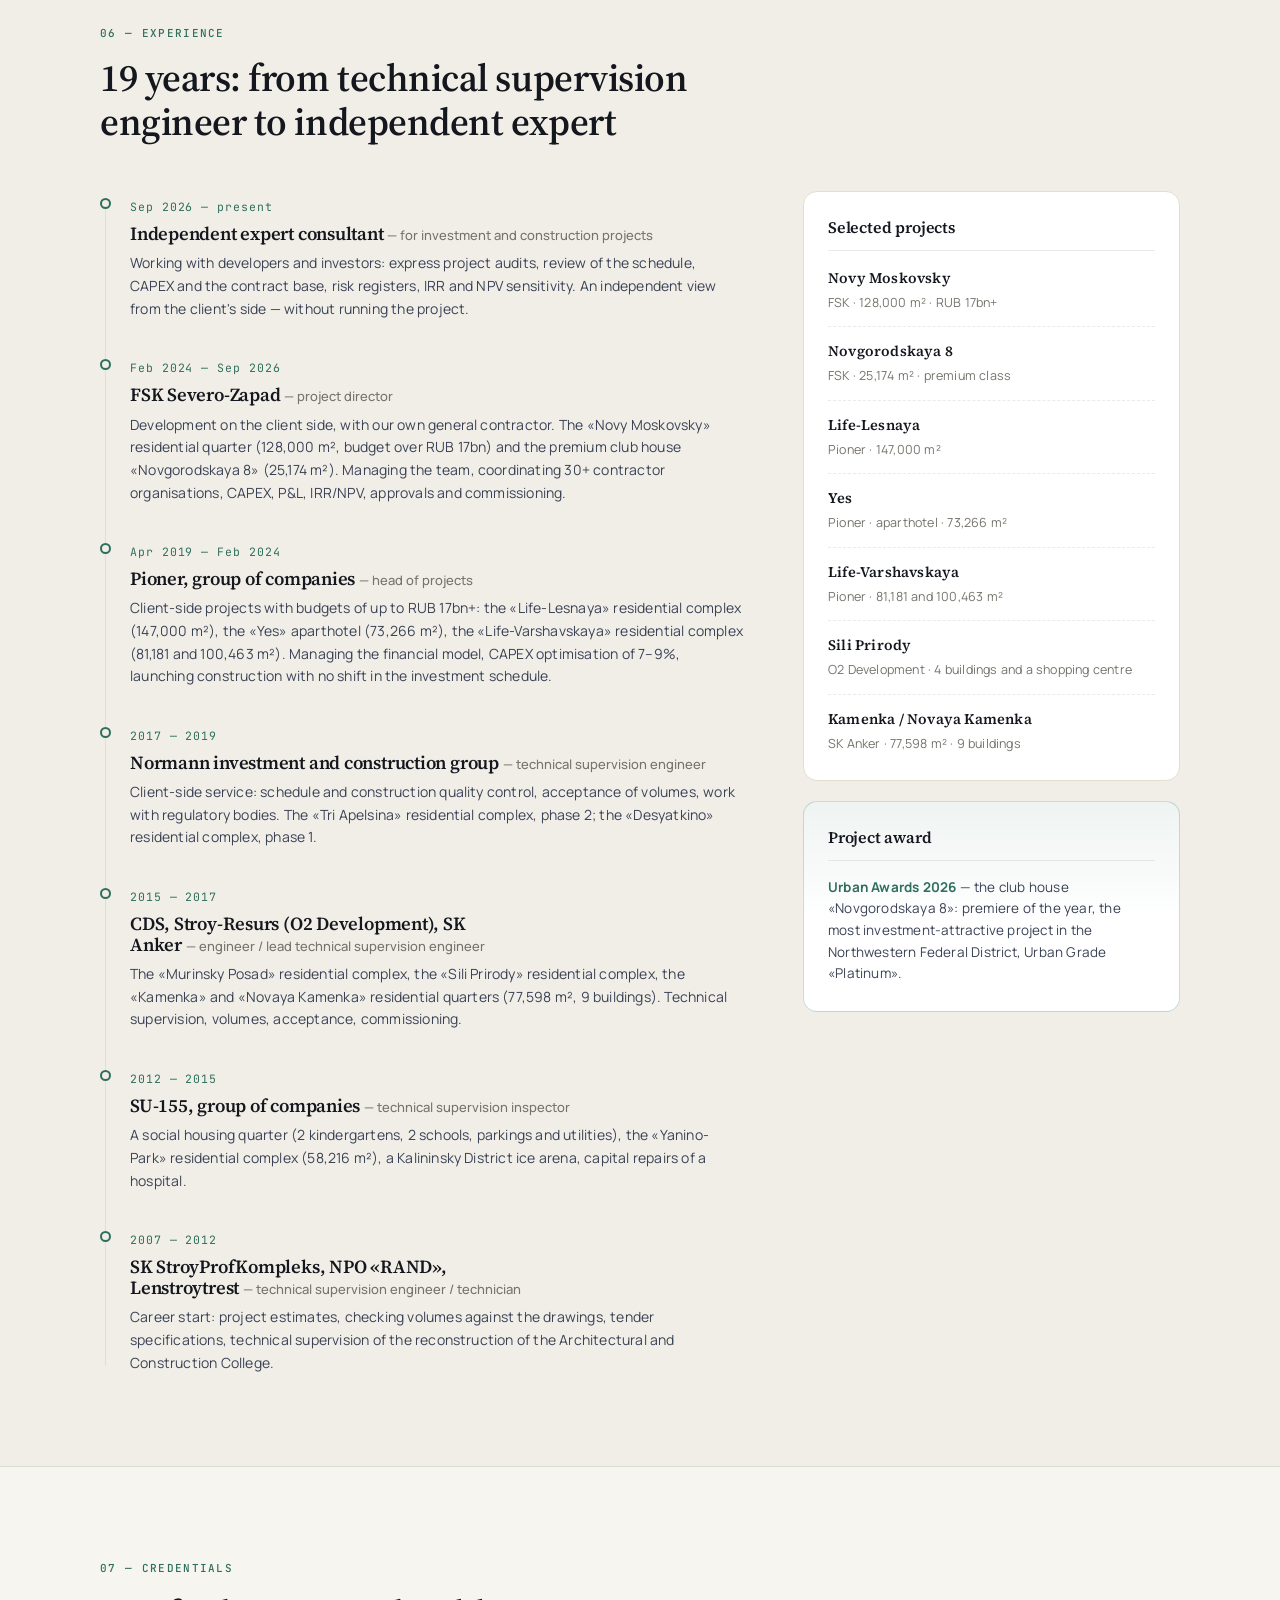
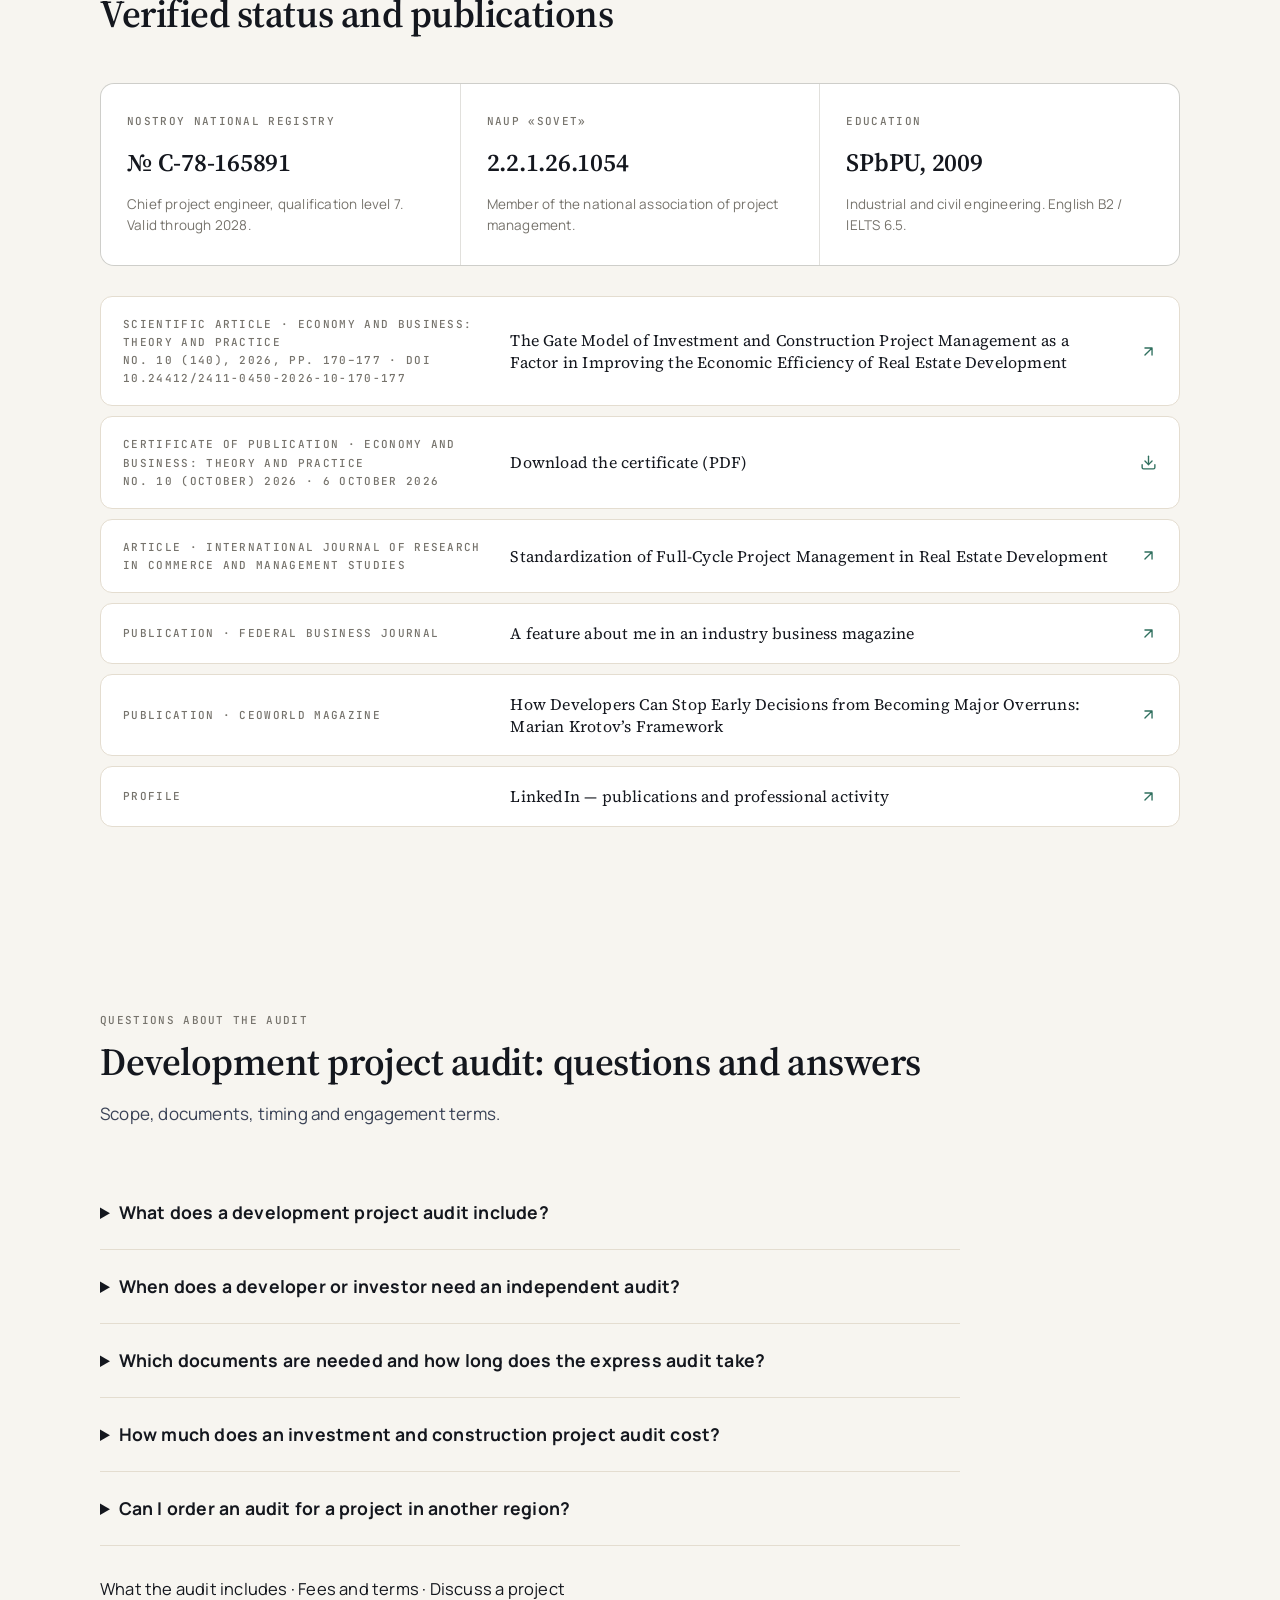
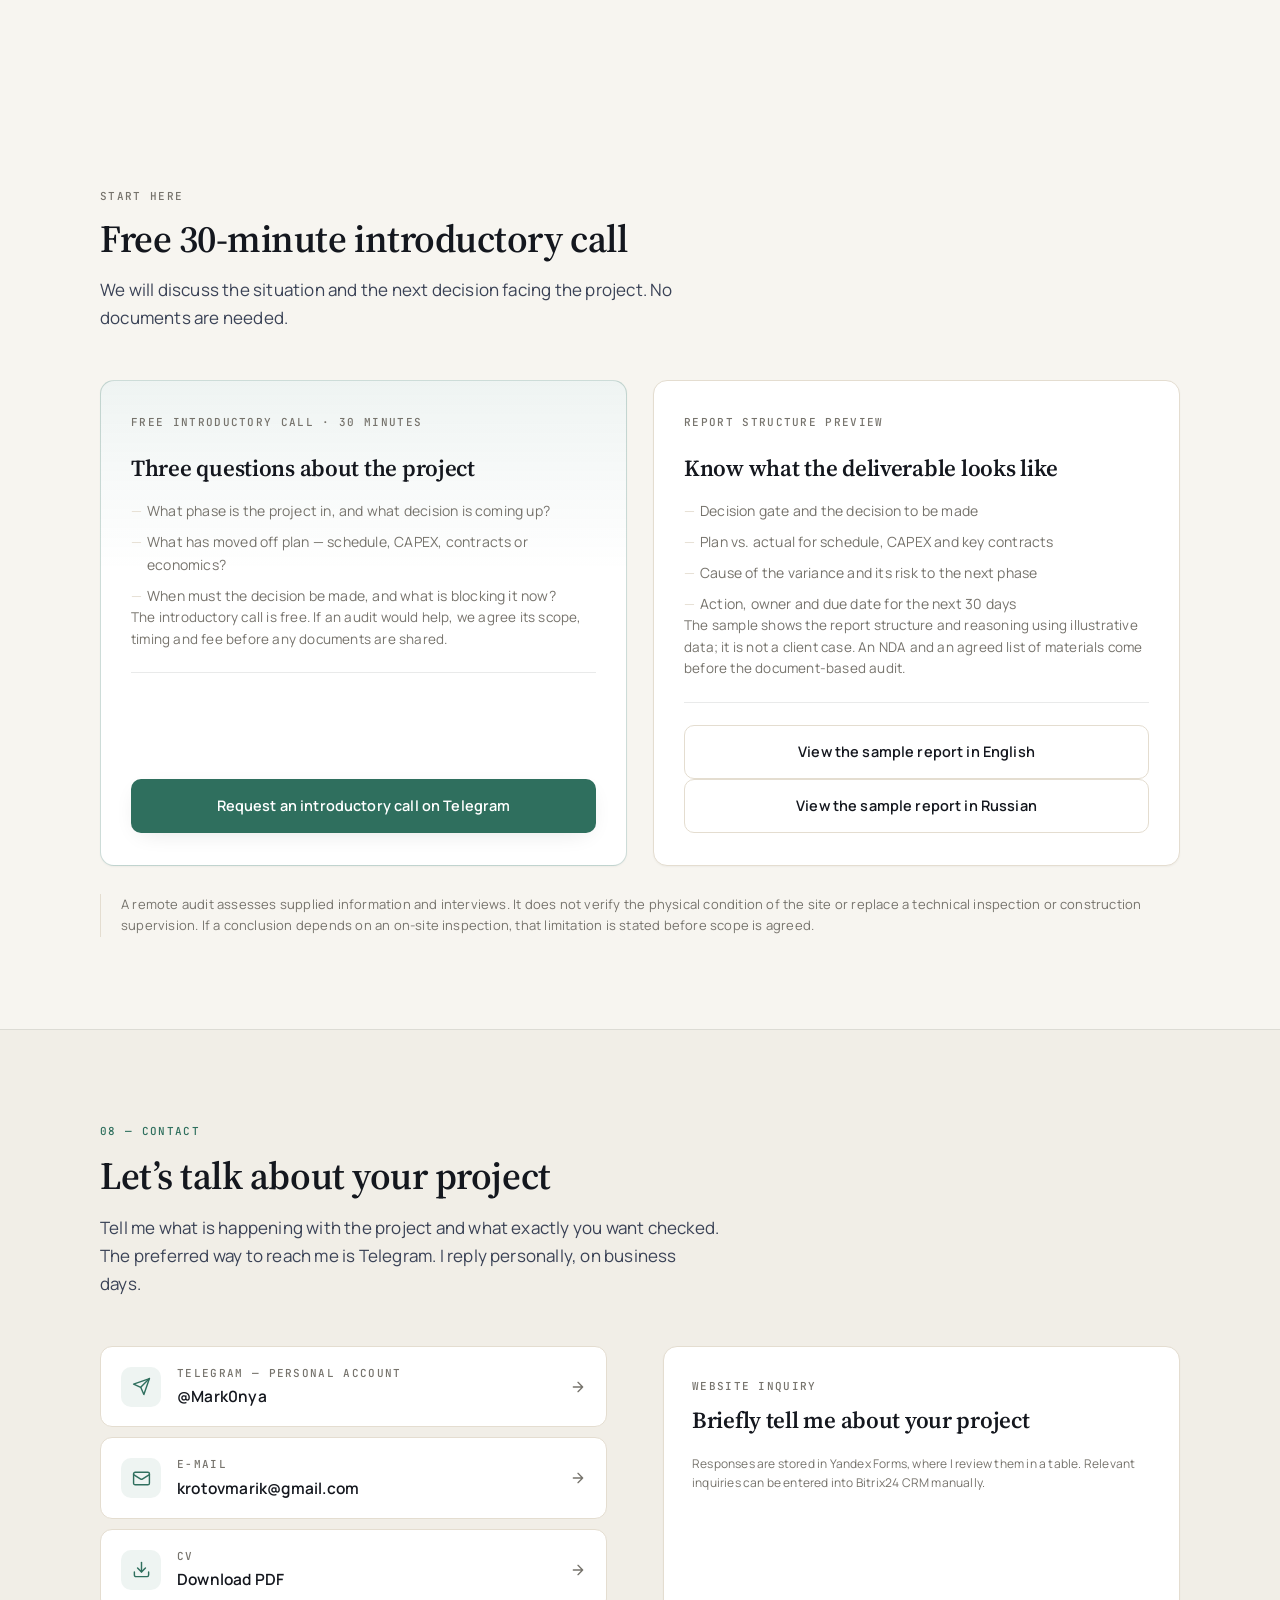
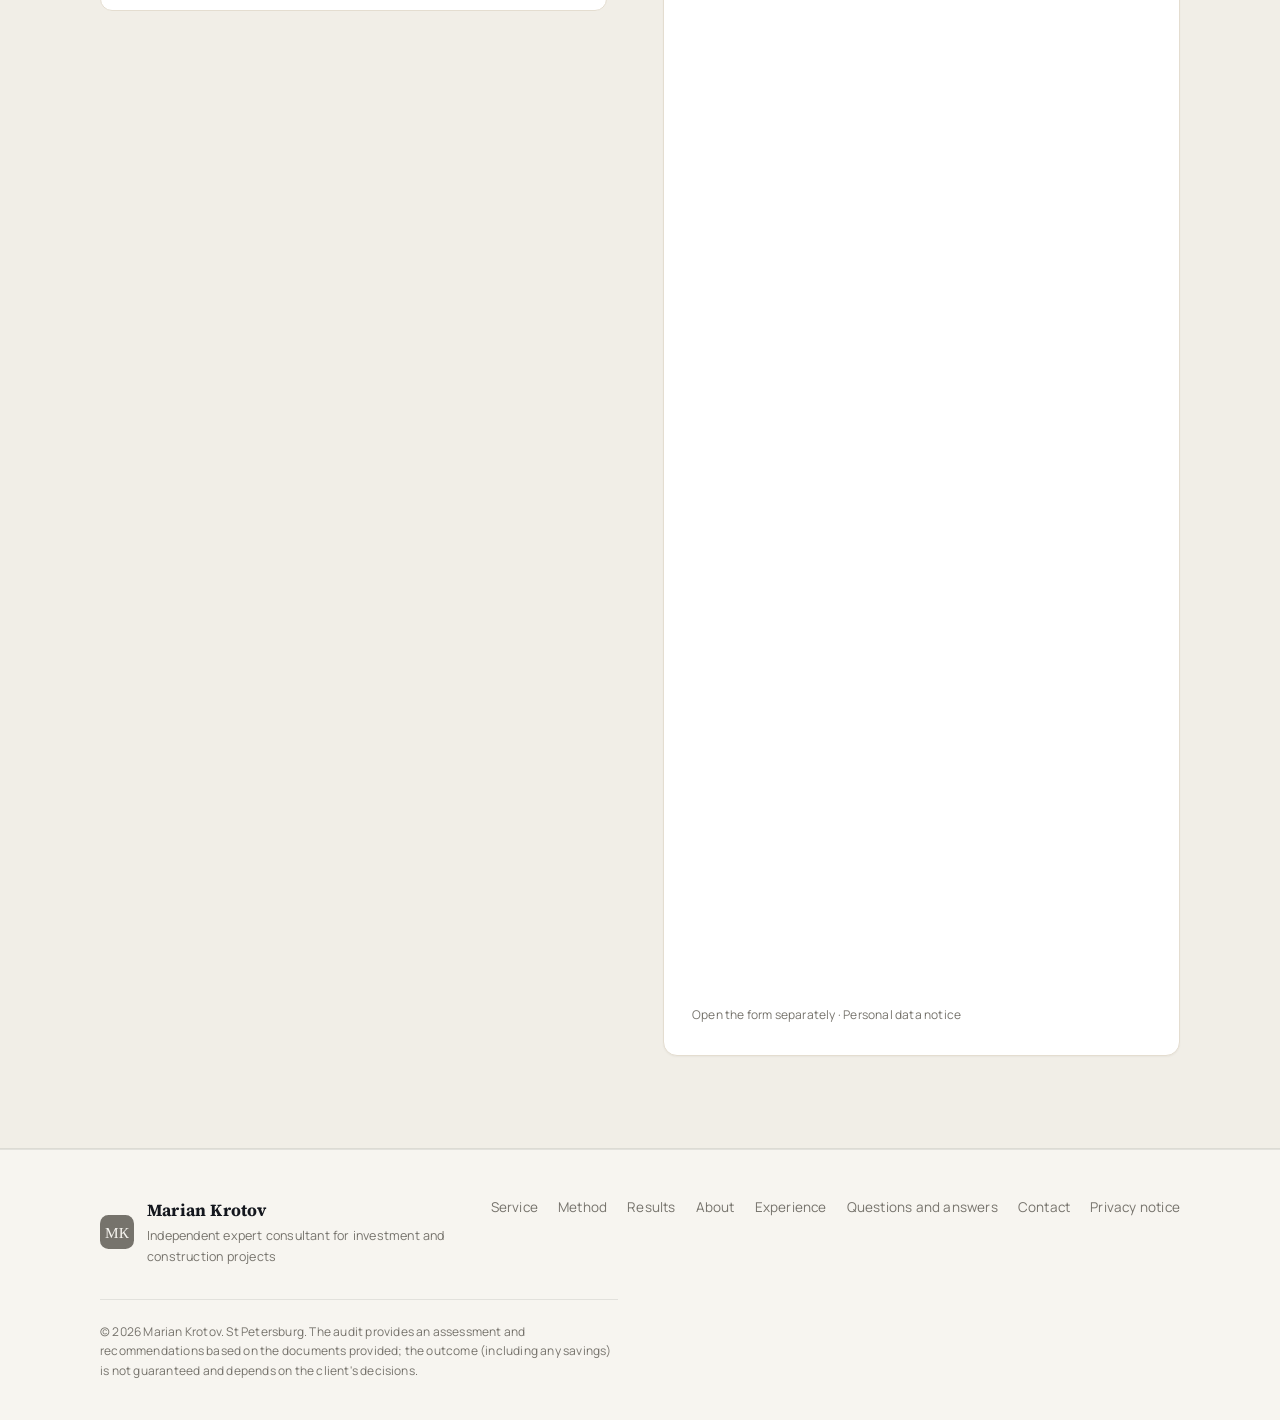
==== commit 387715b9: "Clarify Telegram contact and form theme" ====
--- a/site/en/index.html
+++ b/site/en/index.html
@@ -881,7 +881,7 @@
           <span class="channel-ico">
             <svg viewBox="0 0 24 24" width="19" height="19" fill="none" stroke="currentColor" stroke-width="1.8" stroke-linecap="round" stroke-linejoin="round" aria-hidden="true"><path d="m22 2-7 20-4-9-9-4Z"/><path d="M22 2 11 13"/></svg>
           </span>
-          <span class="channel-body"><em class="mono-label">Telegram — main channel</em><strong>@Mark0nya</strong></span>
+          <span class="channel-body"><em class="mono-label">Telegram — personal account</em><strong>@Mark0nya</strong></span>
           <svg class="channel-arrow" viewBox="0 0 24 24" width="16" height="16" fill="none" stroke="currentColor" stroke-width="2" stroke-linecap="round" stroke-linejoin="round" aria-hidden="true"><path d="M5 12h14M12 5l7 7-7 7"/></svg>
         </a>
         <a class="channel" href="mailto:krotovmarik@gmail.com">
@@ -905,7 +905,7 @@
         <h3>Briefly tell me about your project</h3>
         <p class="form-note">Responses are stored in Yandex Forms, where I review them in a table. Relevant inquiries can be entered into Bitrix24 CRM manually.</p>
         <script src="https://forms.yandex.ru/_static/embed.js"></script>
-        <iframe src="https://forms.yandex.ru/u/6afe0e089029027820c3f6ec?iframe=1" frameborder="0" name="ya-form-6afe0e089029027820c3f6ec" title="Website inquiry form" width="650" height="1100" loading="lazy" style="display:block;width:100%;height:1100px;border:0"></iframe>
+        <iframe class="yandex-form-frame" src="https://forms.yandex.ru/u/6afe0e089029027820c3f6ec?iframe=1&amp;theme=light-hc" frameborder="0" name="ya-form-6afe0e089029027820c3f6ec" title="Website inquiry form" width="650" height="1100" loading="lazy"></iframe>
         <p class="form-note"><a href="https://forms.yandex.ru/u/6afe0e089029027820c3f6ec" target="_blank" rel="noopener noreferrer">Open the form separately</a> · <a href="/en/privacy/">Personal data notice</a></p>
       </div>
     </div>
--- a/site/assets/styles.css
+++ b/site/assets/styles.css
@@ -145,27 +145,31 @@
 .header-inner {
   display: flex;
   align-items: center;
-  gap: 22px;
+  gap: 20px;
   min-height: var(--header-h);
-}
-
-.brand { display: flex; align-items: center; gap: 12px; margin-right: auto; flex: 0 1 auto; min-width: 0; }
+  max-width: 1360px;
+}
+
+.brand { display: flex; align-items: center; gap: 12px; margin-right: 0; flex: 0 0 300px; min-width: 0; }
 .brand-mark { color: var(--accent); flex: none; }
-.brand-text { display: flex; flex-direction: column; line-height: 1.25; }
+.brand-text { display: flex; flex-direction: column; gap: 2px; line-height: 1.25; min-width: 0; }
 .brand-text strong {
   font-family: var(--font-display);
   font-size: 17px;
   font-weight: 600;
   letter-spacing: -.01em;
+  white-space: nowrap;
 }
 .brand-text em {
   font-style: normal;
   font-size: 11.5px;
   color: var(--muted);
   letter-spacing: .02em;
-}
-
-.nav { display: flex; align-items: center; gap: 22px; flex: none; }
+  max-width: 246px;
+  line-height: 1.35;
+}
+
+.nav { display: flex; align-items: center; gap: 16px; flex: none; }
 .nav a {
   font-size: 14px;
   color: var(--ink-2);
@@ -1095,6 +1099,21 @@
   font-size: 12px;
   color: var(--muted);
   line-height: 1.55;
+}
+
+
+/* Yandex Forms embed */
+.yandex-form-frame {
+  display: block;
+  width: 100%;
+  min-height: 1080px;
+  border: 0;
+  border-radius: 10px;
+  background: #fff;
+  color-scheme: light;
+}
+@media (max-width: 640px) {
+  .yandex-form-frame { min-height: 1320px; }
 }
 
 /* ---------------------------------- Footer --------------------------------- */
@@ -1143,6 +1162,13 @@
 }
 
 /* -------------------------------- Responsive -------------------------------- */
+@media (max-width: 1280px) {
+  .nav { display: none; }
+  .nav-toggle { display: grid; }
+  .header-cta { display: none; }
+  .mobile-nav.is-open { display: flex; }
+}
+
 @media (max-width: 1080px) {
   .nav { display: none; }
   .nav-toggle { display: grid; }
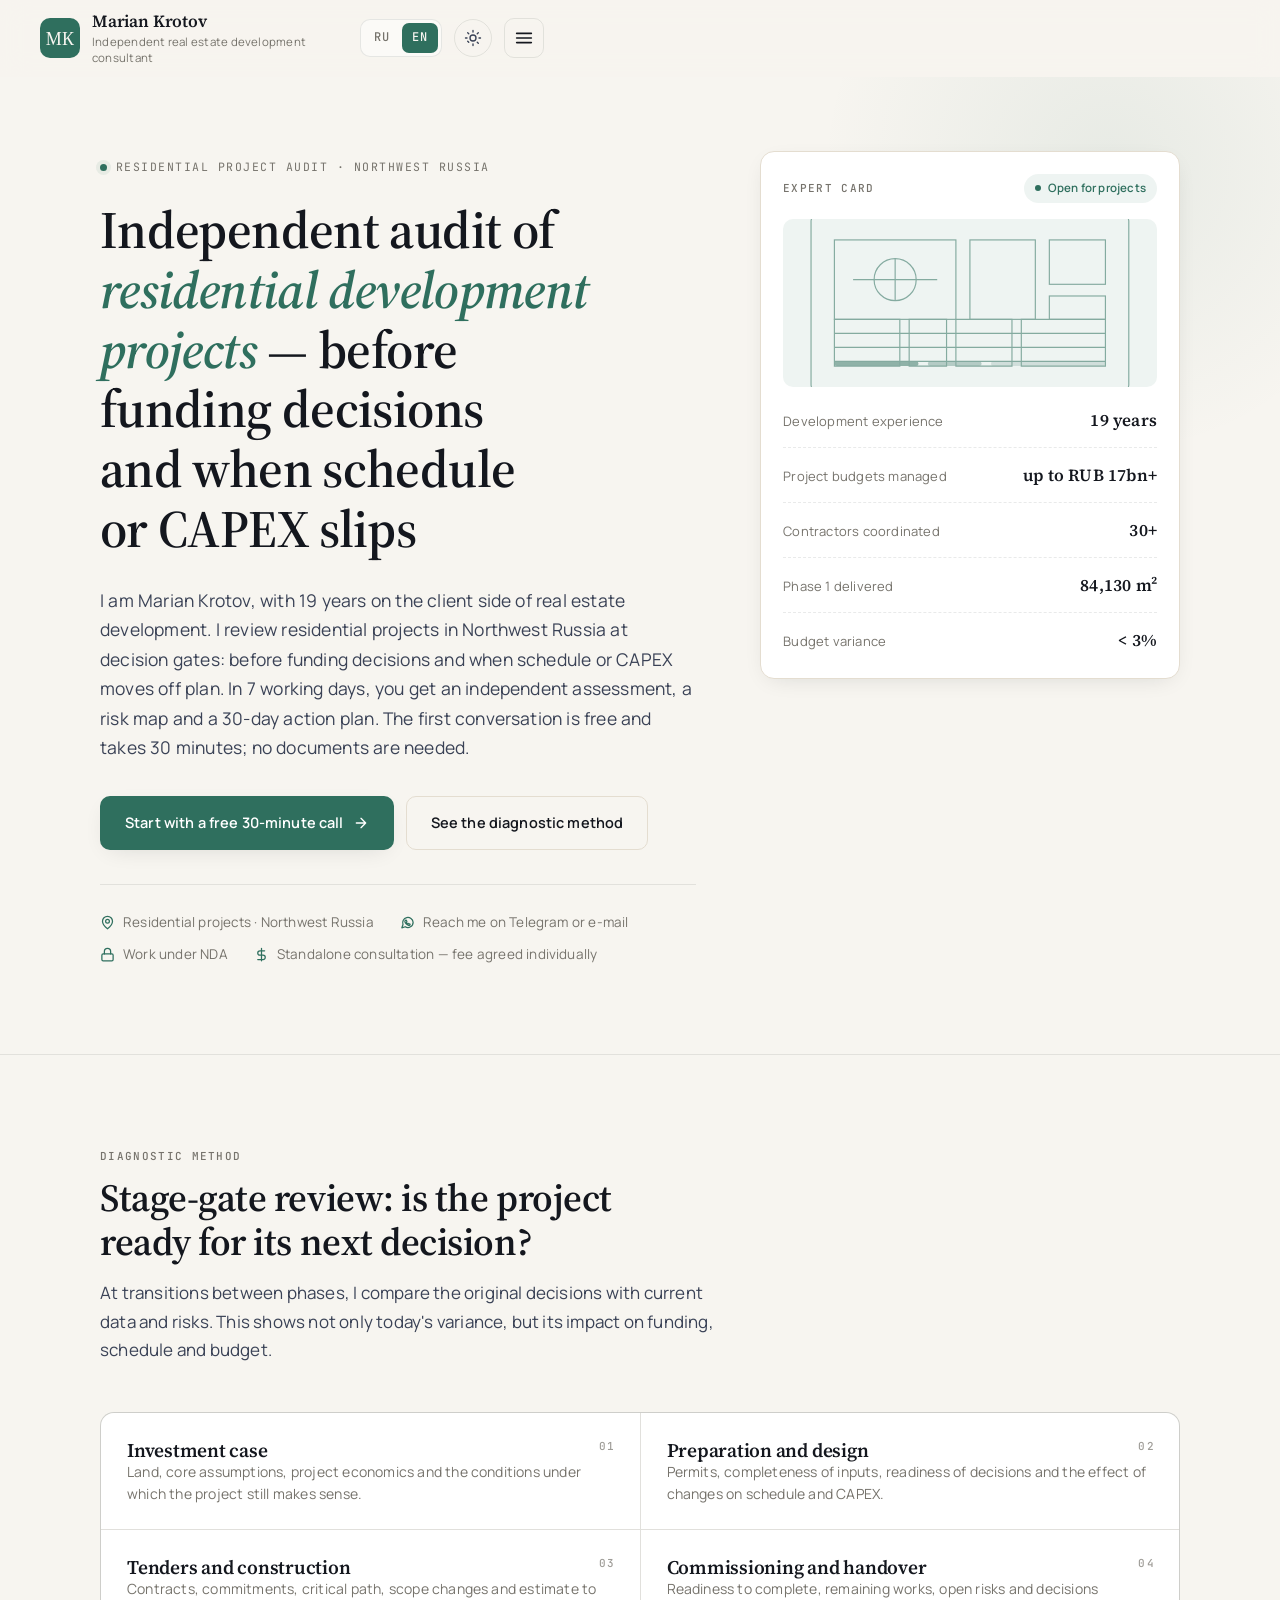
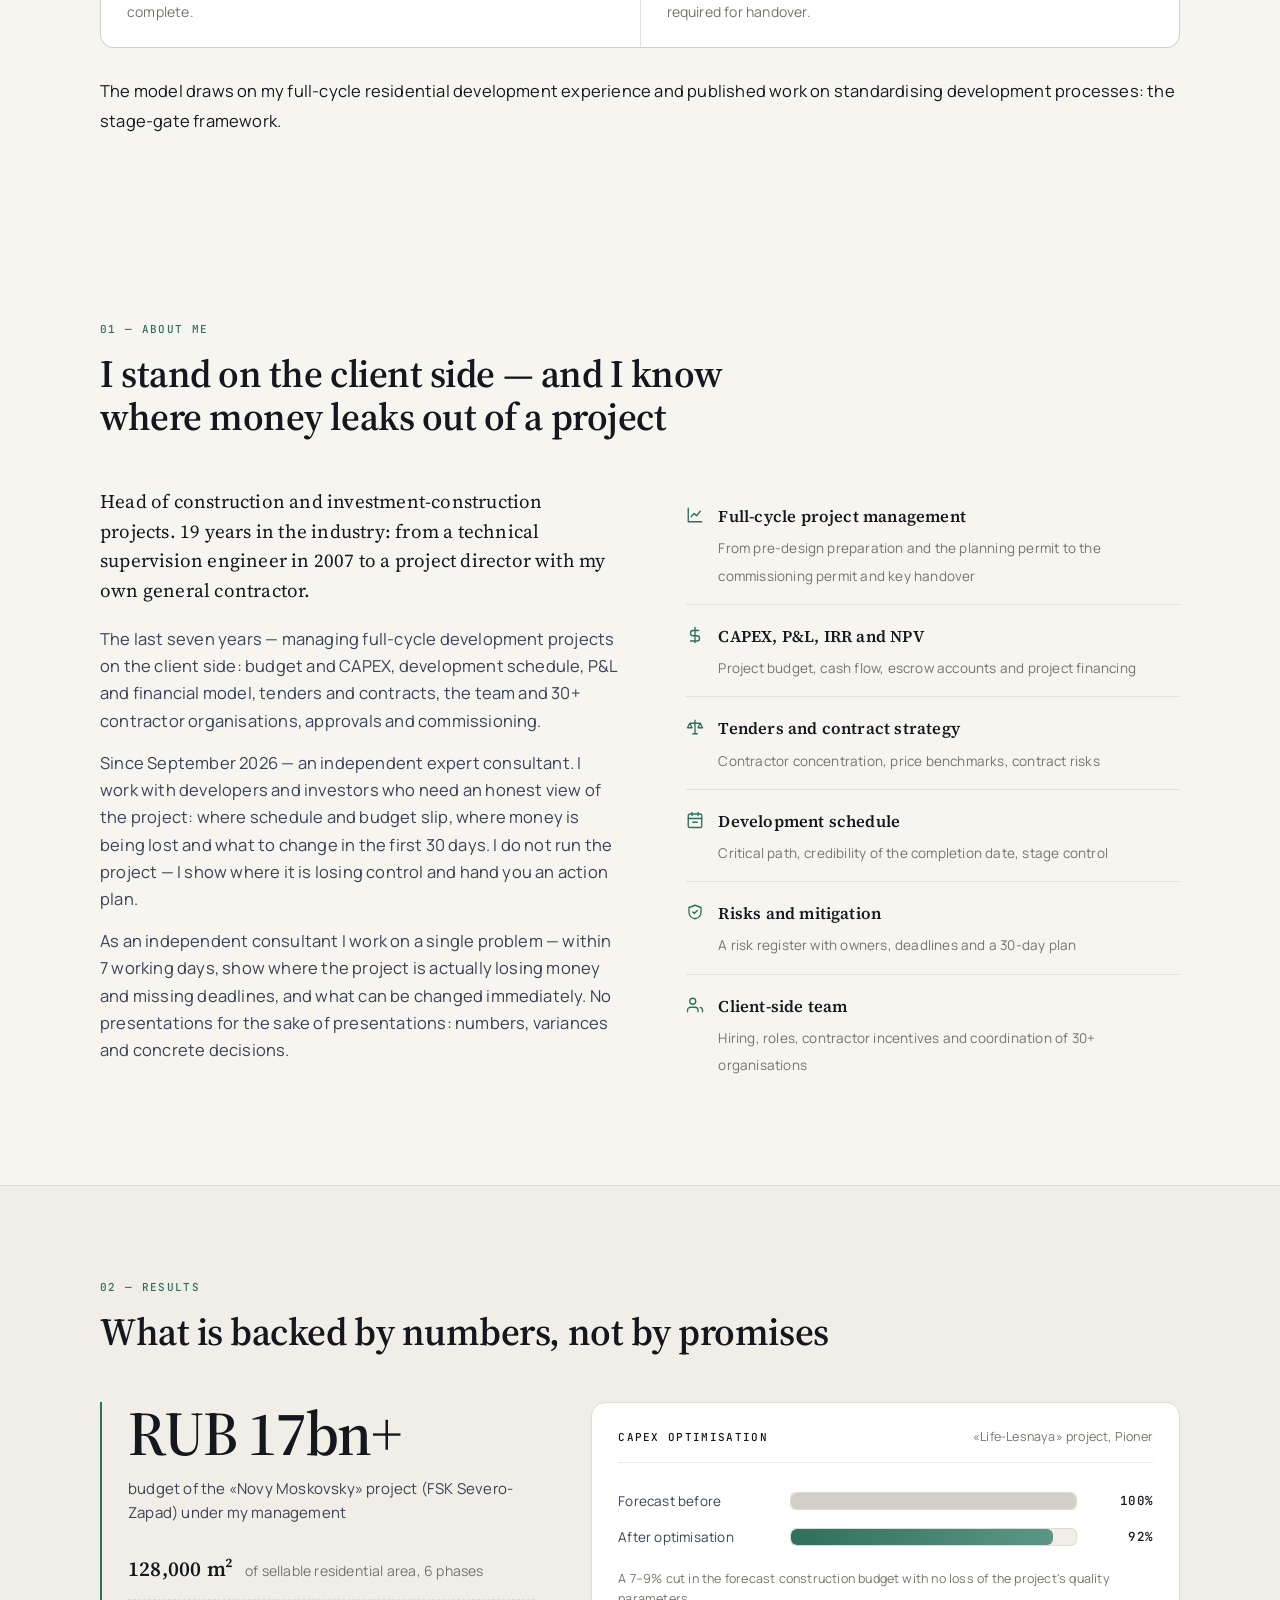
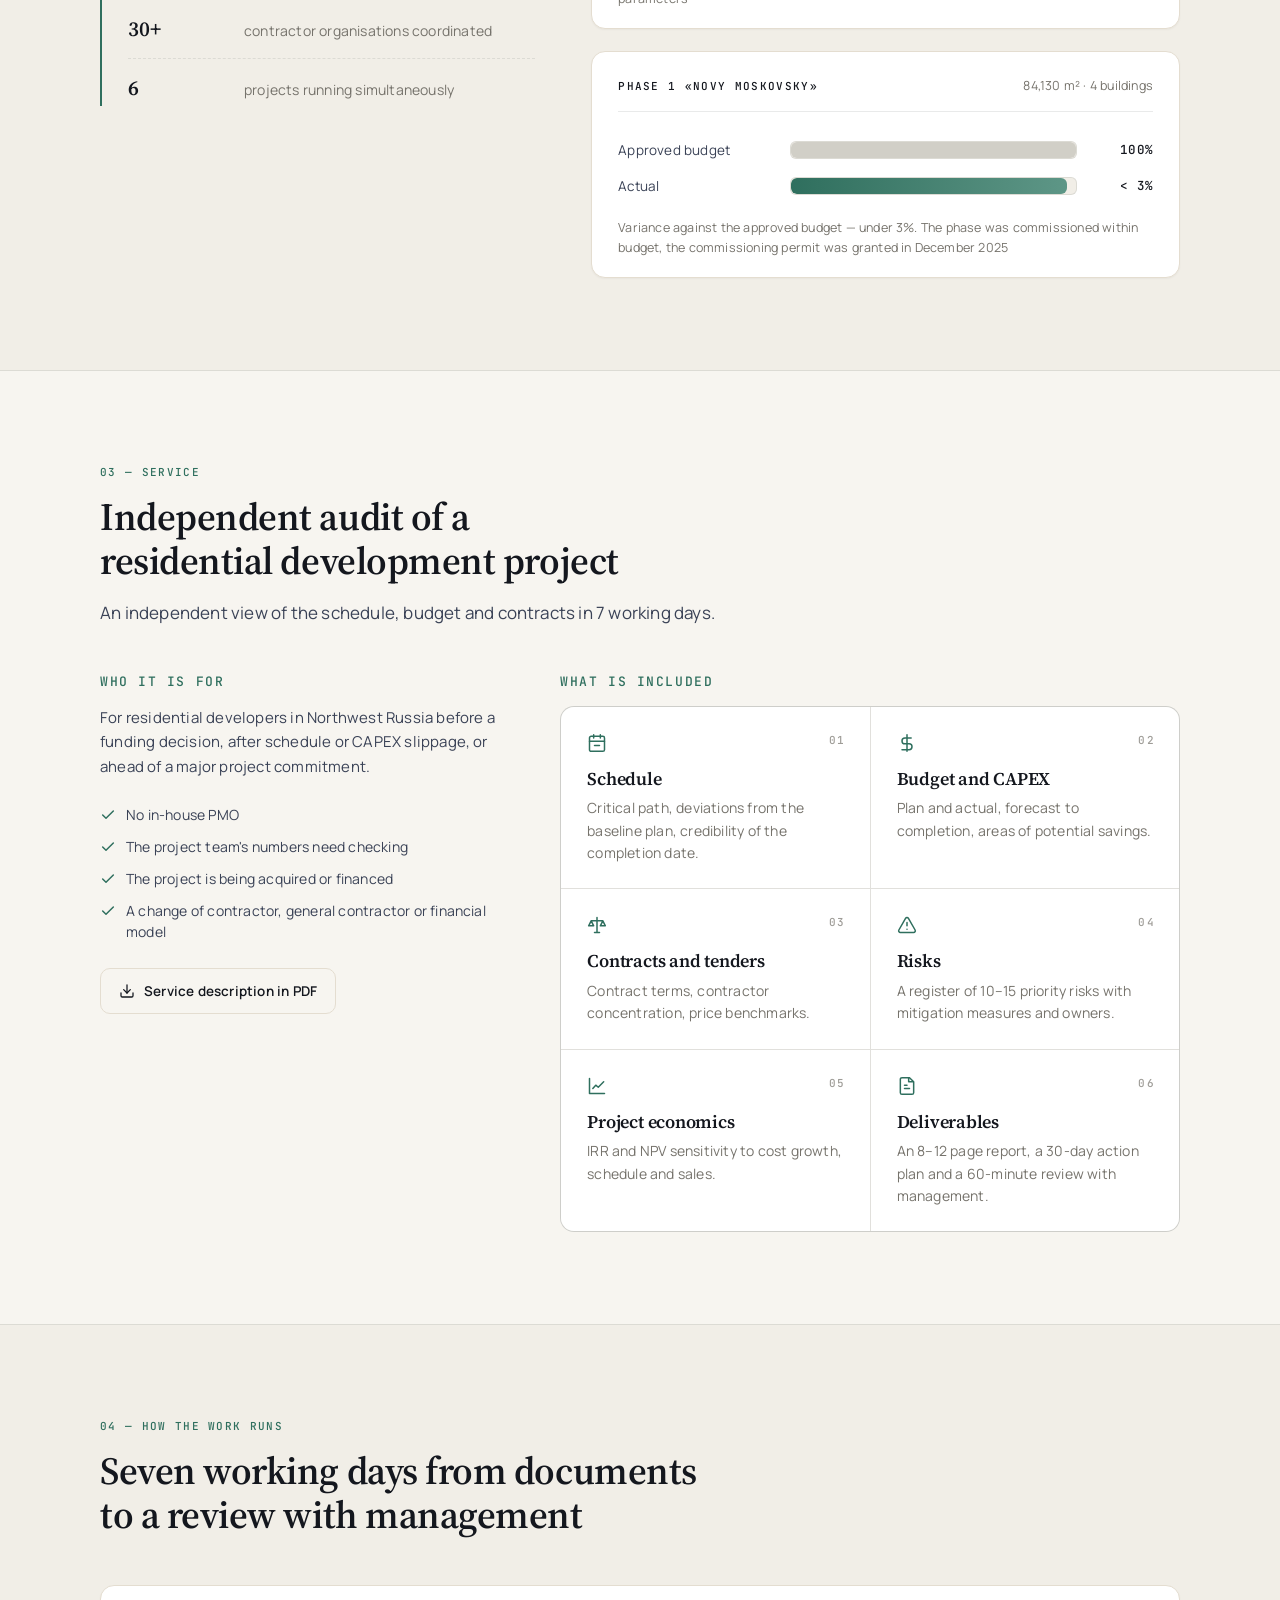
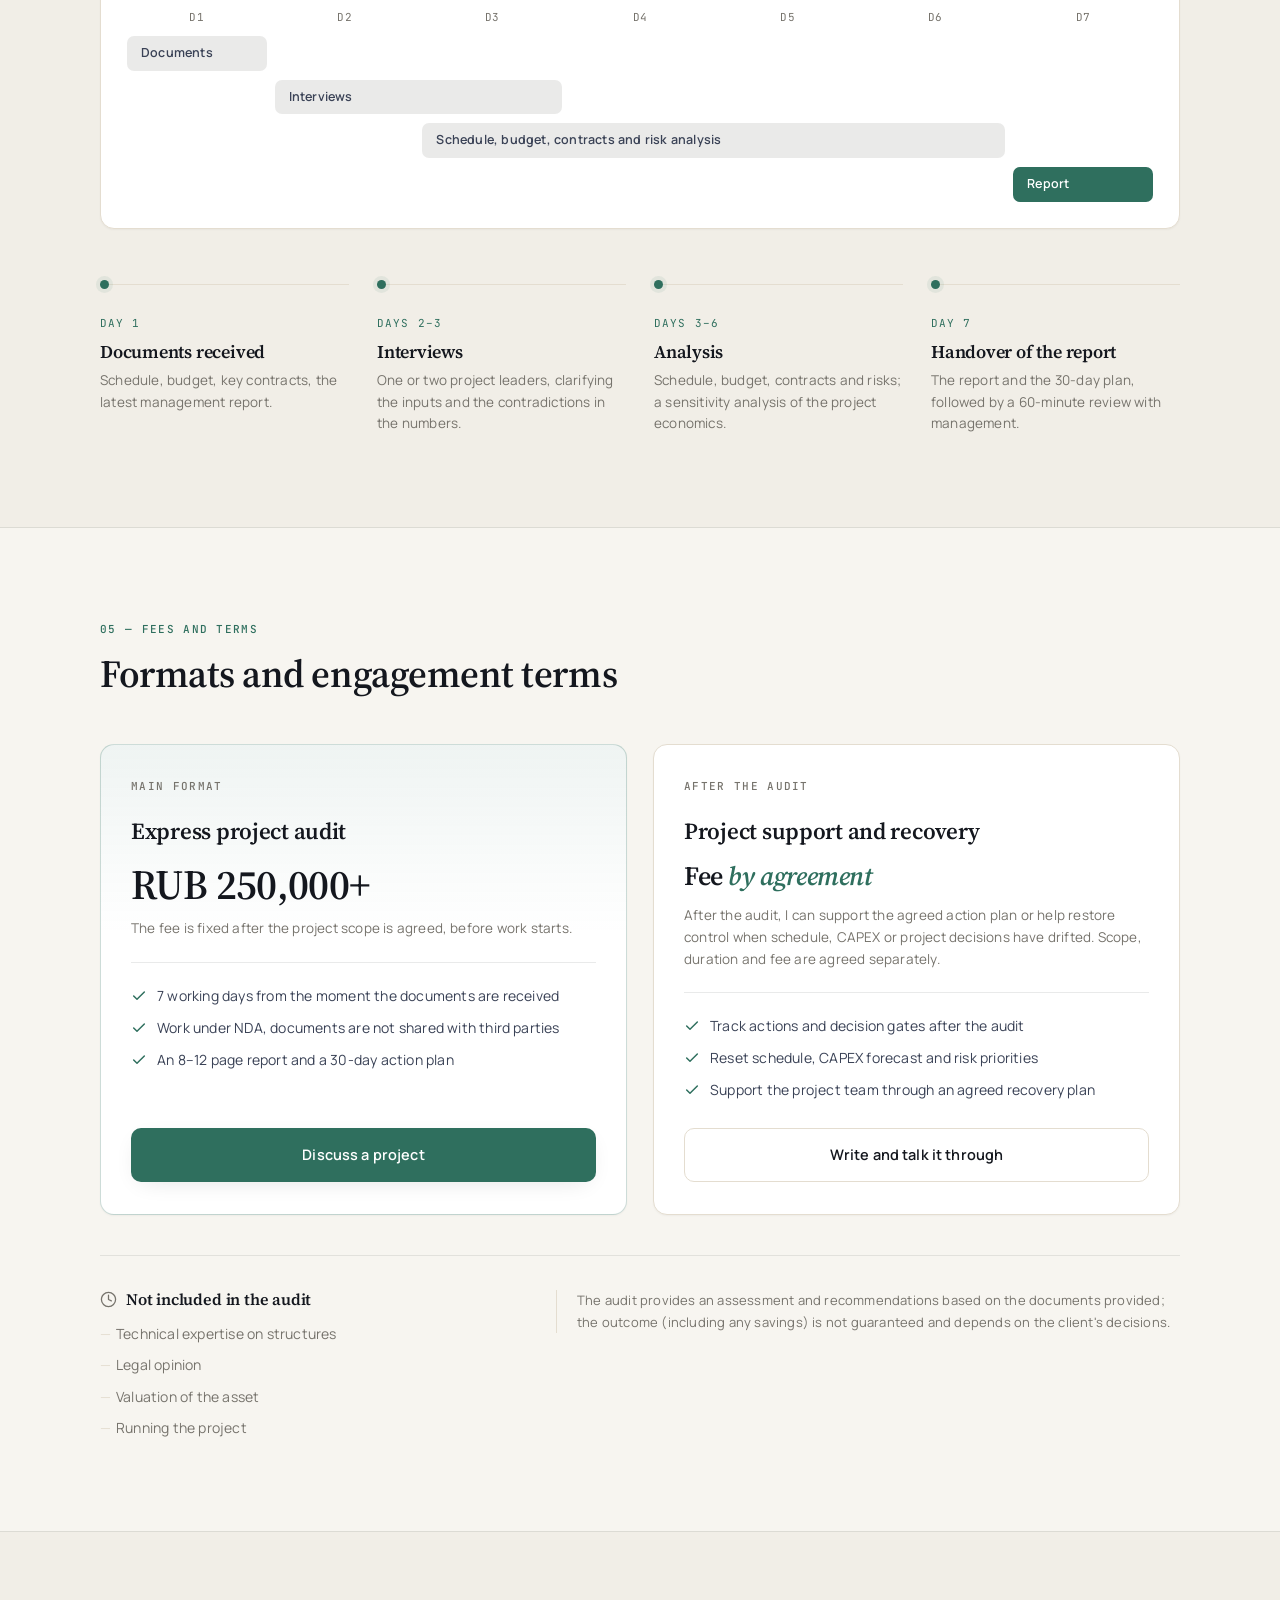
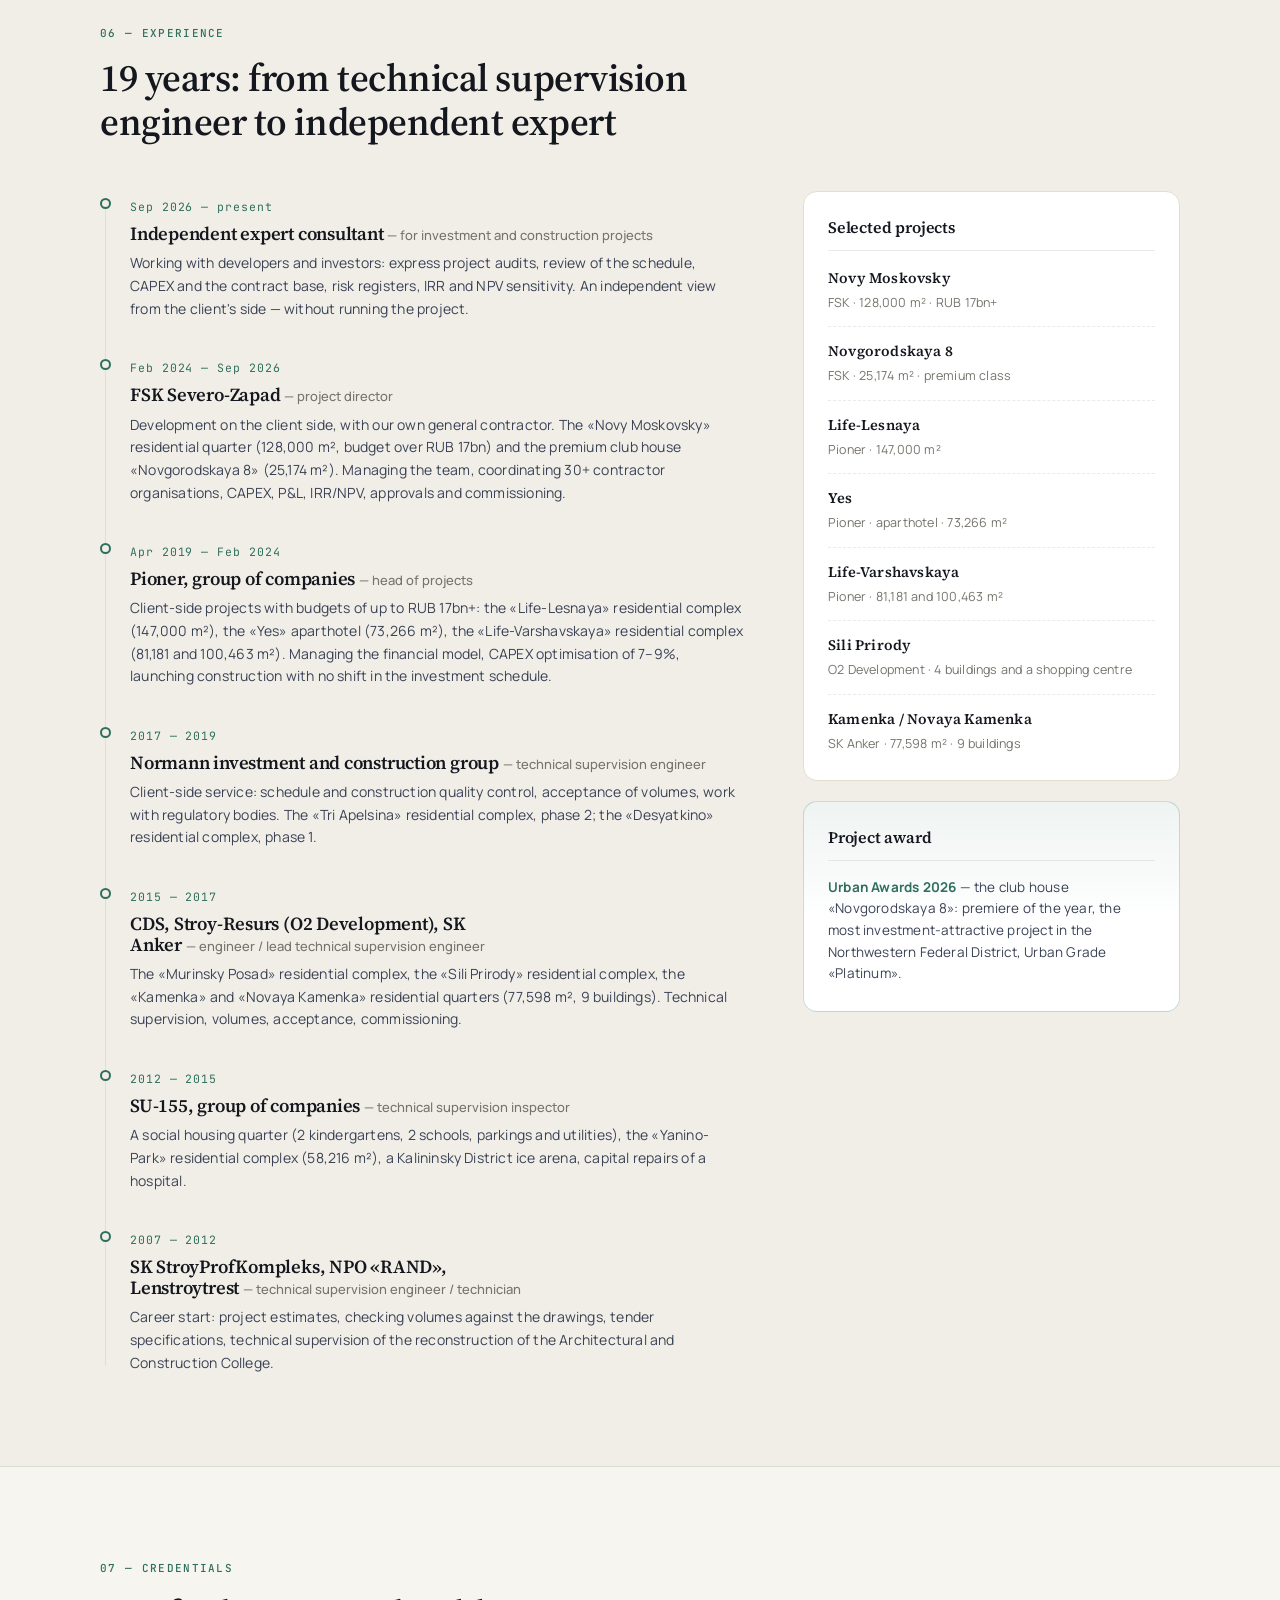
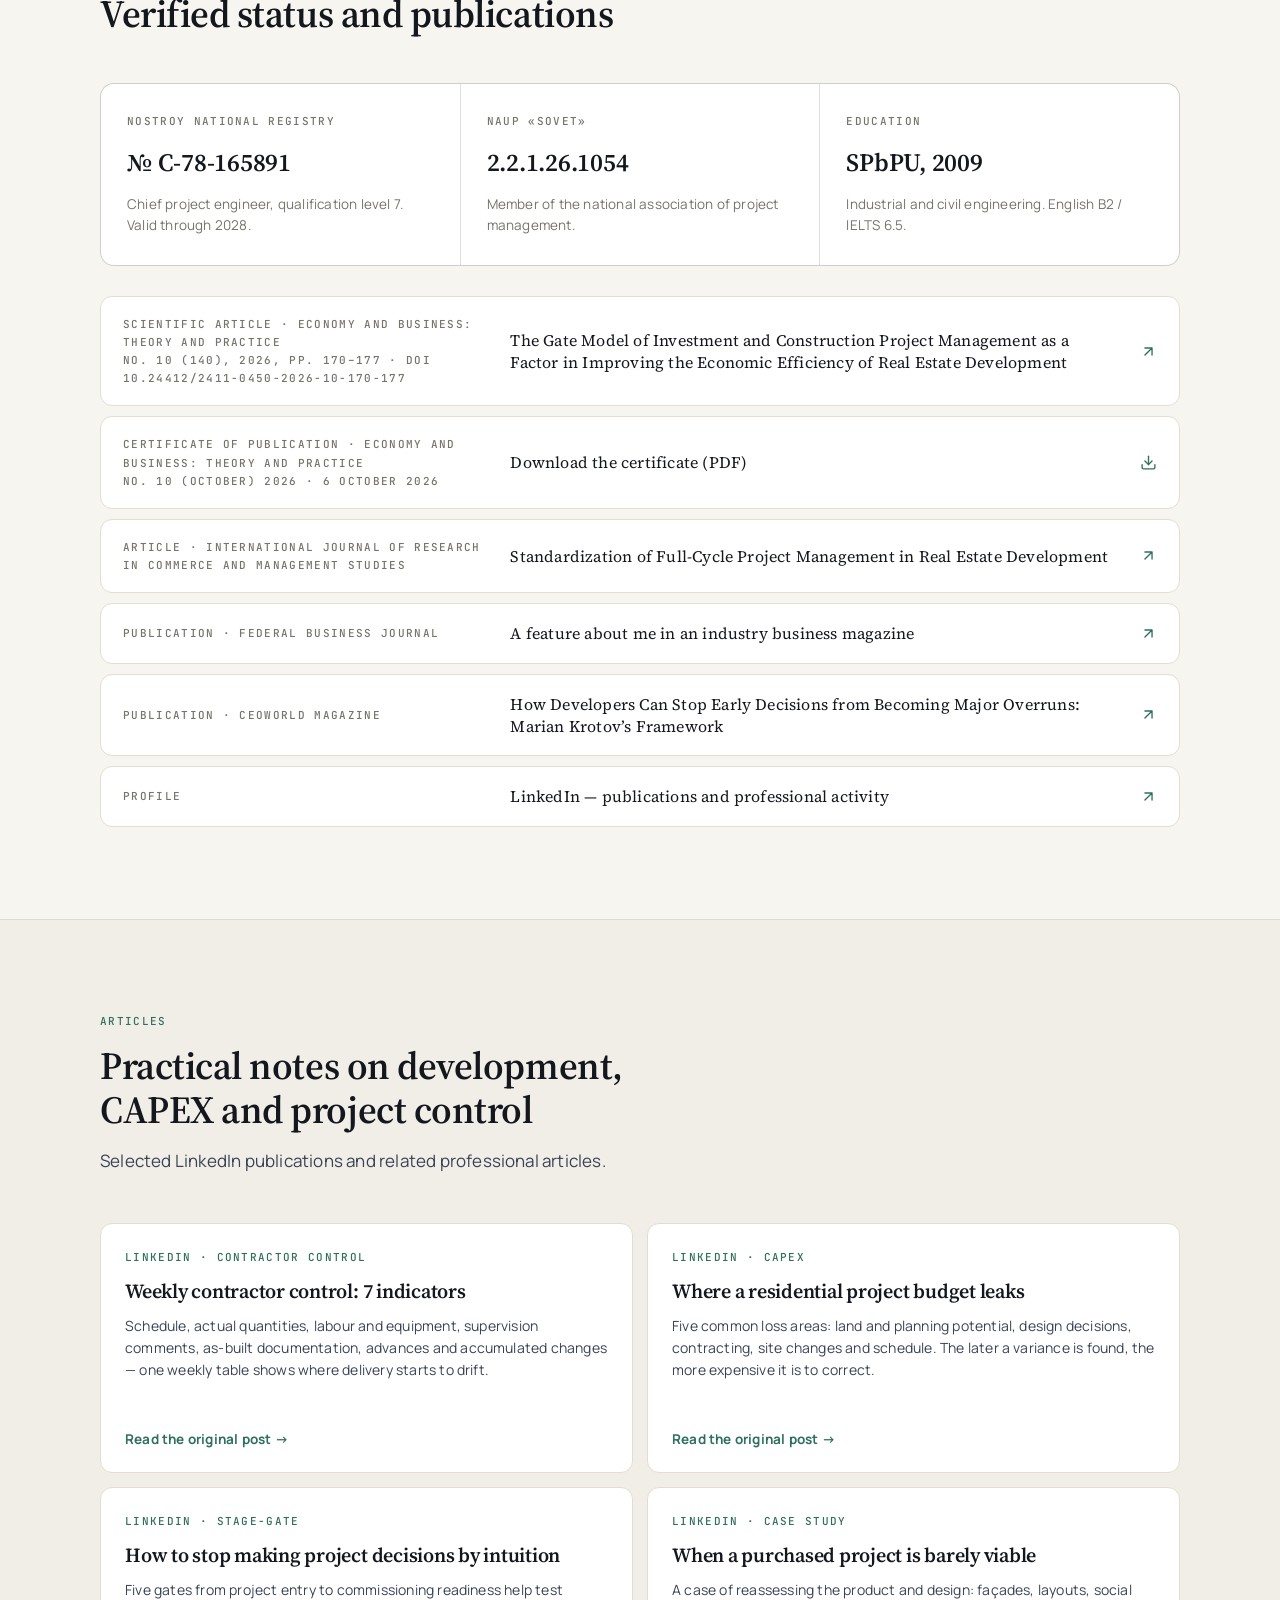
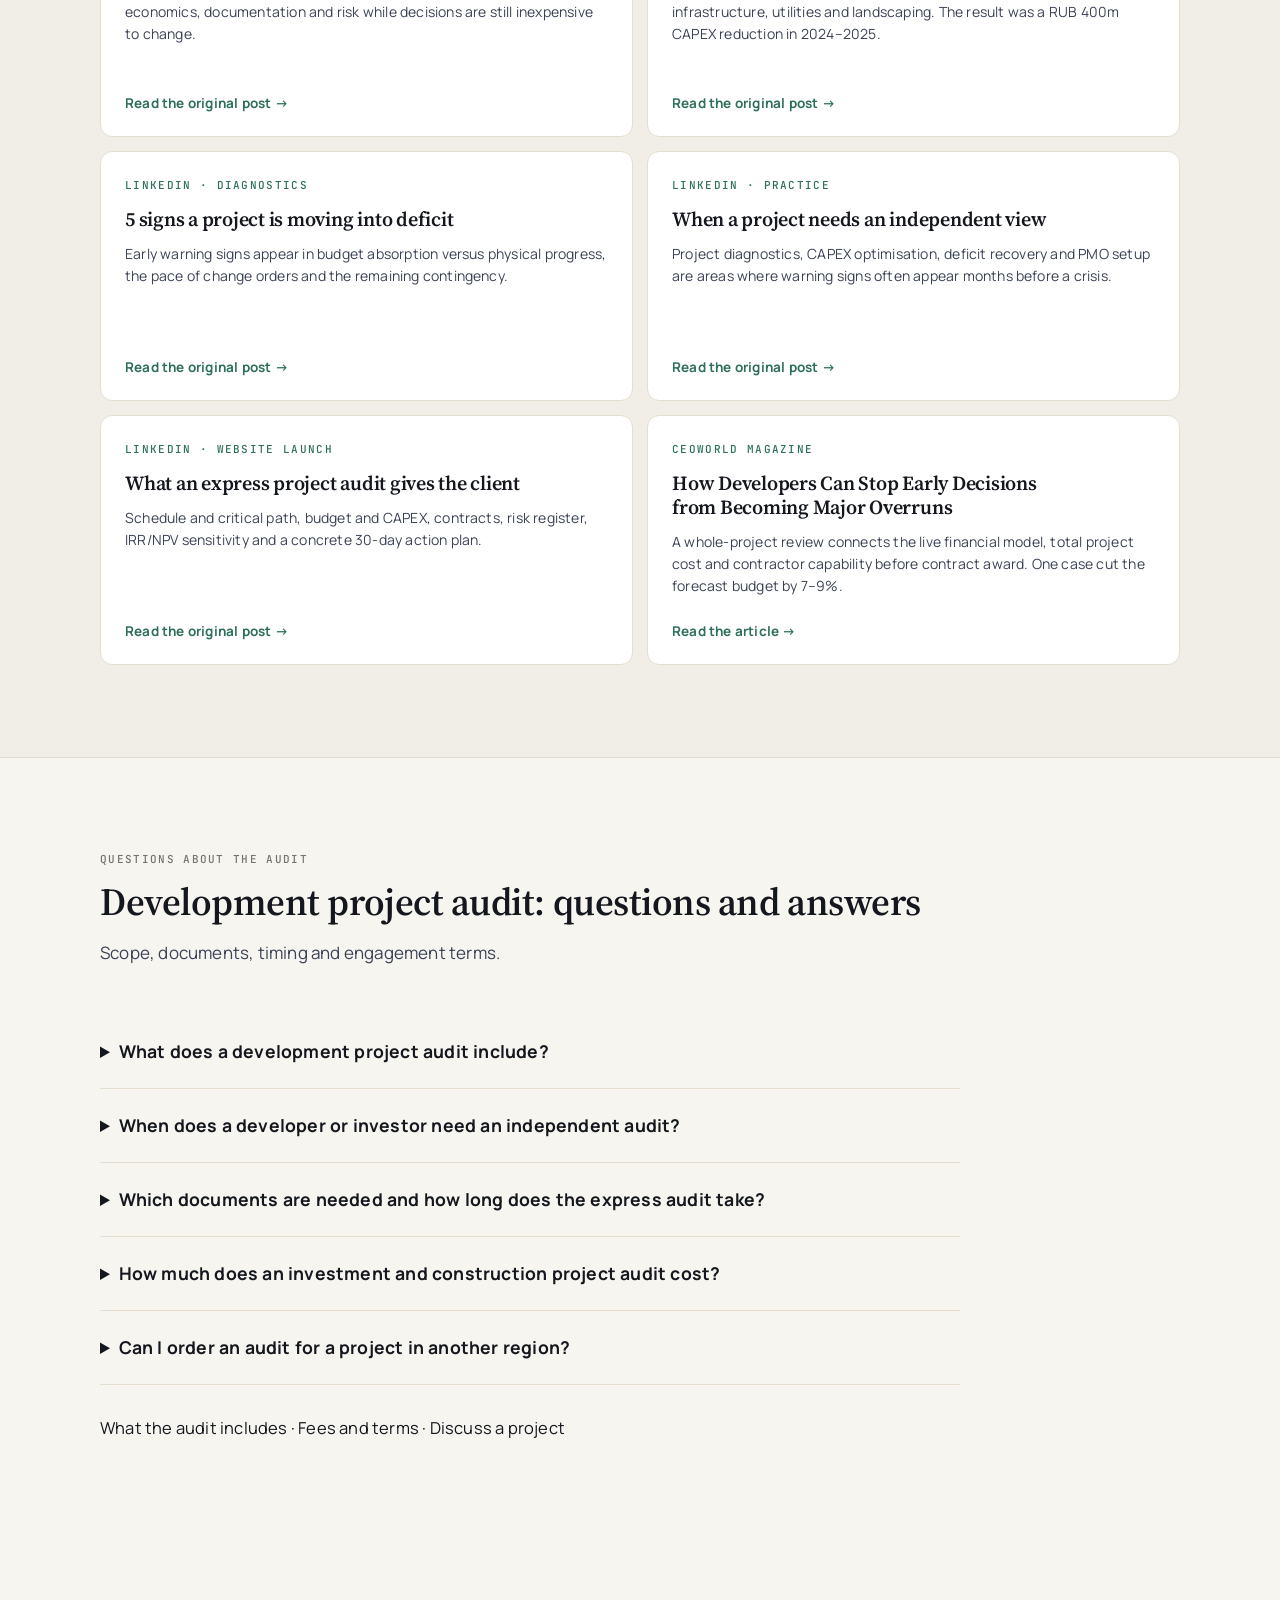
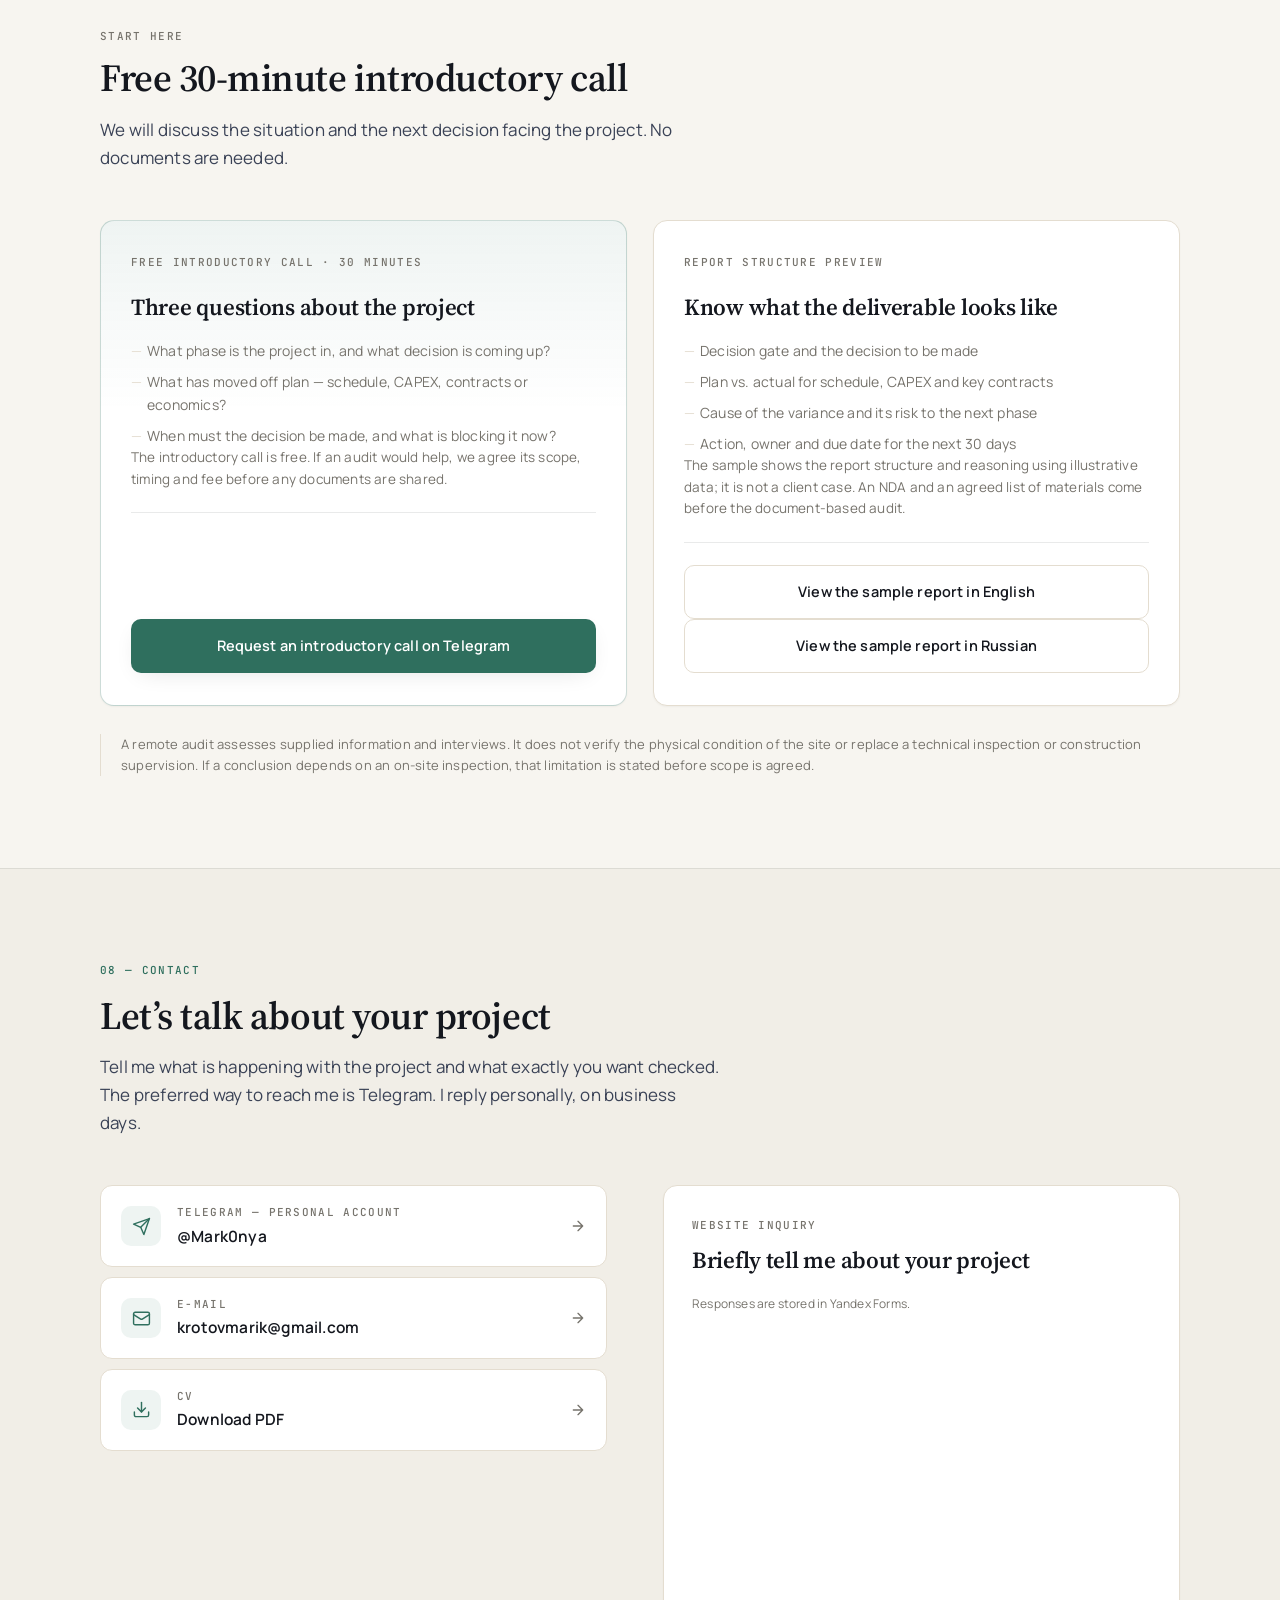
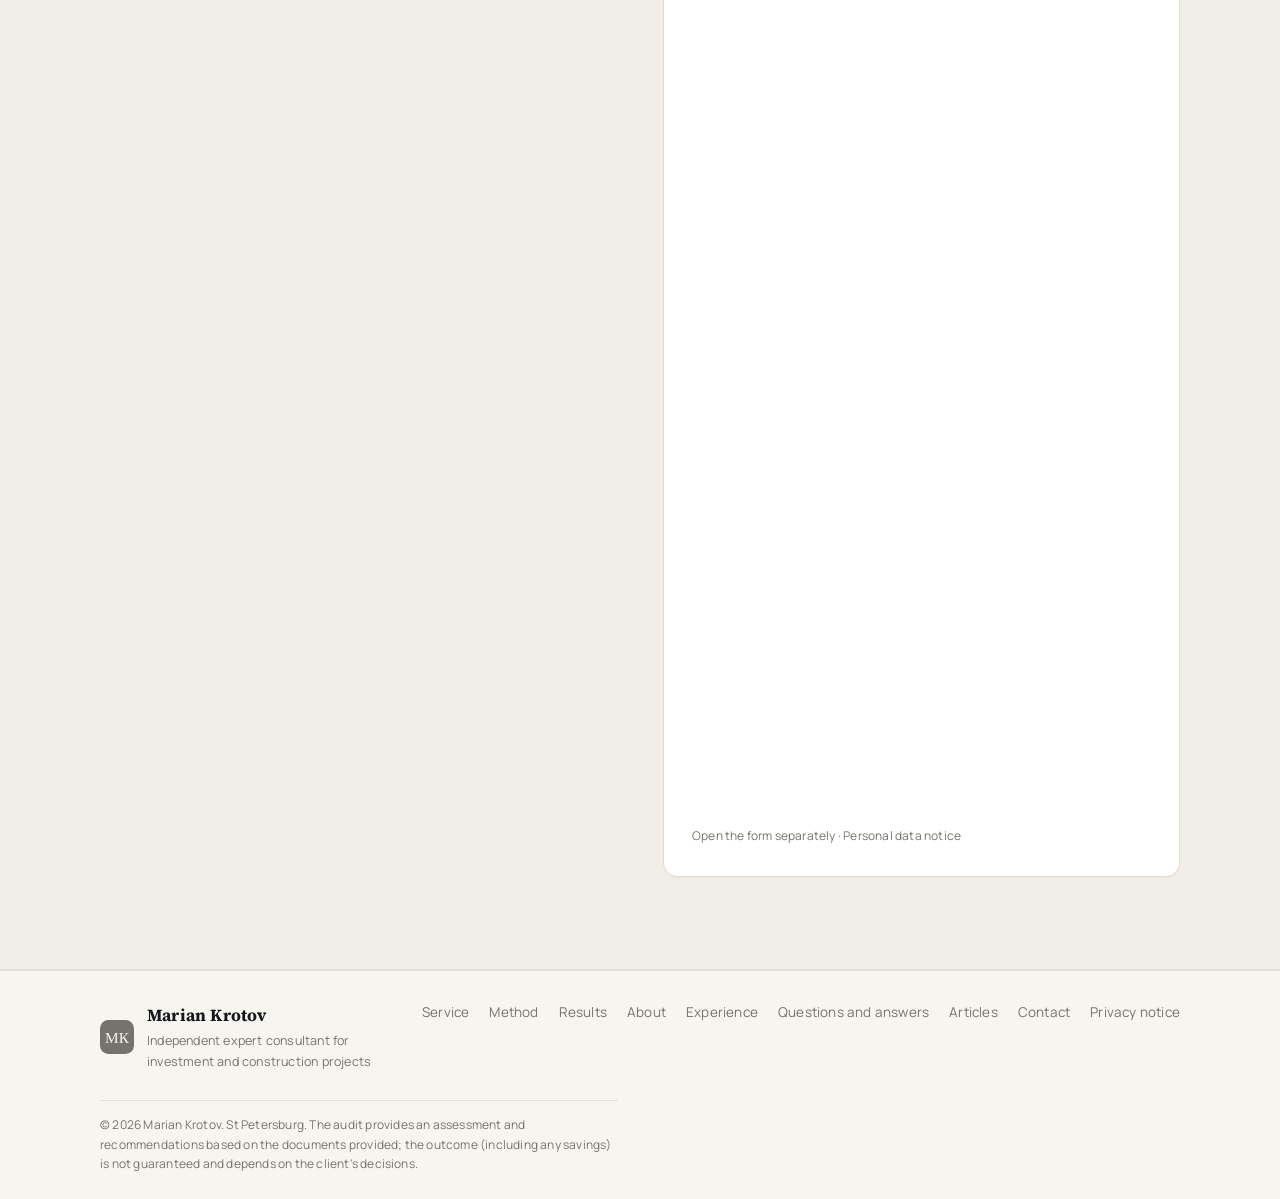
==== commit 4fd0e615: "feat: add articles section and compact footer" ====
--- a/site/en/index.html
+++ b/site/en/index.html
@@ -239,6 +239,7 @@
       <a href="#about">About</a>
       <a href="#experience">Experience</a>
       <a href="#credentials">Credentials</a>
+      <a href="#articles">Articles</a>
     </nav>
 
     <div class="header-actions">
@@ -265,6 +266,7 @@
       <a href="#about">About</a>
       <a href="#experience">Experience</a>
       <a href="#credentials">Credentials</a>
+      <a href="#articles">Articles</a>
       <a href="#faq">Questions and answers</a>
       <a href="#contact">Contact</a>
     </nav>
@@ -795,6 +797,27 @@
   </div>
 </section>
 
+<!-- ======================= ARTICLES ======================= -->
+<section class="section section-alt" id="articles" aria-labelledby="articles-title">
+  <div class="container">
+    <div class="section-head">
+      <p class="section-index mono-label">Articles</p>
+      <h2 id="articles-title" class="reveal">Practical notes on development, CAPEX and project control</h2>
+      <p class="section-lead reveal">Selected LinkedIn publications and related professional articles.</p>
+    </div>
+    <div class="article-grid">
+      <article class="article-card reveal"><p class="article-meta mono-label">LinkedIn · contractor control</p><h3>Weekly contractor control: 7 indicators</h3><p>Schedule, actual quantities, labour and equipment, supervision comments, as-built documentation, advances and accumulated changes — one weekly table shows where delivery starts to drift.</p><a class="article-link" href="https://www.linkedin.com/posts/marian-krotov-8963a182_%D0%B4%D0%B5%D0%B2%D0%B5%D0%BB%D0%BE%D0%BF%D0%BC%D0%B5%D0%BD%D1%82-%D1%83%D0%BF%D1%80%D0%B0%D0%B2%D0%BB%D0%B5%D0%BD%D0%B8%D0%B5%D0%BF%D1%80%D0%BE%D0%B5%D0%BA%D1%82%D0%B0%D0%BC%D0%B8-%D0%BF%D0%BE%D0%B4%D1%80%D1%8F%D0%B4%D1%87%D0%B8%D0%BA%D0%B8-activity-7529061607780540416-LaC6" target="_blank" rel="noopener noreferrer">Read the original post →</a></article>
+      <article class="article-card reveal" style="--d:.04s"><p class="article-meta mono-label">LinkedIn · CAPEX</p><h3>Where a residential project budget leaks</h3><p>Five common loss areas: land and planning potential, design decisions, contracting, site changes and schedule. The later a variance is found, the more expensive it is to correct.</p><a class="article-link" href="https://www.linkedin.com/posts/marian-krotov-8963a182_%D0%B4%D0%B5%D0%B2%D0%B5%D0%BB%D0%BE%D0%BF%D0%BC%D0%B5%D0%BD%D1%82-capex-%D1%83%D0%BF%D1%80%D0%B0%D0%B2%D0%BB%D0%B5%D0%BD%D0%B8%D0%B5%D0%BF%D1%80%D0%BE%D0%B5%D0%BA%D1%82%D0%B0%D0%BC%D0%B8-activity-7528702958407131136-Wr_c" target="_blank" rel="noopener noreferrer">Read the original post →</a></article>
+      <article class="article-card reveal"><p class="article-meta mono-label">LinkedIn · stage-gate</p><h3>How to stop making project decisions by intuition</h3><p>Five gates from project entry to commissioning readiness help test economics, documentation and risk while decisions are still inexpensive to change.</p><a class="article-link" href="https://www.linkedin.com/posts/marian-krotov-8963a182_%D0%B4%D0%B5%D0%B2%D0%B5%D0%BB%D0%BE%D0%BF%D0%BC%D0%B5%D0%BD%D1%82-%D1%83%D0%BF%D1%80%D0%B0%D0%B2%D0%BB%D0%B5%D0%BD%D0%B8%D0%B5%D0%BF%D1%80%D0%BE%D0%B5%D0%BA%D1%82%D0%B0%D0%BC%D0%B8-stagegate-activity-7528364958053507072-wcgK" target="_blank" rel="noopener noreferrer">Read the original post →</a></article>
+      <article class="article-card reveal" style="--d:.04s"><p class="article-meta mono-label">LinkedIn · case study</p><h3>When a purchased project is barely viable</h3><p>A case of reassessing the product and design: façades, layouts, social infrastructure, utilities and landscaping. The result was a RUB 400m CAPEX reduction in 2024–2025.</p><a class="article-link" href="https://www.linkedin.com/posts/marian-krotov-8963a182_%D0%B4%D0%B5%D0%B2%D0%B5%D0%BB%D0%BE%D0%BF%D0%BC%D0%B5%D0%BD%D1%82-%D1%83%D0%BF%D1%80%D0%B0%D0%B2%D0%BB%D0%B5%D0%BD%D0%B8%D0%B5%D0%BF%D1%80%D0%BE%D0%B5%D0%BA%D1%82%D0%B0%D0%BC%D0%B8-capex-activity-7525094477066027008-IN93" target="_blank" rel="noopener noreferrer">Read the original post →</a></article>
+      <article class="article-card reveal"><p class="article-meta mono-label">LinkedIn · diagnostics</p><h3>5 signs a project is moving into deficit</h3><p>Early warning signs appear in budget absorption versus physical progress, the pace of change orders and the remaining contingency.</p><a class="article-link" href="https://www.linkedin.com/posts/marian-krotov-8963a182_%D0%B4%D0%B5%D0%B2%D0%B5%D0%BB%D0%BE%D0%BF%D0%BC%D0%B5%D0%BD%D1%82-%D1%83%D0%BF%D1%80%D0%B0%D0%B2%D0%BB%D0%B5%D0%BD%D0%B8%D0%B5%D0%BF%D1%80%D0%BE%D0%B5%D0%BA%D1%82%D0%B0%D0%BC%D0%B8-pmo-activity-7524063285906903040-k04G" target="_blank" rel="noopener noreferrer">Read the original post →</a></article>
+      <article class="article-card reveal" style="--d:.04s"><p class="article-meta mono-label">LinkedIn · practice</p><h3>When a project needs an independent view</h3><p>Project diagnostics, CAPEX optimisation, deficit recovery and PMO setup are areas where warning signs often appear months before a crisis.</p><a class="article-link" href="https://www.linkedin.com/posts/marian-krotov-8963a182_%D0%B4%D0%B5%D0%B2%D0%B5%D0%BB%D0%BE%D0%BF%D0%BC%D0%B5%D0%BD%D1%82-%D1%83%D0%BF%D1%80%D0%B0%D0%B2%D0%BB%D0%B5%D0%BD%D0%B8%D0%B5%D0%BF%D1%80%D0%BE%D0%B5%D0%BA%D1%82%D0%B0%D0%BC%D0%B8-pmo-activity-7523467280685424640-xI30" target="_blank" rel="noopener noreferrer">Read the original post →</a></article>
+      <article class="article-card reveal"><p class="article-meta mono-label">LinkedIn · website launch</p><h3>What an express project audit gives the client</h3><p>Schedule and critical path, budget and CAPEX, contracts, risk register, IRR/NPV sensitivity and a concrete 30-day action plan.</p><a class="article-link" href="https://www.linkedin.com/posts/marian-krotov-8963a182_%D0%B0%D1%83%D0%B4%D0%B8%D1%82-%D0%B4%D0%B5%D0%B2%D0%B5%D0%BB%D0%BE%D0%BF%D0%B5%D1%80%D1%81%D0%BA%D0%B8%D1%85-%D0%BF%D1%80%D0%BE%D0%B5%D0%BA%D1%82%D0%BE%D0%B2-%D0%BC%D0%B0%D1%80%D1%8C%D1%8F%D0%BD-%D0%BA%D1%80%D0%BE%D1%82%D0%BE%D0%B2-activity-7528039310273437696-ZrB8" target="_blank" rel="noopener noreferrer">Read the original post →</a></article>
+      <article class="article-card reveal" style="--d:.04s"><p class="article-meta mono-label">CEOWORLD Magazine</p><h3>How Developers Can Stop Early Decisions from Becoming Major Overruns</h3><p>A whole-project review connects the live financial model, total project cost and contractor capability before contract award. One case cut the forecast budget by 7–9%.</p><a class="article-link" href="https://ceoworld.biz/2026/11/06/how-developers-can-stop-early-decisions-from-becoming-major-overruns-marian-krotovs-framework/" target="_blank" rel="noopener noreferrer">Read the article →</a></article>
+    </div>
+  </div>
+</section>
+
 <!-- ======================= FAQ ======================= -->
 <section class="section" id="faq" aria-labelledby="faq-title">
   <div class="container">
@@ -903,7 +926,7 @@
       <div class="contact-form reveal ym-hide-content" style="--d:.08s">
         <p class="mono-label">Website inquiry</p>
         <h3>Briefly tell me about your project</h3>
-        <p class="form-note">Responses are stored in Yandex Forms, where I review them in a table. Relevant inquiries can be entered into Bitrix24 CRM manually.</p>
+        <p class="form-note">Responses are stored in Yandex Forms.</p>
         <script src="https://forms.yandex.ru/_static/embed.js"></script>
         <iframe class="yandex-form-frame" src="https://forms.yandex.ru/u/6afe0e089029027820c3f6ec?iframe=1&amp;theme=light-hc" frameborder="0" name="ya-form-6afe0e089029027820c3f6ec" title="Website inquiry form" width="650" height="1100" loading="lazy"></iframe>
         <p class="form-note"><a href="https://forms.yandex.ru/u/6afe0e089029027820c3f6ec" target="_blank" rel="noopener noreferrer">Open the form separately</a> · <a href="/en/privacy/">Personal data notice</a></p>
@@ -931,6 +954,7 @@
       <a href="#about">About</a>
       <a href="#experience">Experience</a>
       <a href="#faq">Questions and answers</a>
+      <a href="#articles">Articles</a>
       <a href="#contact">Contact</a>
       <a href="/en/privacy/">Privacy notice</a>
     </nav>
--- a/site/assets/styles.css
+++ b/site/assets/styles.css
@@ -1022,6 +1022,28 @@
 .pub-title { font-family: var(--font-display); font-size: 16px; line-height: 1.4; }
 .pub-list svg { color: var(--accent); }
 
+.article-grid {
+  display: grid;
+  grid-template-columns: repeat(2, minmax(0, 1fr));
+  gap: 14px;
+}
+.article-card {
+  display: flex;
+  flex-direction: column;
+  align-items: flex-start;
+  min-height: 250px;
+  padding: 24px 24px 22px;
+  background: var(--surface);
+  border: 1px solid var(--border);
+  border-radius: 12px;
+  transition: border-color .2s ease, transform .2s ease, box-shadow .25s ease;
+}
+.article-card:hover { border-color: var(--accent); transform: translateY(-2px); box-shadow: var(--shadow-sm); }
+.article-meta { margin: 0 0 12px; color: var(--accent); }
+.article-card h3 { font-size: 20px; line-height: 1.2; margin: 0 0 12px; }
+.article-card > p:not(.article-meta) { margin: 0; color: var(--ink-2); font-size: 14px; line-height: 1.6; }
+.article-link { margin-top: auto; padding-top: 20px; color: var(--accent); font-size: 13.5px; font-weight: 700; }
+
 /* ---------------------------------- Contact -------------------------------- */
 .contact-grid {
   display: grid;
@@ -1109,8 +1131,7 @@
   min-height: 1080px;
   border: 0;
   border-radius: 10px;
-  background: #fff;
-  color-scheme: light;
+  background: var(--surface);
 }
 @media (max-width: 640px) {
   .yandex-form-frame { min-height: 1320px; }
@@ -1119,7 +1140,7 @@
 /* ---------------------------------- Footer --------------------------------- */
 .site-footer {
   border-top: 1px solid var(--border-soft);
-  padding: 46px 0 40px;
+  padding: 30px 0 26px;
   background: var(--bg);
 }
 .footer-inner {
@@ -1137,8 +1158,8 @@
 .footer-nav a:hover { color: var(--accent); }
 .footer-legal {
   grid-column: 1 / -1;
-  margin: 6px 0 0;
-  padding-top: 22px;
+  margin: 2px 0 0;
+  padding-top: 14px;
   border-top: 1px solid var(--border-soft);
   font-size: 12px;
   color: var(--muted);
@@ -1194,6 +1215,7 @@
   .hero-lead { font-size: 16.5px; }
   .hero-facts { flex-direction: column; gap: 10px; }
   .scope-grid { grid-template-columns: 1fr; }
+  .article-grid { grid-template-columns: 1fr; }
   .pricing-grid { grid-template-columns: 1fr; }
   .steps { grid-template-columns: 1fr; }
   .bench-row { grid-template-columns: 118px 1fr 54px; gap: 10px; }
@@ -1236,4 +1258,3 @@
 .faq-item summary:focus-visible { outline: 2px solid var(--accent); outline-offset: 6px; }
 .faq-item p { margin: 16px 0 0; line-height: 1.75; }
 .faq-links { margin-top: 28px; line-height: 1.8; }
-
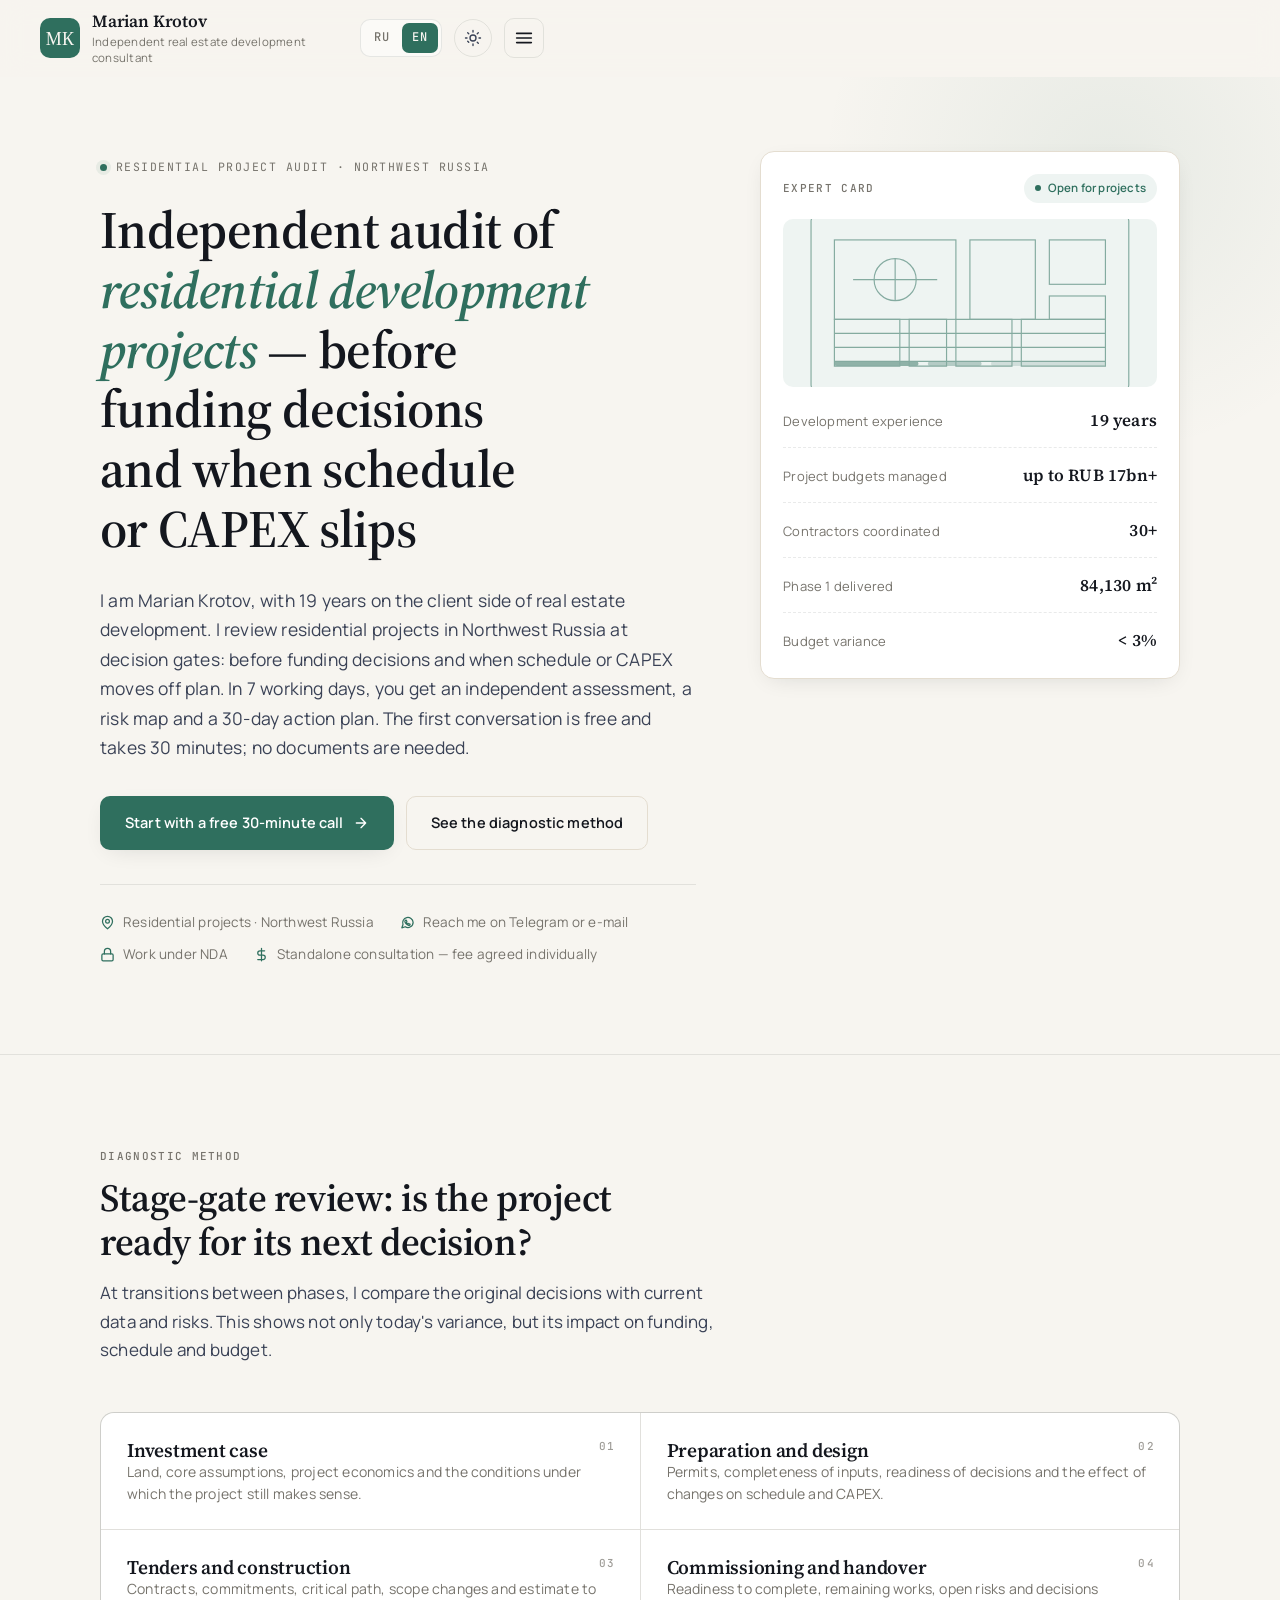
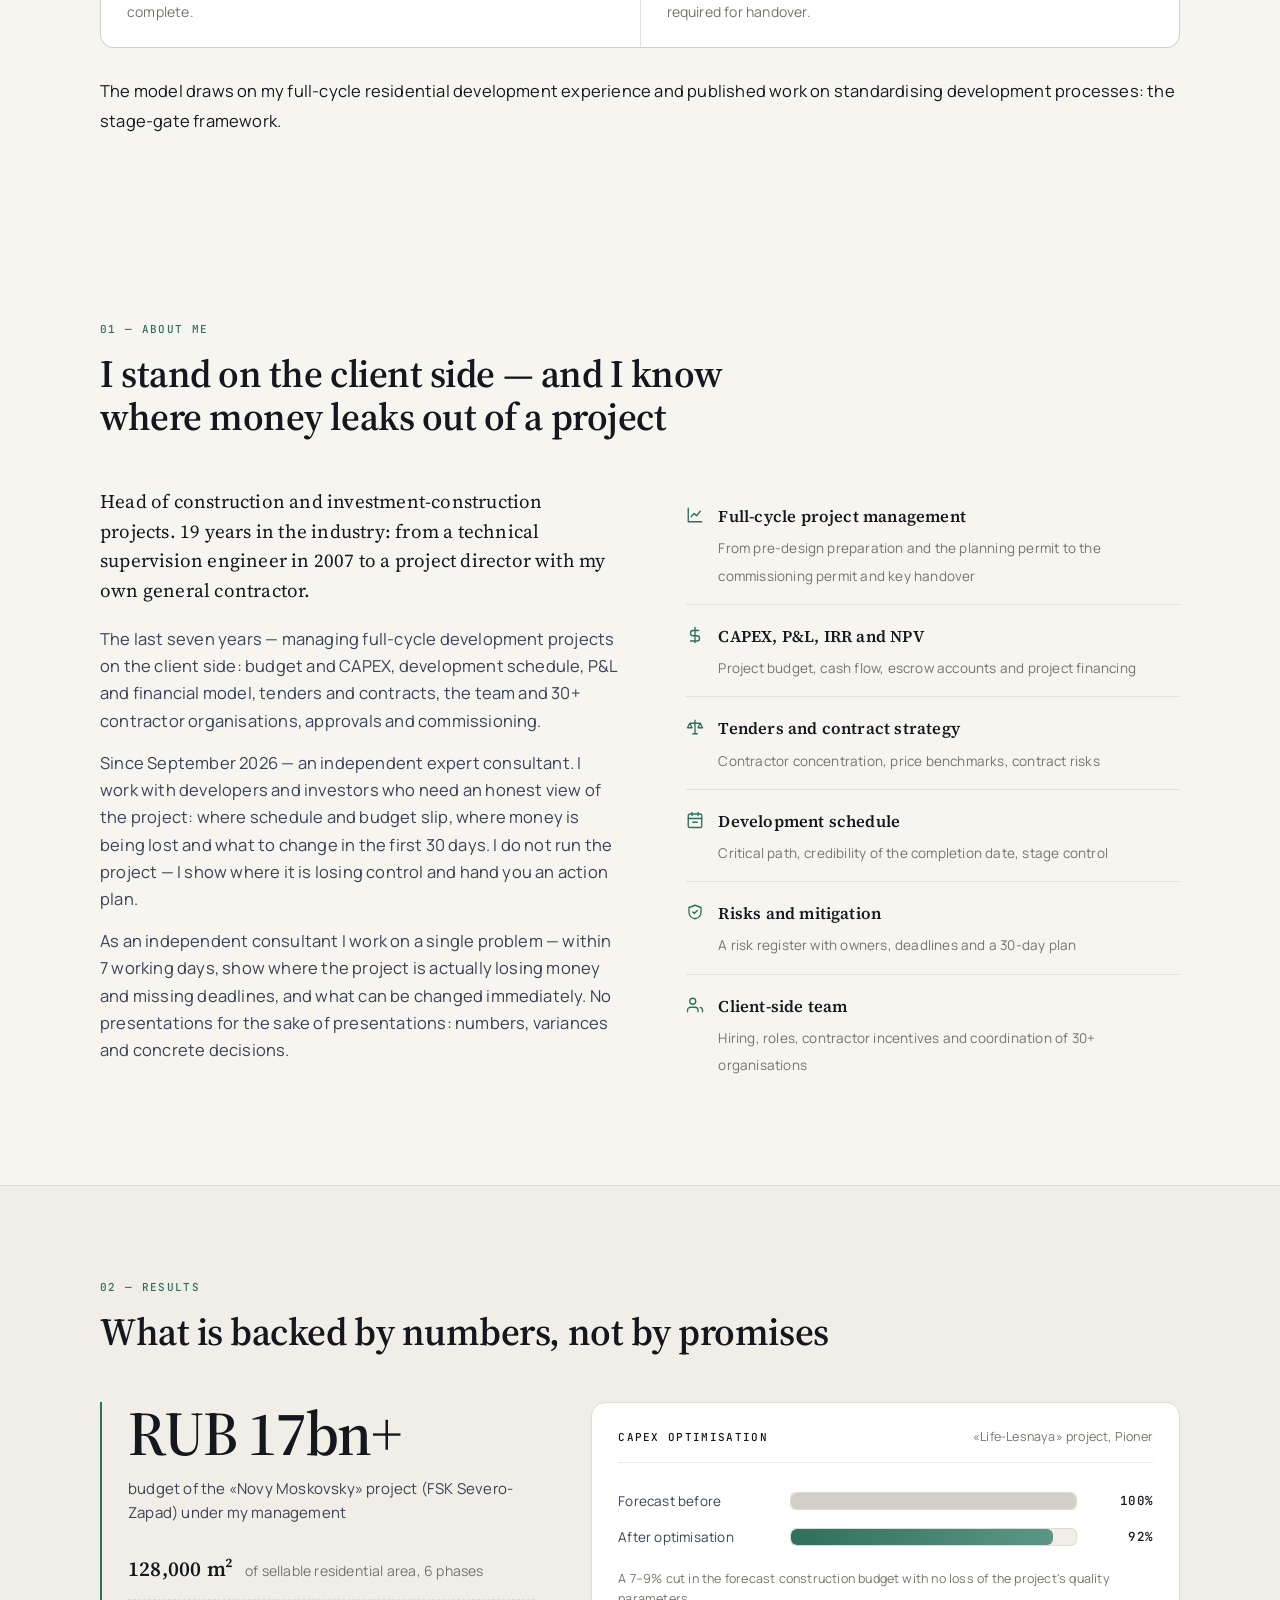
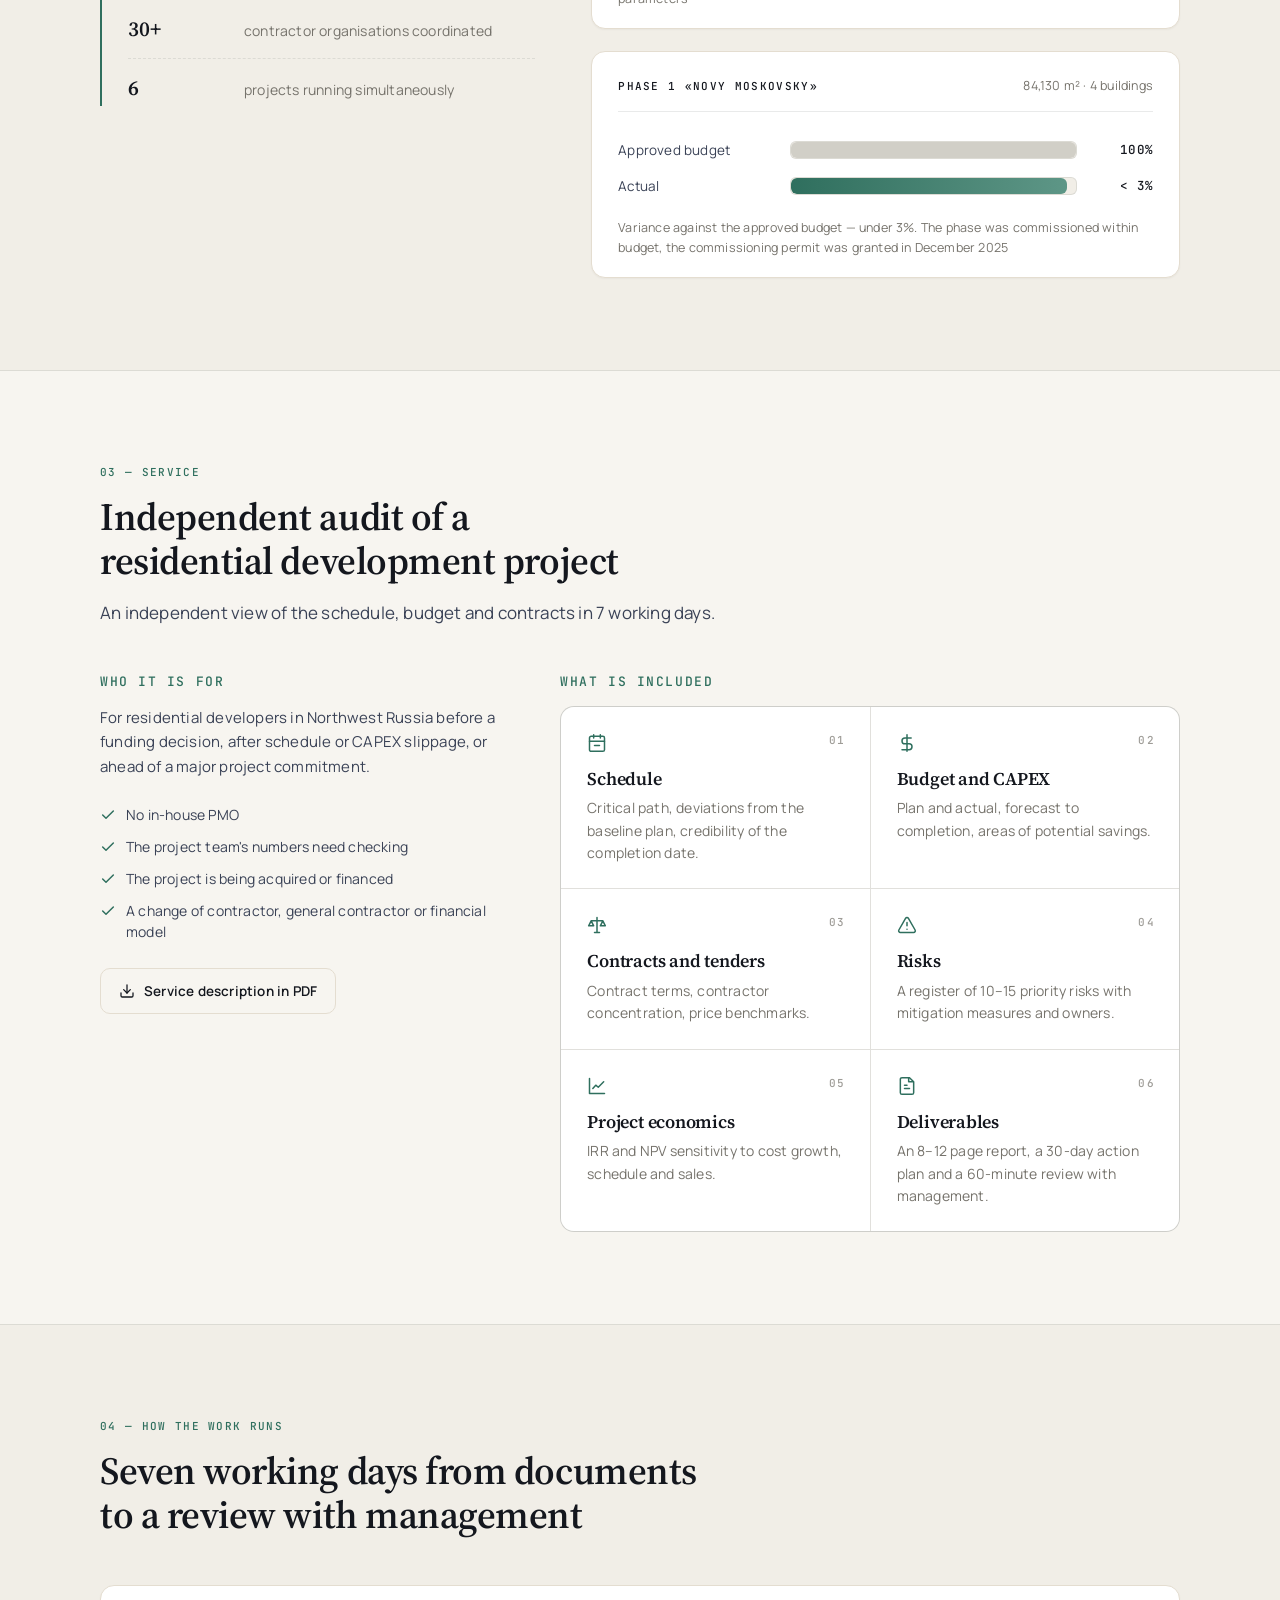
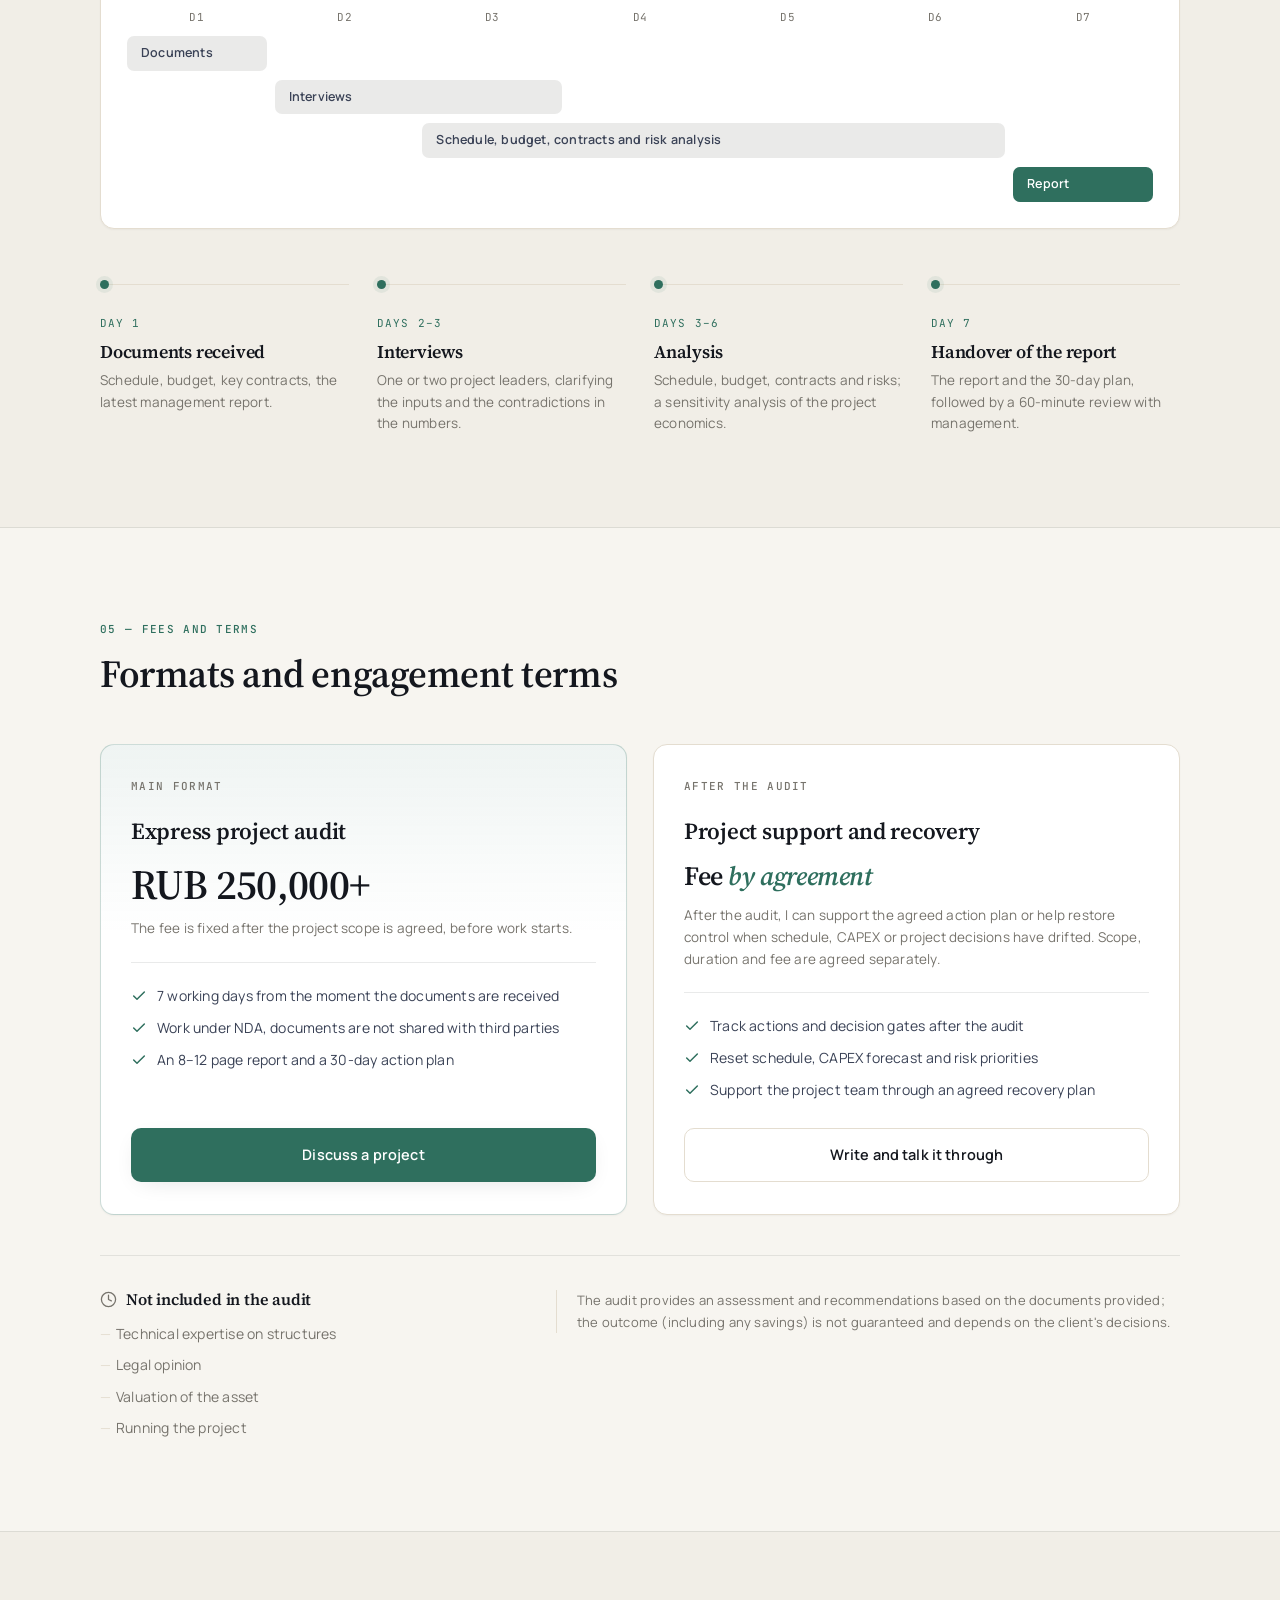
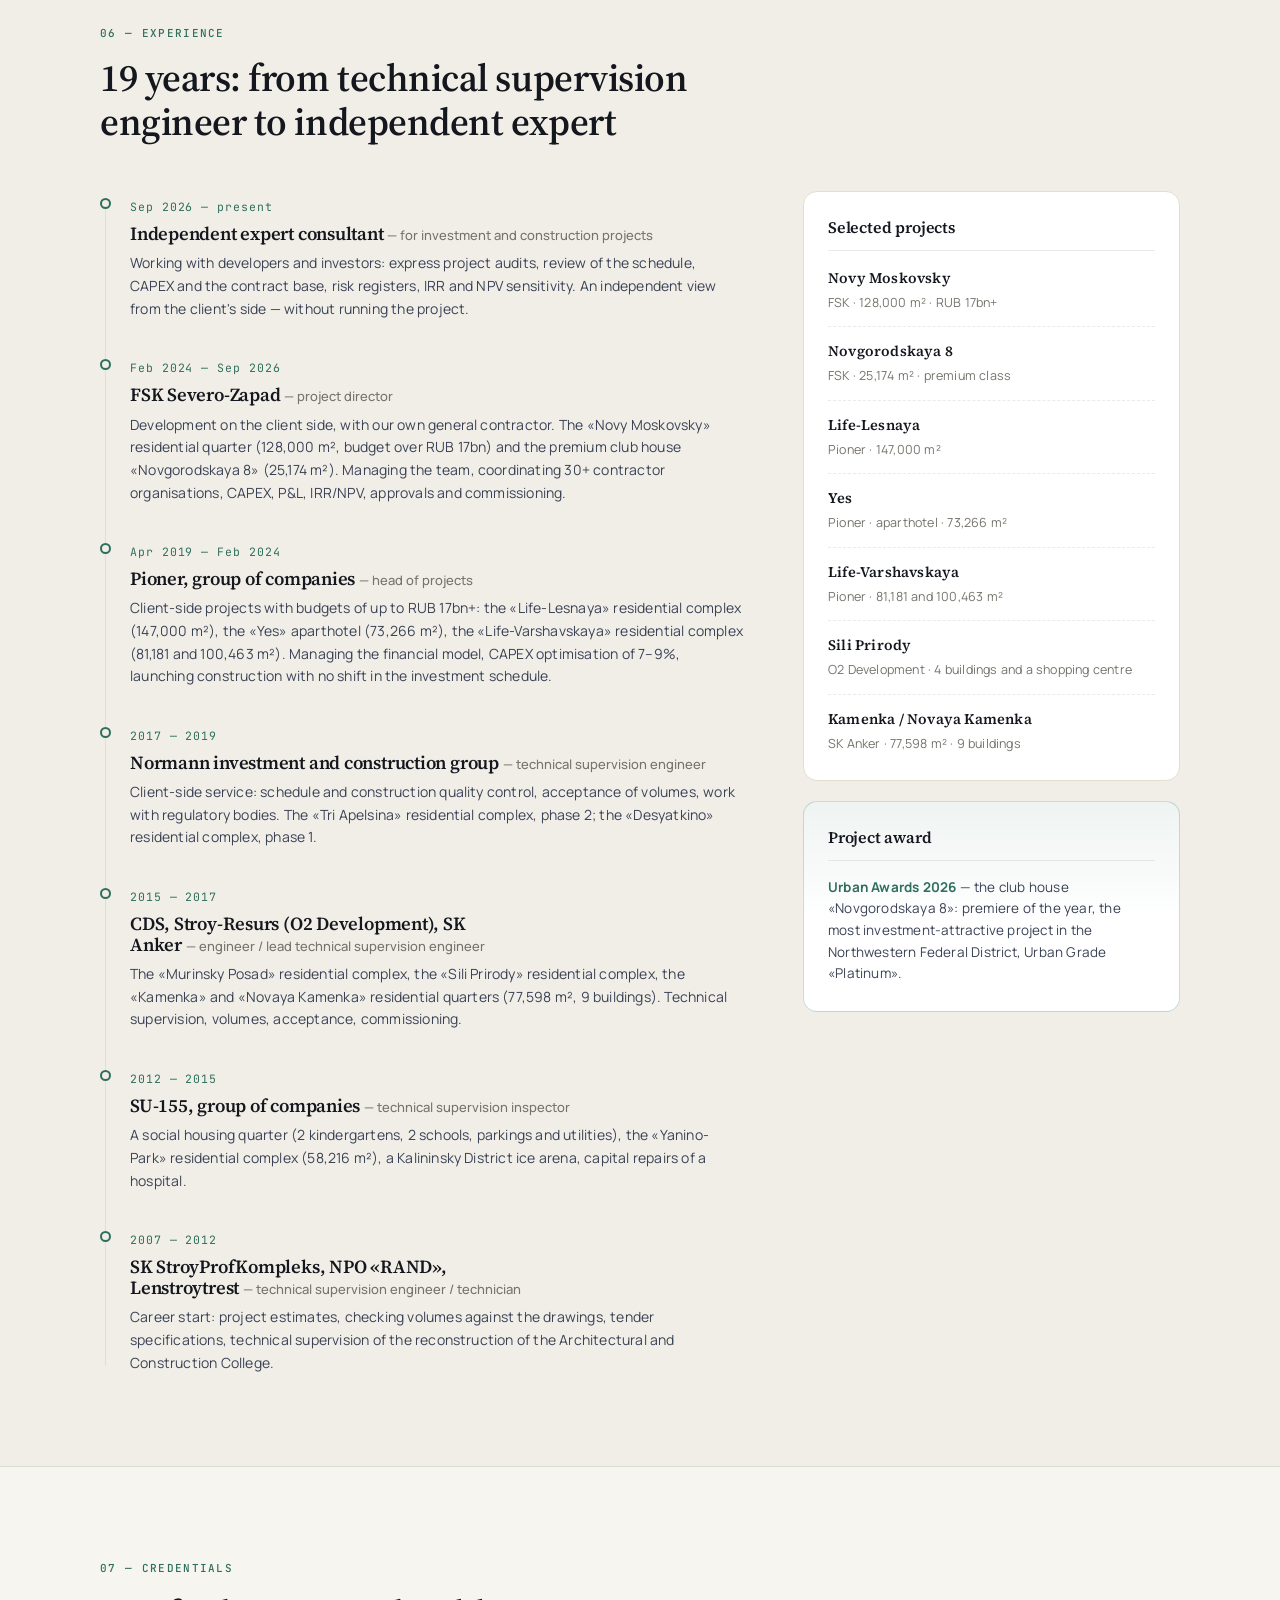
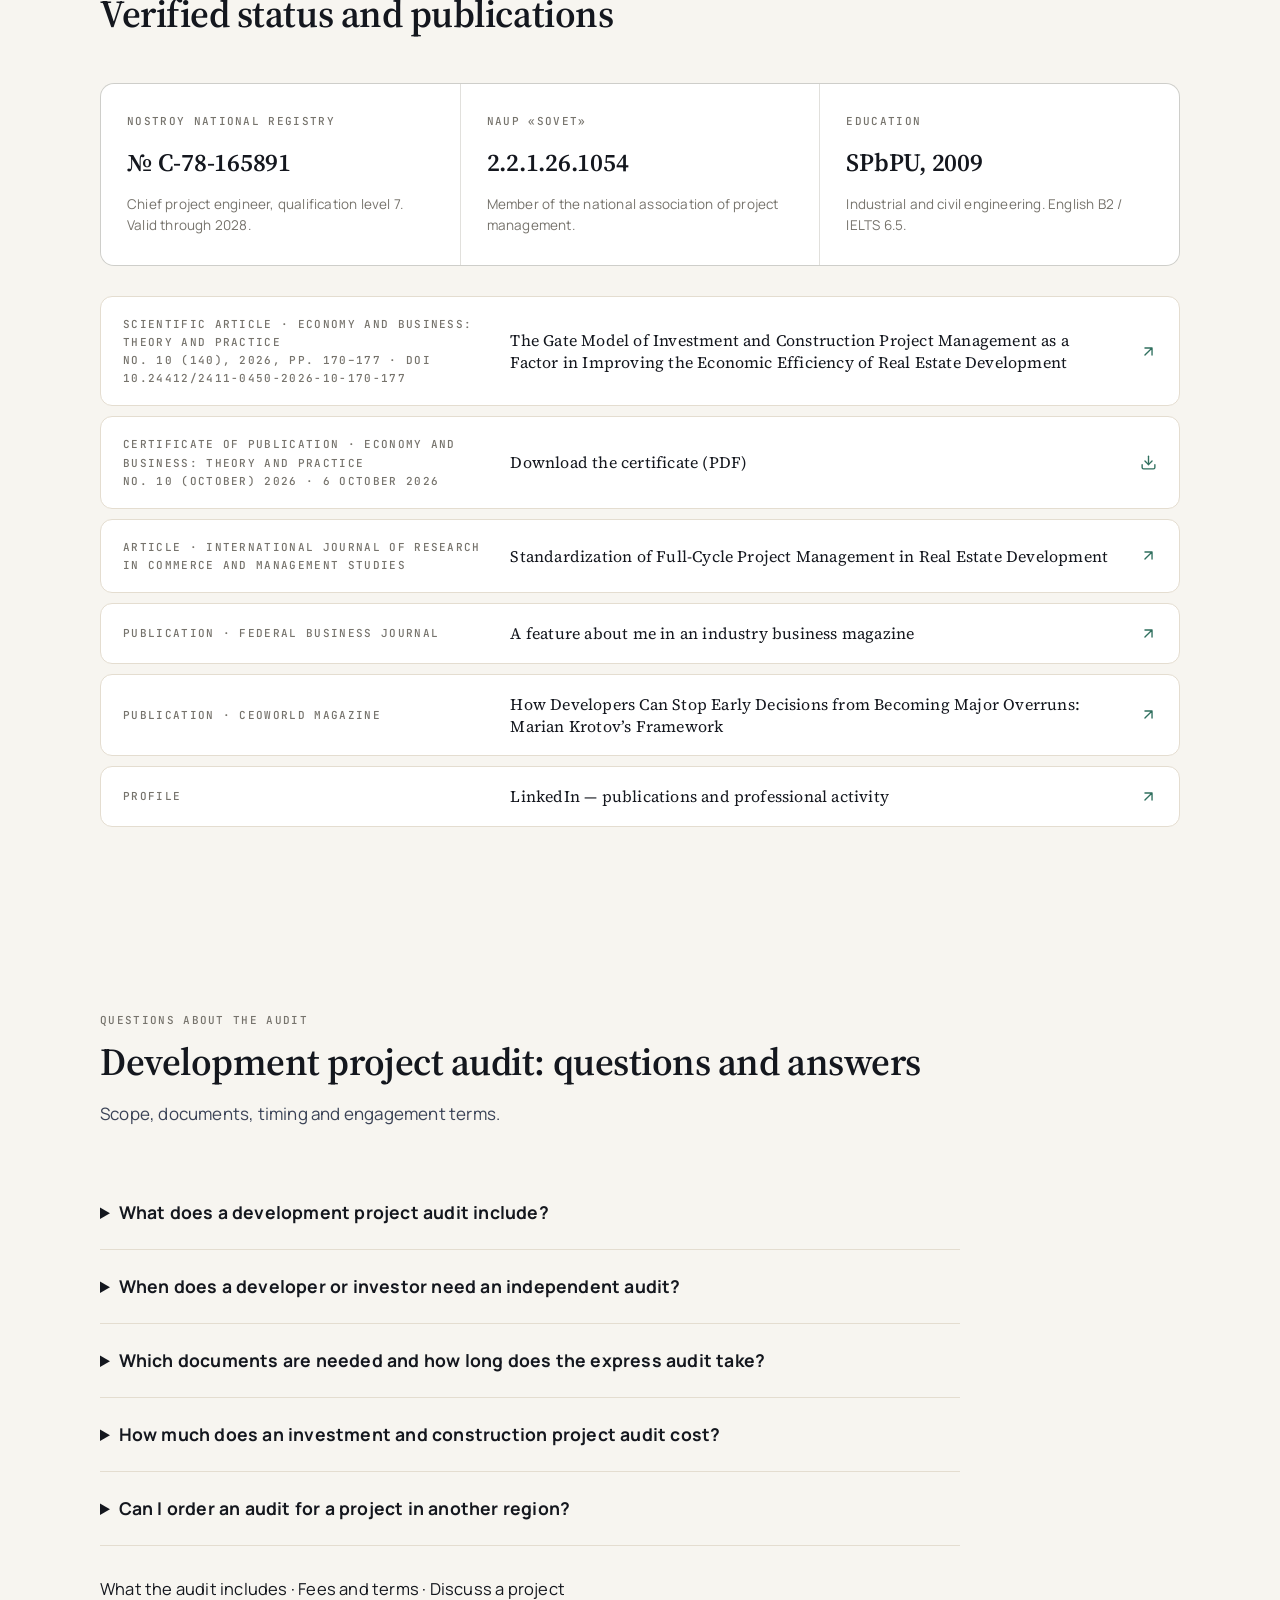
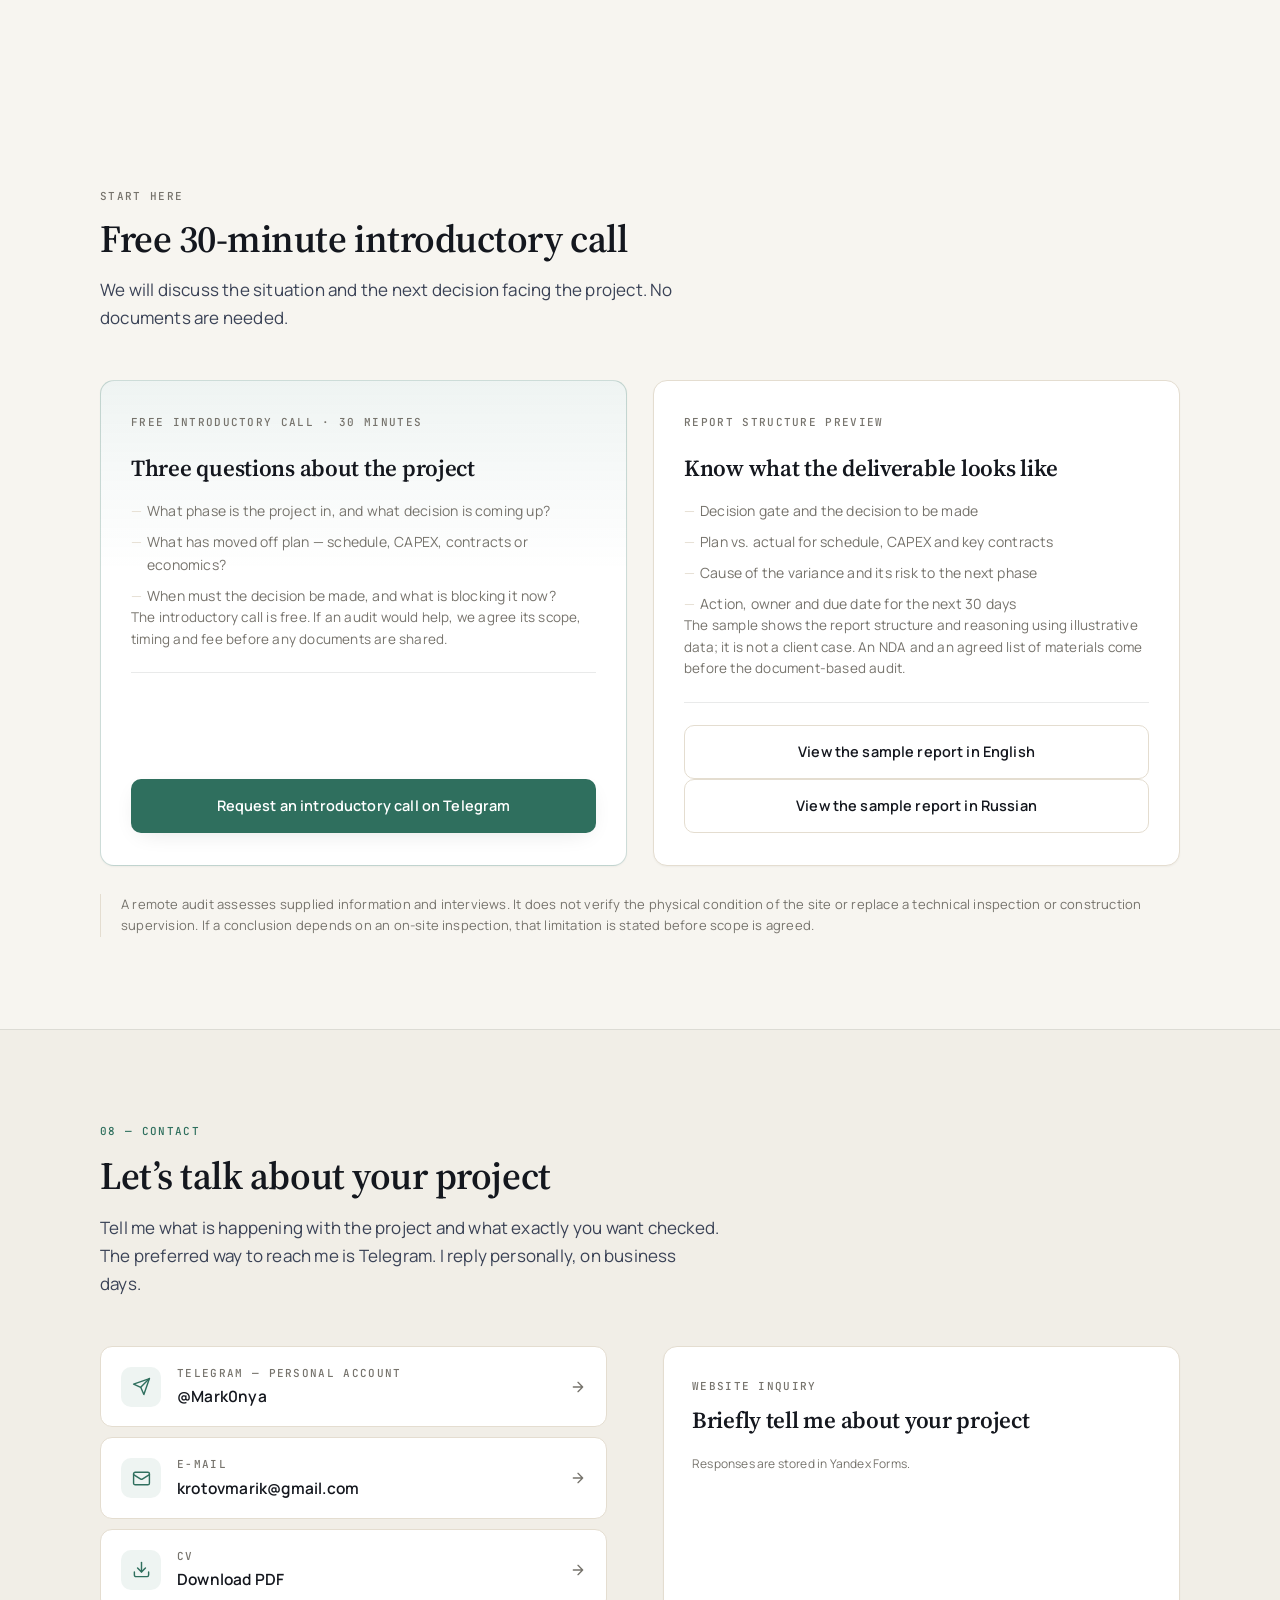
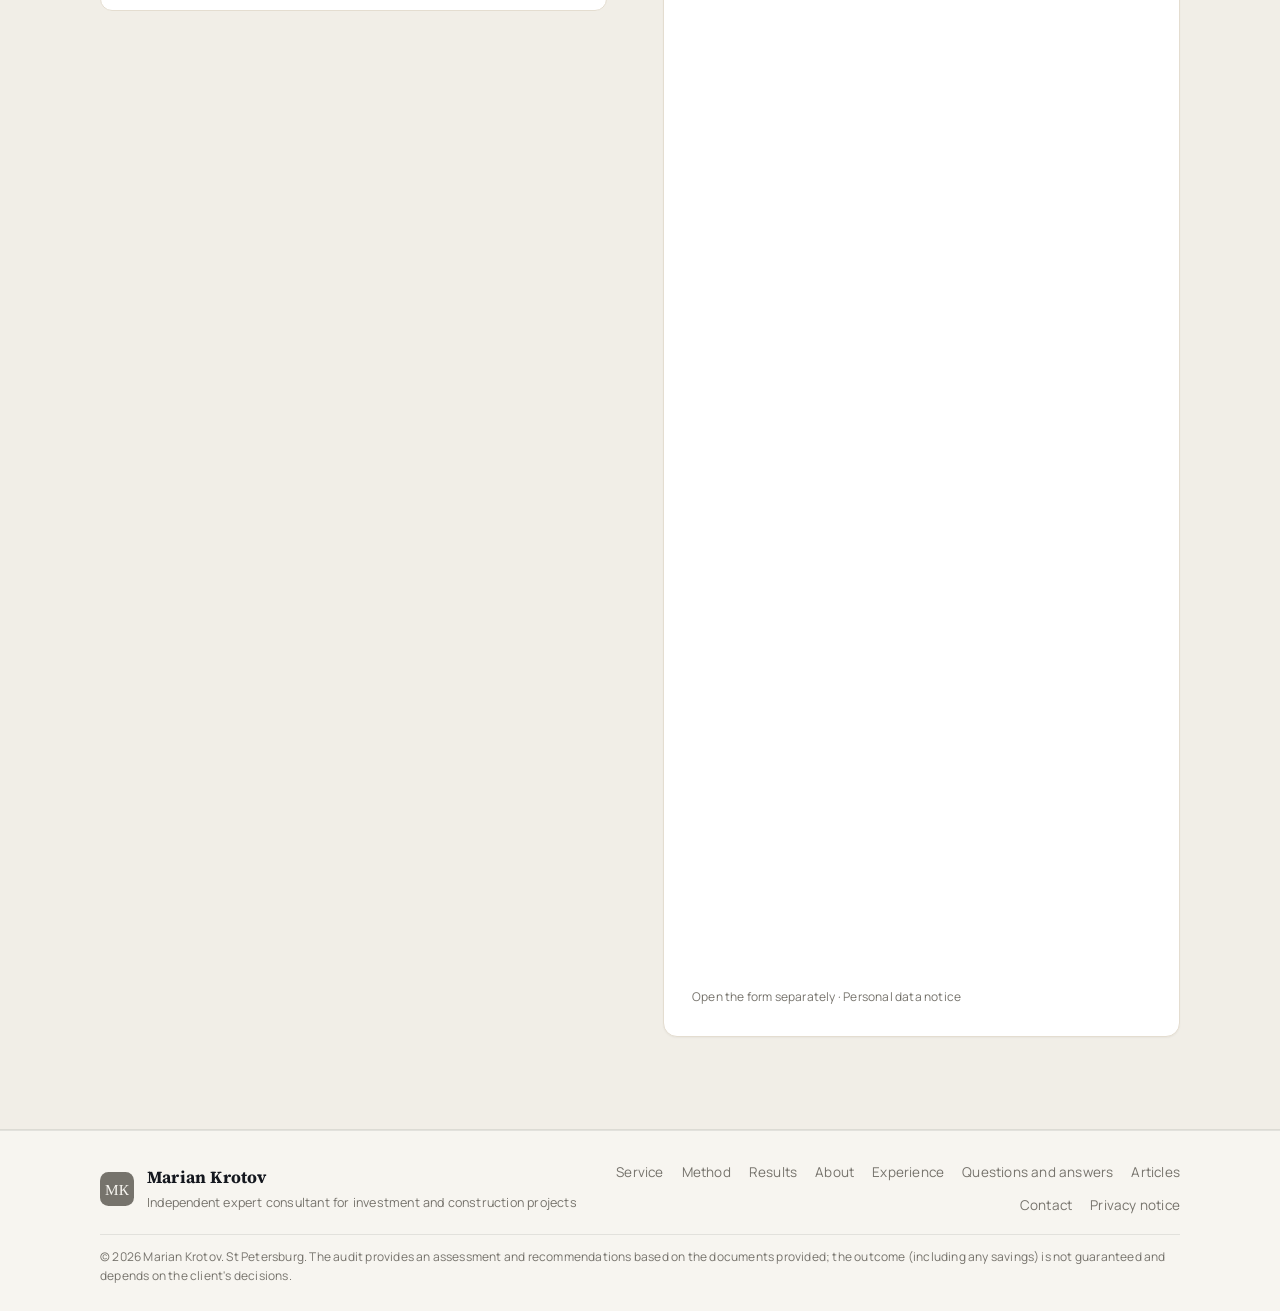
==== commit 88bad1f4: "feat: move articles to standalone pages" ====
--- a/site/en/index.html
+++ b/site/en/index.html
@@ -239,7 +239,7 @@
       <a href="#about">About</a>
       <a href="#experience">Experience</a>
       <a href="#credentials">Credentials</a>
-      <a href="#articles">Articles</a>
+      <a href="/en/articles/">Articles</a>
     </nav>
 
     <div class="header-actions">
@@ -266,7 +266,7 @@
       <a href="#about">About</a>
       <a href="#experience">Experience</a>
       <a href="#credentials">Credentials</a>
-      <a href="#articles">Articles</a>
+      <a href="/en/articles/">Articles</a>
       <a href="#faq">Questions and answers</a>
       <a href="#contact">Contact</a>
     </nav>
@@ -797,27 +797,6 @@
   </div>
 </section>
 
-<!-- ======================= ARTICLES ======================= -->
-<section class="section section-alt" id="articles" aria-labelledby="articles-title">
-  <div class="container">
-    <div class="section-head">
-      <p class="section-index mono-label">Articles</p>
-      <h2 id="articles-title" class="reveal">Practical notes on development, CAPEX and project control</h2>
-      <p class="section-lead reveal">Selected LinkedIn publications and related professional articles.</p>
-    </div>
-    <div class="article-grid">
-      <article class="article-card reveal"><p class="article-meta mono-label">LinkedIn · contractor control</p><h3>Weekly contractor control: 7 indicators</h3><p>Schedule, actual quantities, labour and equipment, supervision comments, as-built documentation, advances and accumulated changes — one weekly table shows where delivery starts to drift.</p><a class="article-link" href="https://www.linkedin.com/posts/marian-krotov-8963a182_%D0%B4%D0%B5%D0%B2%D0%B5%D0%BB%D0%BE%D0%BF%D0%BC%D0%B5%D0%BD%D1%82-%D1%83%D0%BF%D1%80%D0%B0%D0%B2%D0%BB%D0%B5%D0%BD%D0%B8%D0%B5%D0%BF%D1%80%D0%BE%D0%B5%D0%BA%D1%82%D0%B0%D0%BC%D0%B8-%D0%BF%D0%BE%D0%B4%D1%80%D1%8F%D0%B4%D1%87%D0%B8%D0%BA%D0%B8-activity-7529061607780540416-LaC6" target="_blank" rel="noopener noreferrer">Read the original post →</a></article>
-      <article class="article-card reveal" style="--d:.04s"><p class="article-meta mono-label">LinkedIn · CAPEX</p><h3>Where a residential project budget leaks</h3><p>Five common loss areas: land and planning potential, design decisions, contracting, site changes and schedule. The later a variance is found, the more expensive it is to correct.</p><a class="article-link" href="https://www.linkedin.com/posts/marian-krotov-8963a182_%D0%B4%D0%B5%D0%B2%D0%B5%D0%BB%D0%BE%D0%BF%D0%BC%D0%B5%D0%BD%D1%82-capex-%D1%83%D0%BF%D1%80%D0%B0%D0%B2%D0%BB%D0%B5%D0%BD%D0%B8%D0%B5%D0%BF%D1%80%D0%BE%D0%B5%D0%BA%D1%82%D0%B0%D0%BC%D0%B8-activity-7528702958407131136-Wr_c" target="_blank" rel="noopener noreferrer">Read the original post →</a></article>
-      <article class="article-card reveal"><p class="article-meta mono-label">LinkedIn · stage-gate</p><h3>How to stop making project decisions by intuition</h3><p>Five gates from project entry to commissioning readiness help test economics, documentation and risk while decisions are still inexpensive to change.</p><a class="article-link" href="https://www.linkedin.com/posts/marian-krotov-8963a182_%D0%B4%D0%B5%D0%B2%D0%B5%D0%BB%D0%BE%D0%BF%D0%BC%D0%B5%D0%BD%D1%82-%D1%83%D0%BF%D1%80%D0%B0%D0%B2%D0%BB%D0%B5%D0%BD%D0%B8%D0%B5%D0%BF%D1%80%D0%BE%D0%B5%D0%BA%D1%82%D0%B0%D0%BC%D0%B8-stagegate-activity-7528364958053507072-wcgK" target="_blank" rel="noopener noreferrer">Read the original post →</a></article>
-      <article class="article-card reveal" style="--d:.04s"><p class="article-meta mono-label">LinkedIn · case study</p><h3>When a purchased project is barely viable</h3><p>A case of reassessing the product and design: façades, layouts, social infrastructure, utilities and landscaping. The result was a RUB 400m CAPEX reduction in 2024–2025.</p><a class="article-link" href="https://www.linkedin.com/posts/marian-krotov-8963a182_%D0%B4%D0%B5%D0%B2%D0%B5%D0%BB%D0%BE%D0%BF%D0%BC%D0%B5%D0%BD%D1%82-%D1%83%D0%BF%D1%80%D0%B0%D0%B2%D0%BB%D0%B5%D0%BD%D0%B8%D0%B5%D0%BF%D1%80%D0%BE%D0%B5%D0%BA%D1%82%D0%B0%D0%BC%D0%B8-capex-activity-7525094477066027008-IN93" target="_blank" rel="noopener noreferrer">Read the original post →</a></article>
-      <article class="article-card reveal"><p class="article-meta mono-label">LinkedIn · diagnostics</p><h3>5 signs a project is moving into deficit</h3><p>Early warning signs appear in budget absorption versus physical progress, the pace of change orders and the remaining contingency.</p><a class="article-link" href="https://www.linkedin.com/posts/marian-krotov-8963a182_%D0%B4%D0%B5%D0%B2%D0%B5%D0%BB%D0%BE%D0%BF%D0%BC%D0%B5%D0%BD%D1%82-%D1%83%D0%BF%D1%80%D0%B0%D0%B2%D0%BB%D0%B5%D0%BD%D0%B8%D0%B5%D0%BF%D1%80%D0%BE%D0%B5%D0%BA%D1%82%D0%B0%D0%BC%D0%B8-pmo-activity-7524063285906903040-k04G" target="_blank" rel="noopener noreferrer">Read the original post →</a></article>
-      <article class="article-card reveal" style="--d:.04s"><p class="article-meta mono-label">LinkedIn · practice</p><h3>When a project needs an independent view</h3><p>Project diagnostics, CAPEX optimisation, deficit recovery and PMO setup are areas where warning signs often appear months before a crisis.</p><a class="article-link" href="https://www.linkedin.com/posts/marian-krotov-8963a182_%D0%B4%D0%B5%D0%B2%D0%B5%D0%BB%D0%BE%D0%BF%D0%BC%D0%B5%D0%BD%D1%82-%D1%83%D0%BF%D1%80%D0%B0%D0%B2%D0%BB%D0%B5%D0%BD%D0%B8%D0%B5%D0%BF%D1%80%D0%BE%D0%B5%D0%BA%D1%82%D0%B0%D0%BC%D0%B8-pmo-activity-7523467280685424640-xI30" target="_blank" rel="noopener noreferrer">Read the original post →</a></article>
-      <article class="article-card reveal"><p class="article-meta mono-label">LinkedIn · website launch</p><h3>What an express project audit gives the client</h3><p>Schedule and critical path, budget and CAPEX, contracts, risk register, IRR/NPV sensitivity and a concrete 30-day action plan.</p><a class="article-link" href="https://www.linkedin.com/posts/marian-krotov-8963a182_%D0%B0%D1%83%D0%B4%D0%B8%D1%82-%D0%B4%D0%B5%D0%B2%D0%B5%D0%BB%D0%BE%D0%BF%D0%B5%D1%80%D1%81%D0%BA%D0%B8%D1%85-%D0%BF%D1%80%D0%BE%D0%B5%D0%BA%D1%82%D0%BE%D0%B2-%D0%BC%D0%B0%D1%80%D1%8C%D1%8F%D0%BD-%D0%BA%D1%80%D0%BE%D1%82%D0%BE%D0%B2-activity-7528039310273437696-ZrB8" target="_blank" rel="noopener noreferrer">Read the original post →</a></article>
-      <article class="article-card reveal" style="--d:.04s"><p class="article-meta mono-label">CEOWORLD Magazine</p><h3>How Developers Can Stop Early Decisions from Becoming Major Overruns</h3><p>A whole-project review connects the live financial model, total project cost and contractor capability before contract award. One case cut the forecast budget by 7–9%.</p><a class="article-link" href="https://ceoworld.biz/2026/11/06/how-developers-can-stop-early-decisions-from-becoming-major-overruns-marian-krotovs-framework/" target="_blank" rel="noopener noreferrer">Read the article →</a></article>
-    </div>
-  </div>
-</section>
-
 <!-- ======================= FAQ ======================= -->
 <section class="section" id="faq" aria-labelledby="faq-title">
   <div class="container">
@@ -954,7 +933,7 @@
       <a href="#about">About</a>
       <a href="#experience">Experience</a>
       <a href="#faq">Questions and answers</a>
-      <a href="#articles">Articles</a>
+      <a href="/en/articles/">Articles</a>
       <a href="#contact">Contact</a>
       <a href="/en/privacy/">Privacy notice</a>
     </nav>
--- a/site/assets/styles.css
+++ b/site/assets/styles.css
@@ -1145,26 +1145,26 @@
 }
 .footer-inner {
   display: grid;
-  grid-template-columns: minmax(0, 1.3fr) auto;
-  gap: 26px;
-  align-items: start;
+  grid-template-columns: max-content minmax(0, 1fr);
+  gap: 18px 28px;
+  align-items: center;
 }
 .footer-brand { display: flex; align-items: center; gap: 13px; }
 .footer-brand > div { display: flex; flex-direction: column; gap: 2px; }
 .footer-brand strong { font-family: var(--font-display); font-size: 17px; }
 .footer-brand span { font-size: 12.5px; color: var(--muted); }
-.footer-nav { display: flex; flex-wrap: wrap; gap: 20px; }
+.footer-nav { display: flex; flex-wrap: wrap; justify-content: flex-end; gap: 10px 18px; }
 .footer-nav a { font-size: 13.5px; color: var(--muted); transition: color .2s ease; }
 .footer-nav a:hover { color: var(--accent); }
 .footer-legal {
   grid-column: 1 / -1;
-  margin: 2px 0 0;
-  padding-top: 14px;
+  margin: 0;
+  padding-top: 12px;
   border-top: 1px solid var(--border-soft);
   font-size: 12px;
   color: var(--muted);
   line-height: 1.6;
-  max-width: 74ch;
+  max-width: none;
 }
 
 /* --------------------------------- Reveal ---------------------------------- */
@@ -1229,7 +1229,7 @@
   .pub-type { grid-column: 1 / -1; }
   .form-row { grid-template-columns: 1fr; gap: 0; }
   .footer-inner { grid-template-columns: 1fr; }
-  .footer-nav { gap: 16px; }
+  .footer-nav { justify-content: flex-start; gap: 16px; }
   .contact-form { padding: 24px 20px; }
   .price-card { padding: 26px 22px; }
 }
